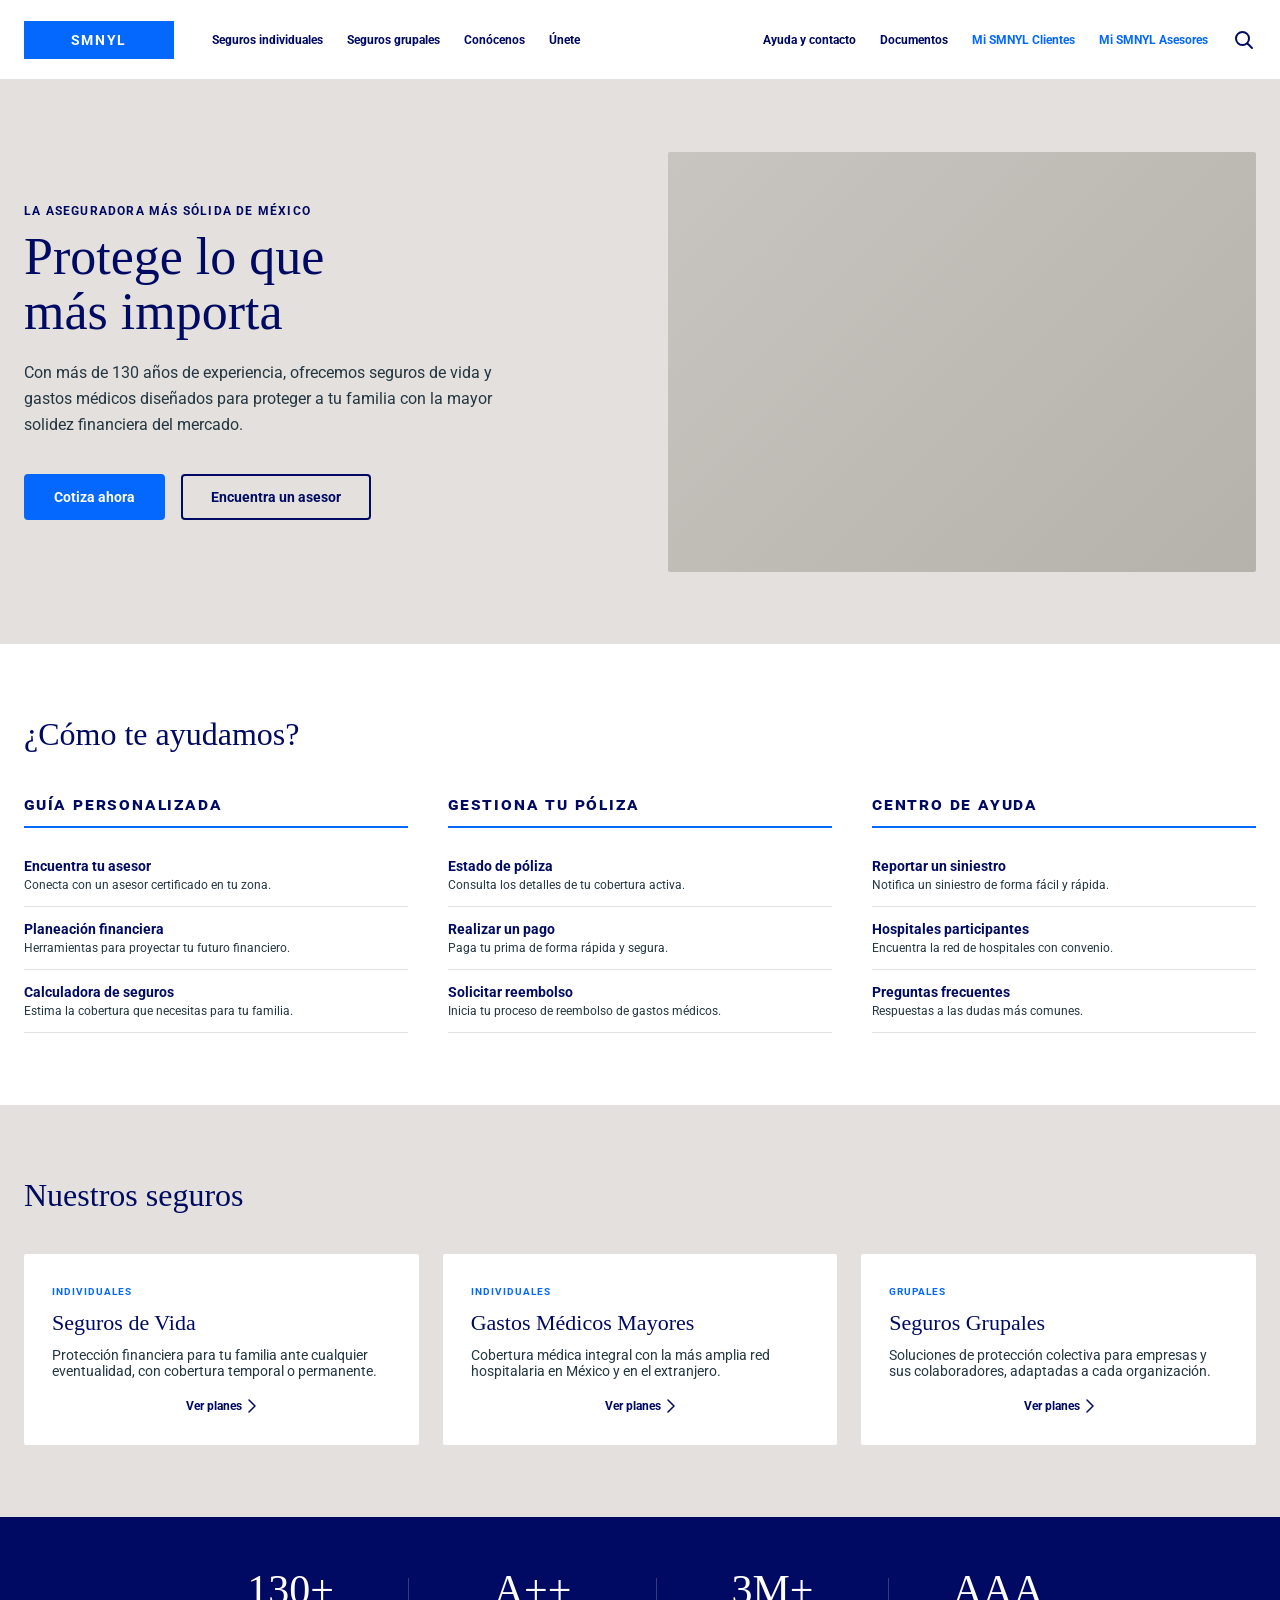
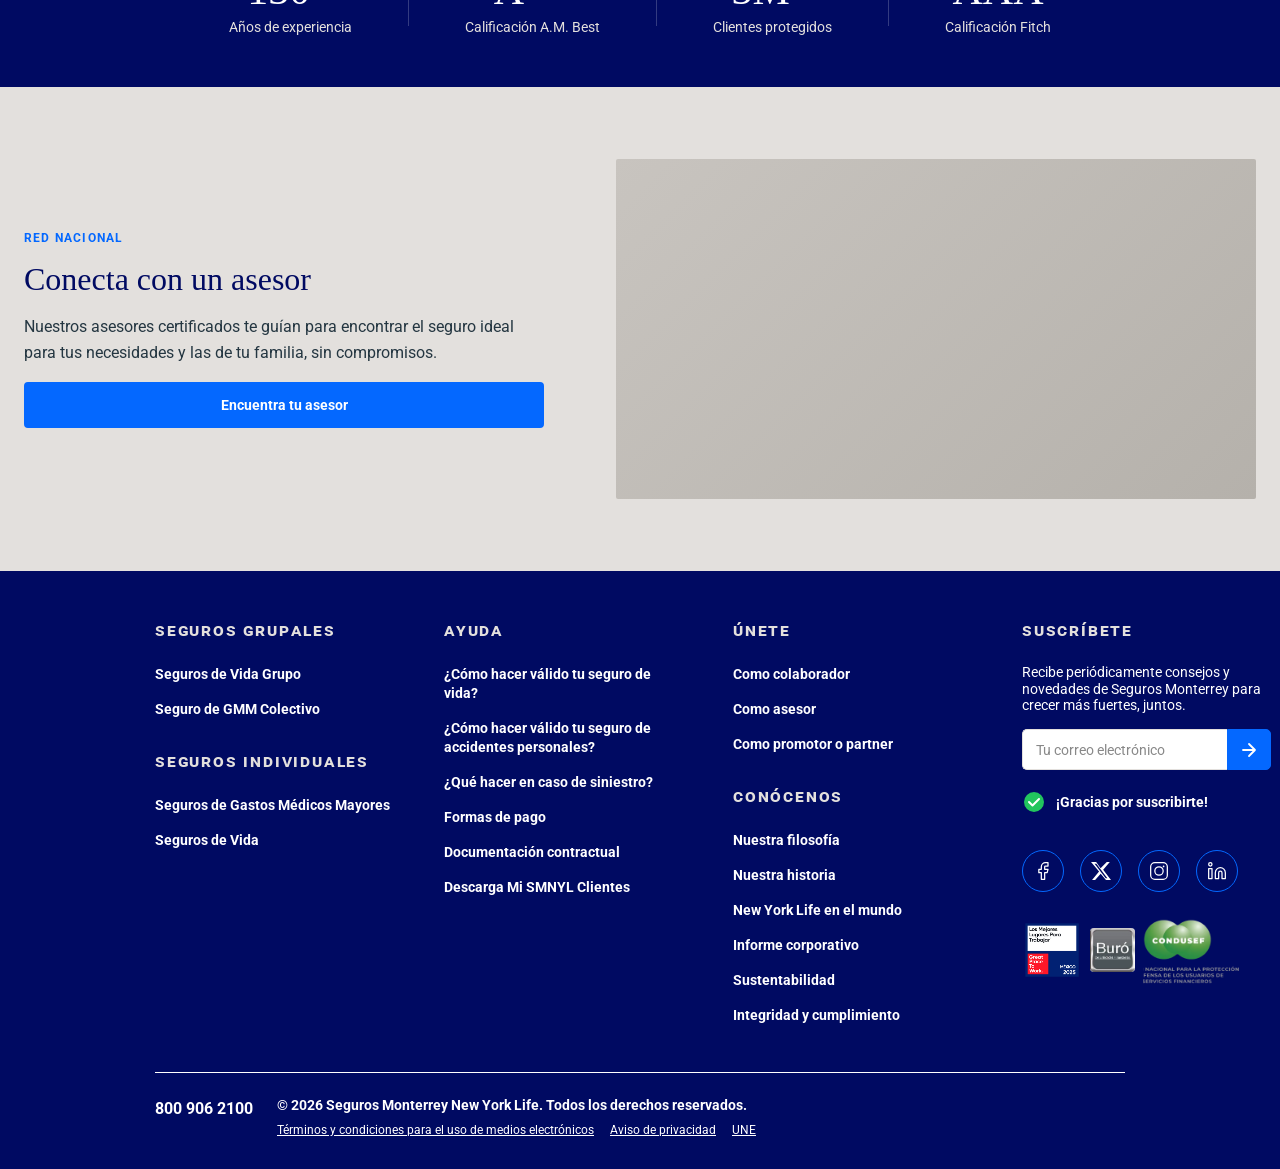
==== index.html @ a3f97afb "fix: move legal links below copyright in footer bottom bar" ====
<!DOCTYPE html>
<html lang="es-MX" style="scroll-padding-top: 80px;">
<head>
  <meta charset="UTF-8">
  <meta name="viewport" content="width=device-width, initial-scale=1.0">
  <title>Seguros Monterrey New York Life</title>
  <link rel="preconnect" href="https://fonts.googleapis.com">
  <link rel="preconnect" href="https://fonts.gstatic.com" crossorigin>
  <link href="https://fonts.googleapis.com/css2?family=Roboto:wght@400;700&display=swap" rel="stylesheet">
  <link rel="stylesheet" href="css/styles.css">
</head>
<body>

  <!-- ===================== HEADER ===================== -->
  <header class="header" id="header" data-enable-sticky="true">
    <div class="header__inner">

      <a href="/" class="header__logo" aria-label="Seguros Monterrey New York Life">
        <div class="logo-box"><span class="logo-text">SMNYL</span></div>
      </a>

      <!-- Nav principal (L1 triggers) -->
      <nav class="header__nav-main" aria-label="Navegación principal">
        <button class="nav-item js-menu-trigger" data-menu="individuales"
                aria-expanded="false" aria-controls="megaMenu" type="button">
          Seguros individuales
        </button>
        <button class="nav-item js-menu-trigger" data-menu="grupales"
                aria-expanded="false" aria-controls="megaMenu" type="button">
          Seguros grupales
        </button>
        <a href="#conocenos" class="nav-item nav-item--link">Conócenos</a>
        <a href="#unete"     class="nav-item nav-item--link">Únete</a>
      </nav>

      <!-- Nav secundaria -->
      <nav class="header__nav-alt" aria-label="Utilidades">
        <a href="#ayuda"       class="nav-item-alt">Ayuda y contacto</a>
        <a href="#documentos"  class="nav-item-alt">Documentos</a>

        <!-- Mi SMNYL Clientes → abre login drawer -->
        <button class="nav-item-alt nav-item-alt--account js-login-trigger"
                type="button" aria-expanded="false" aria-controls="loginPanel"
                aria-label="Mi SMNYL Clientes, iniciar sesión">
          Mi SMNYL Clientes
        </button>

        <!-- Mi SMNYL Asesores → portal externo -->
        <a href="https://www.mnyl.com.mx/asesores"
           class="nav-item-alt nav-item-alt--account"
           target="_blank" rel="noopener noreferrer"
           aria-label="Mi SMNYL Asesores, portal de asesores">
          Mi SMNYL Asesores
        </a>

        <!-- Búsqueda → abre search panel -->
        <button class="search-trigger js-search-trigger"
                type="button" aria-expanded="false" aria-controls="searchPanel"
                aria-label="Buscar">
          <svg class="icon" viewBox="0 0 24 24" fill="none">
            <circle cx="10.5" cy="10.5" r="6.5" stroke="currentColor" stroke-width="2"/>
            <path d="M15.5 15.5L20 20" stroke="currentColor" stroke-width="2" stroke-linecap="round"/>
          </svg>
        </button>
      </nav>

    </div>
  </header>

  <!-- ===================== MEGA MENU ===================== -->
  <div class="mega-menu" id="megaMenu" aria-hidden="true" role="dialog" aria-modal="false">

    <!-- Sidebar L1 — blanco -->
    <div class="sidebar sidebar--l1">
      <h6 class="sidebar__title js-menu-title">Seguros individuales</h6>
      <ul class="sidebar__nav" id="sidebarL1Nav" role="list"></ul>
      <div class="sidebar__cta">
        <div class="sidebar__cta-rule"></div>
        <p class="sidebar__cta-title">Cuenta con un seguro adecuado a tus objetivos</p>
        <p class="sidebar__cta-desc">Nuestros asesores te ayudan a encontrar el plan perfecto para ti y tu familia.</p>
        <a href="#" class="btn btn--text">
          Me interesa
          <svg class="icon icon--arrow-long" viewBox="0 0 26 14" fill="none">
            <path d="M0 7H24M24 7L18 1.5M24 7L18 12.5" stroke="currentColor" stroke-width="1.5"
                  stroke-linecap="round" stroke-linejoin="round"/>
          </svg>
        </a>
      </div>
    </div>

    <!-- Sidebar L2 — arena -->
    <div class="sidebar sidebar--l2" id="sidebarL2" aria-hidden="true">
      <!-- Botones de control mobile -->
      <div class="drawer-mobile-controls">
        <button class="drawer-back js-drawer-back" type="button" aria-label="Regresar">
          <svg class="icon" viewBox="0 0 8 14" fill="none">
            <path d="M7 1L1 7L7 13" stroke="currentColor" stroke-width="1.5"
                  stroke-linecap="round" stroke-linejoin="round"/>
          </svg>
          Regresar
        </button>
        <button class="drawer-close js-close-menu" type="button" aria-label="Cerrar menú">
          <svg class="icon" viewBox="0 0 14 14" fill="none">
            <path d="M1 1L13 13M13 1L1 13" stroke="currentColor" stroke-width="1.5"
                  stroke-linecap="round"/>
          </svg>
        </button>
      </div>
      <div id="sidebarL2Content" class="sidebar__inner"></div>
    </div>

    <!-- Overlay -->
    <div class="mega-menu__overlay js-close-menu" tabindex="-1" aria-hidden="true"></div>
  </div>

  <!-- ===================== SEARCH PANEL ===================== -->
  <div class="search-panel" id="searchPanel" aria-hidden="true"
       role="dialog" aria-modal="true" aria-label="Búsqueda">

    <div class="sidebar sidebar--search">
      <h6 class="sidebar__title">Búsqueda</h6>
      <div class="search-input-group">
        <input type="text" class="search-input" id="searchInput"
               placeholder="¿Cómo te ayudamos hoy?"
               aria-label="Buscar" autocomplete="off">
        <!-- Clear button — aparece cuando hay texto -->
        <button class="search-clear js-search-clear" type="button"
                aria-label="Limpiar búsqueda" hidden>
          <svg class="icon" viewBox="0 0 14 14" fill="none">
            <path d="M1 1L13 13M13 1L1 13" stroke="currentColor" stroke-width="1.5"
                  stroke-linecap="round"/>
          </svg>
        </button>
        <button class="search-btn" type="submit" aria-label="Realizar búsqueda">
          <svg class="icon" viewBox="0 0 16 16" fill="none">
            <circle cx="6.5" cy="6.5" r="5" stroke="white" stroke-width="1.5"/>
            <path d="M10.5 10.5L14 14" stroke="white" stroke-width="1.5" stroke-linecap="round"/>
          </svg>
        </button>
      </div>
    </div>

    <div class="search-panel__overlay js-close-search" tabindex="-1" aria-hidden="true"></div>
  </div>

  <!-- ===================== LOGIN / MI SMNYL PANEL ===================== -->
  <div class="login-panel" id="loginPanel" aria-hidden="true"
       role="dialog" aria-modal="true" aria-labelledby="loginPanelTitle">

    <div class="sidebar sidebar--login">
      <div class="login-panel__header">
        <div>
          <p class="login-panel__eyebrow">Mi SMNYL Clientes</p>
          <h2 class="login-panel__title" id="loginPanelTitle">Inicia sesión</h2>
        </div>
        <button class="login-panel__close js-close-login" type="button"
                aria-label="Cerrar panel de inicio de sesión">
          <svg class="icon" viewBox="0 0 14 14" fill="none">
            <path d="M1 1L13 13M13 1L1 13" stroke="currentColor" stroke-width="1.5"
                  stroke-linecap="round"/>
          </svg>
        </button>
      </div>

      <form class="login-form" id="loginForm" novalidate>
        <div class="login-form__field">
          <label class="login-form__label" for="loginUsername">Usuario</label>
          <input class="login-form__input" id="loginUsername" type="text"
                 name="username" required maxlength="50"
                 autocomplete="username" aria-label="Usuario">
        </div>
        <div class="login-form__field">
          <label class="login-form__label" for="loginPassword">Contraseña</label>
          <input class="login-form__input" id="loginPassword" type="password"
                 name="password" required maxlength="100"
                 autocomplete="current-password" aria-label="Contraseña">
        </div>
        <div class="login-form__remember">
          <label class="custom-checkbox">
            <input type="checkbox" id="loginRemember" name="remember">
            <span class="custom-checkbox__box" aria-hidden="true"></span>
            <span class="custom-checkbox__label">Recordar usuario</span>
          </label>
        </div>
        <button class="btn btn--primary login-form__submit" id="loginSubmitBtn"
                type="submit" disabled aria-label="Iniciar sesión">
          Iniciar sesión
        </button>
        <a href="#" class="login-form__trouble">¿Problemas para iniciar sesión?</a>
      </form>

      <div class="login-panel__divider">
        <span>o</span>
      </div>

      <div class="login-panel__alt">
        <p class="login-panel__alt-text">¿Eres asesor?</p>
        <a href="#" class="btn btn--outline btn--sm">Acceso asesores</a>
      </div>
    </div>

    <div class="login-panel__overlay js-close-login" tabindex="-1" aria-hidden="true"></div>
  </div>

  <!-- ===================== MAIN ===================== -->
  <main class="main" id="main">

    <!-- Hero -->
    <section class="hero">
      <div class="hero__inner">
        <div class="hero__content">
          <p class="hero__eyebrow">La aseguradora más sólida de México</p>
          <h1 class="hero__headline">Protege lo que<br>más importa</h1>
          <div class="hero__description">
            <p>Con más de 130 años de experiencia, ofrecemos seguros de vida y gastos médicos diseñados para proteger a tu familia con la mayor solidez financiera del mercado.</p>
          </div>
          <div class="hero__cta">
            <a href="#productos" class="btn btn--primary">Cotiza ahora</a>
            <a href="#agentes"   class="btn btn--outline">Encuentra un asesor</a>
          </div>
        </div>
        <div class="hero__media" aria-hidden="true">
          <picture>
            <source media="(max-width: 575px)"  srcset="assets/hero-mobile.jpg">
            <source media="(max-width: 1023px)" srcset="assets/hero-tablet.jpg">
            <div class="hero__img-placeholder"></div>
          </picture>
        </div>
      </div>
    </section>

    <!-- ¿Cómo te ayudamos? (link list pattern) -->
    <section class="howhelp" id="como-te-ayudamos">
      <div class="howhelp__inner">
        <h2 class="howhelp__title">¿Cómo te ayudamos?</h2>
        <div class="howhelp__grid">

          <div class="link-list">
            <h3 class="link-list__title">Guía personalizada</h3>
            <ul class="link-list__items">
              <li>
                <a href="#agentes">
                  Encuentra tu asesor
                  <p class="link-list__desc">Conecta con un asesor certificado en tu zona.</p>
                </a>
              </li>
              <li>
                <a href="#">
                  Planeación financiera
                  <p class="link-list__desc">Herramientas para proyectar tu futuro financiero.</p>
                </a>
              </li>
              <li>
                <a href="#">
                  Calculadora de seguros
                  <p class="link-list__desc">Estima la cobertura que necesitas para tu familia.</p>
                </a>
              </li>
            </ul>
          </div>

          <div class="link-list">
            <h3 class="link-list__title">Gestiona tu póliza</h3>
            <ul class="link-list__items">
              <li>
                <a href="#">
                  Estado de póliza
                  <p class="link-list__desc">Consulta los detalles de tu cobertura activa.</p>
                </a>
              </li>
              <li>
                <a href="#">
                  Realizar un pago
                  <p class="link-list__desc">Paga tu prima de forma rápida y segura.</p>
                </a>
              </li>
              <li>
                <a href="#">
                  Solicitar reembolso
                  <p class="link-list__desc">Inicia tu proceso de reembolso de gastos médicos.</p>
                </a>
              </li>
            </ul>
          </div>

          <div class="link-list">
            <h3 class="link-list__title">Centro de ayuda</h3>
            <ul class="link-list__items">
              <li>
                <a href="#">
                  Reportar un siniestro
                  <p class="link-list__desc">Notifica un siniestro de forma fácil y rápida.</p>
                </a>
              </li>
              <li>
                <a href="#">
                  Hospitales participantes
                  <p class="link-list__desc">Encuentra la red de hospitales con convenio.</p>
                </a>
              </li>
              <li>
                <a href="#">
                  Preguntas frecuentes
                  <p class="link-list__desc">Respuestas a las dudas más comunes.</p>
                </a>
              </li>
            </ul>
          </div>

        </div>
      </div>
    </section>

    <!-- Nuestros productos -->
    <section class="products" id="productos">
      <div class="products__inner">
        <h2 class="products__title">Nuestros seguros</h2>
        <div class="products__grid">

          <a href="#" class="product-card">
            <p class="product-card__pretitle">Individuales</p>
            <h3 class="product-card__name">Seguros de Vida</h3>
            <div class="product-card__desc">
              <p>Protección financiera para tu familia ante cualquier eventualidad, con cobertura temporal o permanente.</p>
            </div>
            <span class="product-card__link btn btn--text">
              Ver planes
              <svg class="icon icon--arrow-sm" viewBox="0 0 8 14" fill="none">
                <path d="M1 1L7 7L1 13" stroke="currentColor" stroke-width="1.5"
                      stroke-linecap="round" stroke-linejoin="round"/>
              </svg>
            </span>
          </a>

          <a href="#" class="product-card">
            <p class="product-card__pretitle">Individuales</p>
            <h3 class="product-card__name">Gastos Médicos Mayores</h3>
            <div class="product-card__desc">
              <p>Cobertura médica integral con la más amplia red hospitalaria en México y en el extranjero.</p>
            </div>
            <span class="product-card__link btn btn--text">
              Ver planes
              <svg class="icon icon--arrow-sm" viewBox="0 0 8 14" fill="none">
                <path d="M1 1L7 7L1 13" stroke="currentColor" stroke-width="1.5"
                      stroke-linecap="round" stroke-linejoin="round"/>
              </svg>
            </span>
          </a>

          <a href="#" class="product-card">
            <p class="product-card__pretitle">Grupales</p>
            <h3 class="product-card__name">Seguros Grupales</h3>
            <div class="product-card__desc">
              <p>Soluciones de protección colectiva para empresas y sus colaboradores, adaptadas a cada organización.</p>
            </div>
            <span class="product-card__link btn btn--text">
              Ver planes
              <svg class="icon icon--arrow-sm" viewBox="0 0 8 14" fill="none">
                <path d="M1 1L7 7L1 13" stroke="currentColor" stroke-width="1.5"
                      stroke-linecap="round" stroke-linejoin="round"/>
              </svg>
            </span>
          </a>

        </div>
      </div>
    </section>

    <!-- Trust stats -->
    <section class="trust">
      <div class="trust__inner">
        <div class="trust__stat">
          <span class="trust__value">130+</span>
          <span class="trust__label">Años de experiencia</span>
        </div>
        <div class="trust__divider" aria-hidden="true"></div>
        <div class="trust__stat">
          <span class="trust__value">A++</span>
          <span class="trust__label">Calificación A.M. Best</span>
        </div>
        <div class="trust__divider" aria-hidden="true"></div>
        <div class="trust__stat">
          <span class="trust__value">3M+</span>
          <span class="trust__label">Clientes protegidos</span>
        </div>
        <div class="trust__divider" aria-hidden="true"></div>
        <div class="trust__stat">
          <span class="trust__value">AAA</span>
          <span class="trust__label">Calificación Fitch</span>
        </div>
      </div>
    </section>

    <!-- Agentes -->
    <section class="agents" id="agentes">
      <div class="agents__inner">
        <div class="agents__content">
          <p class="agents__eyebrow">Red nacional</p>
          <h2 class="agents__title">Conecta con un asesor</h2>
          <p class="agents__text">Nuestros asesores certificados te guían para encontrar el seguro ideal para tus necesidades y las de tu familia, sin compromisos.</p>
          <a href="#" class="btn btn--primary">Encuentra tu asesor</a>
        </div>
        <div class="agents__media" aria-hidden="true"></div>
      </div>
    </section>

  </main>

  <!-- ===================== FOOTER ===================== -->
  <footer class="footer" role="contentinfo">
    <div class="footer__inner">

      <div class="footer__columns">

        <!-- Col 1 -->
        <div class="footer__col">
          <h3 class="footer__col-title">Seguros Grupales</h3>
          <ul class="footer__links">
            <li><a href="#">Seguros de Vida Grupo</a></li>
            <li><a href="#">Seguro de GMM Colectivo</a></li>
          </ul>
          <h3 class="footer__col-title footer__col-title--spaced">Seguros Individuales</h3>
          <ul class="footer__links">
            <li><a href="#">Seguros de Gastos Médicos Mayores</a></li>
            <li><a href="#">Seguros de Vida</a></li>
          </ul>
        </div>

        <!-- Col 2 -->
        <div class="footer__col">
          <h3 class="footer__col-title">Ayuda</h3>
          <ul class="footer__links">
            <li><a href="#">¿Cómo hacer válido tu seguro de vida?</a></li>
            <li><a href="#">¿Cómo hacer válido tu seguro de accidentes personales?</a></li>
            <li><a href="#">¿Qué hacer en caso de siniestro?</a></li>
            <li><a href="#">Formas de pago</a></li>
            <li><a href="#">Documentación contractual</a></li>
            <li><a href="#">Descarga Mi SMNYL Clientes</a></li>
          </ul>
        </div>

        <!-- Col 3 -->
        <div class="footer__col">
          <h3 class="footer__col-title">Únete</h3>
          <ul class="footer__links">
            <li><a href="#">Como colaborador</a></li>
            <li><a href="#">Como asesor</a></li>
            <li><a href="#">Como promotor o partner</a></li>
          </ul>
          <h3 class="footer__col-title footer__col-title--spaced">Conócenos</h3>
          <ul class="footer__links">
            <li><a href="#">Nuestra filosofía</a></li>
            <li><a href="#">Nuestra historia</a></li>
            <li><a href="#">New York Life en el mundo</a></li>
            <li><a href="#">Informe corporativo</a></li>
            <li><a href="#">Sustentabilidad</a></li>
            <li><a href="#">Integridad y cumplimiento</a></li>
          </ul>
        </div>

        <!-- Col 4: Suscríbete -->
        <div class="footer__col footer__col--subscribe">
          <h3 class="footer__col-title">Suscríbete</h3>
          <p class="footer__subscribe-desc">Recibe periódicamente consejos y novedades de Seguros Monterrey para crecer más fuertes, juntos.</p>

          <!-- Email subscribe con 3 estados -->
          <div class="cmp-email-subscribe" id="emailSubscribe">

            <!-- Estado: form (default) -->
            <div class="cmp-email-subscribe__content" id="subscribeForm">
              <form novalidate id="subscribeFormEl">
                <div class="subscribe-input-group">
                  <label for="subscribeInput" class="sr-only">Correo electrónico</label>
                  <input type="email" id="subscribeInput" name="email"
                         class="subscribe-input" placeholder="Tu correo electrónico"
                         required aria-describedby="subscribeError">
                  <button class="subscribe-btn" type="submit" aria-label="Suscribirse">
                    <!-- Arrow (default) -->
                    <svg class="subscribe-btn__arrow" viewBox="0 0 22 22" fill="none">
                      <path d="M5 11H17M17 11L11 5M17 11L11 17" stroke="white"
                            stroke-width="1.8" stroke-linecap="round" stroke-linejoin="round"/>
                    </svg>
                    <!-- Spinner (loading) -->
                    <span class="subscribe-btn__spinner" aria-hidden="true"></span>
                  </button>
                </div>
                <!-- Errores -->
                <div class="subscribe-errors" role="alert" aria-live="polite">
                  <p class="subscribe-error subscribe-error--client" id="subscribeError" hidden>
                    Por favor ingresa un correo electrónico válido.
                  </p>
                  <p class="subscribe-error subscribe-error--server" hidden>
                    Ocurrió un error. Intenta de nuevo más tarde.
                  </p>
                </div>
              </form>
            </div>

            <!-- Estado: éxito -->
            <div class="cmp-email-subscribe__success" id="subscribeSuccess" hidden
                 role="status" aria-live="polite">
              <svg class="subscribe-success__icon" viewBox="0 0 24 24" fill="none">
                <circle cx="12" cy="12" r="10" fill="#22C55E"/>
                <path d="M7 12L10.5 15.5L17 9" stroke="white" stroke-width="2"
                      stroke-linecap="round" stroke-linejoin="round"/>
              </svg>
              <p>¡Gracias por suscribirte!</p>
            </div>

          </div><!-- /cmp-email-subscribe -->

          <!-- Redes sociales -->
          <div class="footer__social">
            <a href="https://facebook.com" class="social-icon" target="_blank"
               rel="noopener noreferrer" aria-label="Facebook">
              <svg viewBox="0 0 24 24" fill="none">
                <path d="M18 2h-3a5 5 0 00-5 5v3H7v4h3v8h4v-8h3l1-4h-4V7a1 1 0 011-1h3z"
                      stroke="white" stroke-width="1.5" fill="none"
                      stroke-linecap="round" stroke-linejoin="round"/>
              </svg>
            </a>
            <a href="https://x.com" class="social-icon" target="_blank"
               rel="noopener noreferrer" aria-label="X / Twitter">
              <svg viewBox="0 0 16 16" fill="none">
                <path d="M12.6.75h2.454L9.725 6.995 16 15.25h-4.014L7.769 10.22 3.29 15.25H.832l5.608-6.77L0 .75h4.122l3.558 5.094L12.6.75zm-.86 13.028h1.36L4.323 2.145H2.865l8.875 11.633z"
                      fill="white"/>
              </svg>
            </a>
            <a href="https://instagram.com" class="social-icon" target="_blank"
               rel="noopener noreferrer" aria-label="Instagram">
              <svg viewBox="0 0 24 24" fill="none">
                <rect x="2" y="2" width="20" height="20" rx="5" stroke="white" stroke-width="1.5"/>
                <circle cx="12" cy="12" r="5" stroke="white" stroke-width="1.5"/>
                <circle cx="17.5" cy="6.5" r="1" fill="white"/>
              </svg>
            </a>
            <a href="https://linkedin.com" class="social-icon" target="_blank"
               rel="noopener noreferrer" aria-label="LinkedIn">
              <svg viewBox="0 0 24 24" fill="none">
                <path d="M16 8a6 6 0 016 6v7h-4v-7a2 2 0 00-2-2 2 2 0 00-2 2v7h-4v-7a6 6 0 016-6z"
                      stroke="white" stroke-width="1.5" stroke-linecap="round" stroke-linejoin="round"/>
                <rect x="2" y="9" width="4" height="12" stroke="white" stroke-width="1.5"
                      stroke-linecap="round" stroke-linejoin="round"/>
                <circle cx="4" cy="4" r="2" stroke="white" stroke-width="1.5"/>
              </svg>
            </a>
          </div>

          <!-- Trust badges -->
          <div class="footer__badges">
            <div class="badge-item badge-item--gptw">
              <img src="img/badge-gptw.png"
                   alt="Great Place to Work México 2025 — Los Mejores Lugares Para Trabajar">
            </div>
            <div class="badge-item badge-item--buro">
              <img src="img/badge-buro.png"
                   alt="Buró de Entidades Financieras">
            </div>
            <div class="badge-item badge-item--condusef">
              <img src="img/badge-condusef.png"
                   alt="CONDUSEF — Comisión Nacional para la Protección y Defensa de los Usuarios de Servicios Financieros">
            </div>
          </div>
        </div>

      </div><!-- /footer__columns -->

      <hr class="footer__rule">

      <div class="footer__bottom">
        <a href="tel:8009062100" class="footer__phone">800 906 2100</a>
        <div class="footer__bottom-right">
          <span class="footer__copyright">© 2026 Seguros Monterrey New York Life. Todos los derechos reservados.</span>
          <nav class="footer__legal" aria-label="Avisos legales">
            <a href="#">Términos y condiciones para el uso de medios electrónicos</a>
            <a href="#">Aviso de privacidad</a>
            <a href="#">UNE</a>
          </nav>
        </div>
      </div>

    </div><!-- /footer__inner -->
  </footer>

  <script src="js/nav.js"></script>
</body>
</html>
---- css/styles.css ----
/* =========================================================
   SMNYL TESTBED – Design System 2 v0 · 2026
   Mejoras basadas en análisis de nylife-com.html
   ========================================================= */

/* === DESIGN TOKENS === */
:root {
  --c-primary:     #0468FF;
  --c-navy:        #000A62;
  --c-dark:        #243641;
  --c-sand:        #E3E0DD;
  --c-white:       #FFFFFF;
  --c-black:       #000000;
  --c-border:      #E3E0DD;
  --c-border-alt:  #666666;
  --c-success:     #22C55E;
  --c-error:       #DC2626;

  --f-heading: 'Alverata', Georgia, 'Palatino Linotype', serif;
  --f-body:    'Roboto', -apple-system, BlinkMacSystemFont, sans-serif;

  --header-h:  80px;
  --sidebar-w: 301px;
  --max-w:     1512px;

  --ease-out:  cubic-bezier(0.16, 1, 0.3, 1);
}

/* === RESET === */
*, *::before, *::after { box-sizing: border-box; margin: 0; padding: 0; }

html {
  scroll-behavior: smooth;
}

body {
  font-family: var(--f-body);
  background: var(--c-sand);
  color: var(--c-black);
  min-width: 1280px;
  overflow-x: hidden;
}

a     { text-decoration: none; color: inherit; }
ul    { list-style: none; }
img   { display: block; max-width: 100%; }
button { background: none; border: none; cursor: pointer; font-family: inherit; }

/* Screen-reader only */
.sr-only {
  position: absolute; width: 1px; height: 1px;
  padding: 0; margin: -1px; overflow: hidden;
  clip: rect(0,0,0,0); white-space: nowrap; border: 0;
}

/* Focus visible — todos los elementos interactivos */
*:focus-visible {
  outline: 2px solid var(--c-primary);
  outline-offset: 2px;
  border-radius: 2px;
}

/* =========================================================
   HEADER
   ========================================================= */
.header {
  position: fixed;
  inset: 0 0 auto 0;
  height: var(--header-h);
  background: var(--c-white);
  border-bottom: 0.75px solid var(--c-border);
  z-index: 200;
  transition: box-shadow 0.3s ease;
}

.header.is-scrolled {
  box-shadow: 0 2px 12px rgba(0,10,98,0.08);
}

.header__inner {
  display: flex;
  align-items: center;
  height: 100%;
  max-width: var(--max-w);
  margin: 0 auto;
  padding: 0 24px;
  gap: 24px;
}

/* Logo */
.header__logo  { flex-shrink: 0; }

.logo-box {
  width: 149.9px; height: 38px;
  background: var(--c-primary);
  display: flex; align-items: center; justify-content: center;
}

.logo-text {
  color: var(--c-white);
  font-family: var(--f-body);
  font-weight: 700; font-size: 14px; letter-spacing: 0.12em;
}

/* Nav principal */
.header__nav-main {
  display: flex; align-items: center; gap: 24px;
  margin-left: 14px; flex: 1;
}

/* Nav item base (botón y enlace) */
.nav-item {
  position: relative;
  height: var(--header-h);
  display: flex; align-items: center;
  padding: 0;
  font-family: var(--f-body); font-weight: 700;
  font-size: 12px; line-height: 14px;
  color: var(--c-navy);
  white-space: nowrap;
  border: none; background: none; cursor: pointer;
  text-decoration: none;
  transition: color 0.15s;
}

/* Underline animado — patrón ::before de NYL */
.nav-item::before {
  content: '';
  position: absolute; bottom: 0; left: 0; right: 0;
  height: 3px;
  background: var(--c-navy);
  transform: scaleX(0);
  transform-origin: left;
  transition: transform 0.2s var(--ease-out);
}

.nav-item:hover::before,
.nav-item.is-active::before {
  transform: scaleX(1);
}

/* Nav alternativa */
.header__nav-alt {
  display: flex; align-items: center; gap: 24px; margin-left: auto;
}

.nav-item-alt {
  font-family: var(--f-body); font-weight: 700;
  font-size: 12px; line-height: 14px;
  color: var(--c-navy);
  white-space: nowrap; text-decoration: none;
  background: none; border: none; cursor: pointer;
  padding: 0;
}
.nav-item-alt:hover { text-decoration: underline; }

/* Mi SMNYL (account button) */
.nav-item-alt--account {
  color: var(--c-primary);
  position: relative;
}
.nav-item-alt--account::after {
  content: '';
  position: absolute; bottom: -4px; left: 0; right: 0;
  height: 2px; background: var(--c-primary);
  transform: scaleX(0);
  transition: transform 0.2s var(--ease-out);
}
.nav-item-alt--account:hover::after,
.nav-item-alt--account.is-active::after {
  transform: scaleX(1);
}
.nav-item-alt--account:hover { text-decoration: none; }

/* Search trigger */
.search-trigger {
  display: flex; align-items: center; justify-content: center;
  width: 24px; height: 24px;
  color: var(--c-navy); padding: 0;
  transition: color 0.15s;
}
.search-trigger:hover,
.search-trigger.is-active { color: var(--c-primary); }
.search-trigger .icon { width: 24px; height: 24px; }

/* =========================================================
   SIDEBAR — BASE
   ========================================================= */
.sidebar {
  position: relative; z-index: 2;
  flex-shrink: 0;
  width: var(--sidebar-w);
  height: calc(100vh - var(--header-h));
  display: flex; flex-direction: column;
  padding: 24px; gap: 24px;
  overflow-y: auto;
}

.sidebar__title {
  font-family: var(--f-heading);
  font-weight: 400; font-size: 16px; line-height: 16px;
  color: var(--c-black);
}

/* =========================================================
   MEGA MENU
   ========================================================= */
.mega-menu {
  position: fixed;
  top: var(--header-h); left: 0; right: 0;
  z-index: 199;
  display: flex;
  pointer-events: none; visibility: hidden; opacity: 0;
  transition: opacity 0.2s ease, visibility 0.2s ease;
}

.mega-menu.is-open {
  pointer-events: all; visibility: visible; opacity: 1;
}

/* L1 — blanco */
.sidebar--l1 { background: var(--c-white); }

.sidebar__nav { flex: 1; display: flex; flex-direction: column; }

.sidebar__link {
  display: flex; align-items: center; justify-content: space-between;
  width: 100%; padding: 12px 0;
  font-family: var(--f-body); font-weight: 700;
  font-size: 12px; line-height: 14px;
  color: var(--c-black);
  border: none; background: none; cursor: pointer;
  text-align: left;
  border-bottom: 1px solid var(--c-border);
  transition: color 0.15s;
}
.sidebar__link:hover,
.sidebar__link.is-active { color: var(--c-navy); }

.sidebar__link-arrow {
  width: 8px; height: 14px; flex-shrink: 0; color: var(--c-navy);
  transition: transform 0.15s;
}
.sidebar__link.is-active .sidebar__link-arrow {
  transform: translateX(2px);
}

/* CTA al pie del L1 */
.sidebar__cta { margin-top: auto; display: flex; flex-direction: column; gap: 8px; }

.sidebar__cta-rule { height: 1px; background: var(--c-border); margin-bottom: 8px; }

.sidebar__cta-title {
  font-family: var(--f-body); font-weight: 700;
  font-size: 12px; line-height: 14px; color: var(--c-black);
}

.sidebar__cta-desc {
  font-family: var(--f-body); font-weight: 400;
  font-size: 10px; line-height: 12px; color: var(--c-black);
}

/* L2 — arena */
.sidebar--l2 {
  background: var(--c-sand);
  border-top: 0.5px solid var(--c-border-alt);
  border-left: 0.5px solid var(--c-border-alt);
  border-right: 0.5px solid var(--c-border-alt);
  transform: translateX(-8px);
  opacity: 0;
  transition: transform 0.25s var(--ease-out), opacity 0.2s ease;
}
.sidebar--l2.is-visible { transform: translateX(0); opacity: 1; }

/* Controles mobile del L2 */
.drawer-mobile-controls {
  display: none; /* visible en mobile via media query */
  align-items: center; justify-content: space-between;
  padding-bottom: 12px; border-bottom: 1px solid var(--c-border);
}

.drawer-back, .drawer-close {
  display: flex; align-items: center; gap: 6px;
  font-family: var(--f-body); font-weight: 700;
  font-size: 12px; color: var(--c-navy);
  background: none; border: none; cursor: pointer;
  padding: 0;
}
.drawer-back .icon, .drawer-close .icon { width: 14px; height: 14px; }

.sidebar__inner { display: flex; flex-direction: column; gap: 16px; }

.sidebar__section-title {
  font-family: var(--f-heading);
  font-weight: 400; font-size: 16px; line-height: 16px;
  color: var(--c-black);
  display: flex; align-items: center; justify-content: space-between; gap: 8px;
  padding-bottom: 8px;
  border-bottom: 1px solid #CCCAC7;
}
.sidebar__section-title a { color: var(--c-navy); }
.sidebar__section-title a:hover { text-decoration: underline; }

.sidebar__section-title .sidebar__link-arrow {
  width: 8px; height: 14px;
}

/* Productos en L2 */
.product-list { display: flex; flex-direction: column; gap: 12px; }

.product-item {
  display: block; padding: 8px 0;
  border-bottom: 1px solid rgba(0,0,0,0.08);
  text-decoration: none; color: inherit;
  transition: background 0.1s;
}
.product-item:last-child { border-bottom: none; }
.product-item:hover .product-item__name { color: var(--c-primary); }

.product-item__name {
  font-family: var(--f-heading);
  font-weight: 400; font-size: 16px; line-height: 16px;
  color: var(--c-black); margin-bottom: 4px;
  transition: color 0.15s;
}

.product-item__desc {
  font-family: var(--f-body); font-weight: 400;
  font-size: 12px; line-height: 14px; color: var(--c-dark);
}

/* CTA al pie del L2 */
.sidebar__l2-cta {
  margin-top: auto; padding-top: 12px;
  border-top: 1px solid #CCCAC7;
}

/* Overlay mega menu */
.mega-menu__overlay {
  position: fixed; inset: var(--header-h) 0 0 0;
  background: rgba(0,0,0,0.5); z-index: 1; cursor: default;
}

/* =========================================================
   SEARCH PANEL
   ========================================================= */
.search-panel {
  position: fixed;
  top: var(--header-h); left: 0; right: 0;
  z-index: 199;
  display: flex;
  pointer-events: none; visibility: hidden; opacity: 0;
  transition: opacity 0.2s ease, visibility 0.2s ease;
}
.search-panel.is-open {
  pointer-events: all; visibility: visible; opacity: 1;
}

.sidebar--search {
  background: var(--c-white);
  height: auto; min-height: auto;
}

.search-input-group {
  display: flex; align-items: stretch;
  position: relative; width: 100%;
}

.search-input {
  flex: 1; height: 31px; padding: 0 10px;
  border: 0.484px solid var(--c-border); border-right: none;
  border-radius: 4px 0 0 4px;
  font-family: var(--f-body); font-size: 12px; line-height: 14px;
  color: var(--c-black); outline: none; background: var(--c-white);
  /* espacio para el botón clear */
  padding-right: 28px;
}
.search-input:focus { border-color: var(--c-primary); }
.search-input::placeholder { color: #999; }

/* Botón clear (×) */
.search-clear {
  position: absolute;
  right: 37px; top: 50%; transform: translateY(-50%);
  width: 20px; height: 20px;
  display: flex; align-items: center; justify-content: center;
  color: #999; padding: 0; z-index: 1;
  transition: color 0.15s;
}
.search-clear:hover { color: var(--c-navy); }
.search-clear .icon { width: 10px; height: 10px; }

.search-btn {
  width: 33px; height: 31px;
  background: var(--c-primary);
  border: 0.484px solid var(--c-primary);
  border-radius: 0 4px 4px 0;
  display: flex; align-items: center; justify-content: center;
  cursor: pointer; flex-shrink: 0;
  transition: background 0.15s;
}
.search-btn:hover { background: #0356D4; }
.search-btn .icon { width: 16px; height: 16px; }

.search-panel__overlay {
  position: fixed; inset: var(--header-h) 0 0 0;
  background: rgba(0,0,0,0.5); z-index: 1; cursor: default;
}

/* =========================================================
   LOGIN / MI SMNYL PANEL
   ========================================================= */
.login-panel {
  position: fixed;
  top: var(--header-h); left: 0; right: 0;
  z-index: 199;
  display: flex; justify-content: flex-end;
  pointer-events: none; visibility: hidden; opacity: 0;
  transition: opacity 0.2s ease, visibility 0.2s ease;
}
.login-panel.is-open {
  pointer-events: all; visibility: visible; opacity: 1;
}

.sidebar--login {
  background: var(--c-white);
  width: 340px;
  height: calc(100vh - var(--header-h));
  display: flex; flex-direction: column;
  padding: 24px; gap: 20px;
  overflow-y: auto;
  transform: translateX(12px);
  opacity: 0;
  transition: transform 0.25s var(--ease-out), opacity 0.2s ease;
  box-shadow: -4px 0 24px rgba(0,10,98,0.12);
}
.login-panel.is-open .sidebar--login {
  transform: translateX(0); opacity: 1;
}

.login-panel__header {
  display: flex; align-items: flex-start; justify-content: space-between;
  gap: 12px;
}

.login-panel__eyebrow {
  font-family: var(--f-body); font-weight: 700;
  font-size: 10px; line-height: 12px;
  letter-spacing: 0.12em; text-transform: uppercase;
  color: var(--c-primary); margin-bottom: 4px;
}

.login-panel__title {
  font-family: var(--f-heading);
  font-weight: 400; font-size: 24px; line-height: 1.1;
  color: var(--c-navy);
}

.login-panel__close {
  flex-shrink: 0; width: 32px; height: 32px;
  display: flex; align-items: center; justify-content: center;
  color: var(--c-dark); border: none; background: none; cursor: pointer;
  margin-top: 2px;
  transition: color 0.15s;
}
.login-panel__close:hover { color: var(--c-primary); }
.login-panel__close .icon { width: 14px; height: 14px; }

/* Login form */
.login-form {
  display: flex; flex-direction: column; gap: 16px;
}

.login-form__field {
  display: flex; flex-direction: column; gap: 6px;
}

.login-form__label {
  font-family: var(--f-body); font-weight: 700;
  font-size: 12px; line-height: 14px; color: var(--c-black);
}

.login-form__input {
  height: 40px; padding: 0 12px;
  border: 1px solid var(--c-border);
  border-radius: 4px;
  font-family: var(--f-body); font-size: 14px;
  color: var(--c-black); outline: none;
  transition: border-color 0.15s;
}
.login-form__input:focus { border-color: var(--c-primary); }
.login-form__input:focus-visible { outline: none; }

/* Custom checkbox */
.custom-checkbox {
  display: flex; align-items: center; gap: 8px; cursor: pointer;
}

.custom-checkbox input[type="checkbox"] {
  position: absolute; opacity: 0; width: 0; height: 0;
}

.custom-checkbox__box {
  width: 16px; height: 16px; flex-shrink: 0;
  border: 1.5px solid var(--c-border-alt);
  border-radius: 2px; background: white;
  display: flex; align-items: center; justify-content: center;
  transition: border-color 0.15s, background 0.15s;
}

.custom-checkbox input:checked + .custom-checkbox__box {
  background: var(--c-primary); border-color: var(--c-primary);
}

.custom-checkbox input:checked + .custom-checkbox__box::after {
  content: '';
  width: 9px; height: 6px;
  border-left: 2px solid white; border-bottom: 2px solid white;
  transform: rotate(-45deg) translateY(-1px);
  display: block;
}

.custom-checkbox__label {
  font-family: var(--f-body); font-weight: 400;
  font-size: 12px; line-height: 14px; color: var(--c-black);
}

.login-form__submit {
  width: 100%; height: 44px; margin-top: 4px;
  font-size: 14px;
  transition: background 0.15s, opacity 0.2s;
}

.login-form__submit:disabled {
  opacity: 0.45; cursor: not-allowed;
}

.login-form__trouble {
  font-family: var(--f-body); font-weight: 400;
  font-size: 12px; line-height: 14px;
  color: var(--c-primary); text-align: center;
  text-decoration: underline;
}

.login-panel__divider {
  display: flex; align-items: center; gap: 12px;
  color: #999; font-size: 12px;
}
.login-panel__divider::before,
.login-panel__divider::after {
  content: ''; flex: 1; height: 1px; background: var(--c-border);
}

.login-panel__alt {
  display: flex; flex-direction: column; gap: 12px;
}

.login-panel__alt-text {
  font-family: var(--f-body); font-weight: 400;
  font-size: 14px; line-height: 16px; color: var(--c-dark);
  text-align: center;
}

.login-panel__overlay {
  position: fixed; inset: var(--header-h) 0 0 0;
  background: rgba(0,0,0,0.5); z-index: 1; cursor: default;
}

/* =========================================================
   BOTONES
   ========================================================= */
.btn {
  display: inline-flex; align-items: center; justify-content: center;
  gap: 6px; padding: 14px 28px;
  font-family: var(--f-body); font-weight: 700;
  font-size: 14px; line-height: 1;
  border-radius: 4px; cursor: pointer;
  text-decoration: none;
  border: 2px solid transparent;
  transition: background 0.15s, border-color 0.15s, color 0.15s;
}

/* Primary */
.btn--primary {
  background: var(--c-primary); color: var(--c-white);
  border-color: var(--c-primary);
}
.btn--primary:hover { background: #0356D4; border-color: #0356D4; }

/* Outline */
.btn--outline {
  background: transparent; color: var(--c-navy); border-color: var(--c-navy);
}
.btn--outline:hover { background: var(--c-navy); color: var(--c-white); }

/* Small */
.btn--sm { padding: 10px 20px; font-size: 12px; }

/* Text + arrow (patrón button-text de NYL) */
.btn--text {
  background: none; border: none; color: var(--c-dark);
  padding: 0; font-size: 12px;
  text-decoration: none; cursor: pointer;
}
.btn--text:hover { text-decoration: underline; }
.btn--text .icon--arrow-long,
.btn--text .icon--arrow-sm { transition: transform 0.2s ease; }
.btn--text:hover .icon--arrow-long,
.btn--text:hover .icon--arrow-sm { transform: translateX(3px); }

.icon--arrow-long { width: 26px; height: 14px; }
.icon--arrow-sm   { width: 8px;  height: 14px; }

/* =========================================================
   MAIN CONTENT
   ========================================================= */
.main { margin-top: var(--header-h); }

/* --- Hero --- */
.hero {
  background: var(--c-sand);
  padding: 72px 24px; min-height: 540px;
}

.hero__inner {
  max-width: var(--max-w); margin: 0 auto;
  display: flex; align-items: center; gap: 64px;
}

.hero__content { flex: 1; max-width: 580px; }

.hero__eyebrow {
  font-family: var(--f-body); font-weight: 700;
  font-size: 12px; line-height: 14px;
  letter-spacing: 0.1em; text-transform: uppercase;
  color: var(--c-navy); margin-bottom: 12px;
}

.hero__headline {
  font-family: var(--f-heading);
  font-weight: 400; font-size: 52px; line-height: 1.05;
  color: var(--c-navy); margin-bottom: 20px;
}

.hero__description {
  font-family: var(--f-body); font-weight: 400;
  font-size: 16px; line-height: 1.625;
  color: var(--c-dark); margin-bottom: 36px; max-width: 480px;
}

.hero__cta { display: flex; gap: 16px; flex-wrap: wrap; }

.hero__media { flex: 1; }

.hero__img-placeholder {
  width: 100%; height: 420px;
  background: linear-gradient(135deg, #C8C4BF 0%, #B5B1AB 100%);
  border-radius: 2px;
}

/* --- ¿Cómo te ayudamos? (link-list) --- */
.howhelp {
  background: var(--c-white);
  padding: 72px 24px;
}

.howhelp__inner {
  max-width: var(--max-w); margin: 0 auto;
}

.howhelp__title {
  font-family: var(--f-heading);
  font-weight: 400; font-size: 32px; color: var(--c-navy);
  margin-bottom: 40px;
}

.howhelp__grid {
  display: grid; grid-template-columns: repeat(3, 1fr); gap: 40px;
}

/* Link list (patrón cmp-link-list de NYL) */
.link-list__title {
  font-family: var(--f-body); font-weight: 700;
  font-size: 18px; line-height: 21px;
  letter-spacing: 0.1em; font-variant: all-small-caps;
  color: var(--c-navy); margin-bottom: 16px;
  padding-bottom: 12px;
  border-bottom: 2px solid var(--c-primary);
}

.link-list__items { display: flex; flex-direction: column; gap: 0; }

.link-list__items li {
  border-bottom: 1px solid var(--c-border);
}

.link-list__items a {
  display: block; padding: 14px 0;
  font-family: var(--f-body); font-weight: 700;
  font-size: 14px; line-height: 16px;
  color: var(--c-navy); text-decoration: none;
  transition: color 0.15s;
}
.link-list__items a:hover { color: var(--c-primary); }

.link-list__desc {
  font-family: var(--f-body); font-weight: 400;
  font-size: 12px; line-height: 14px;
  color: var(--c-dark); margin-top: 4px;
}

/* --- Productos (cards) --- */
.products { background: var(--c-sand); padding: 72px 24px; }

.products__inner { max-width: var(--max-w); margin: 0 auto; }

.products__title {
  font-family: var(--f-heading);
  font-weight: 400; font-size: 32px; color: var(--c-navy); margin-bottom: 40px;
}

.products__grid {
  display: grid; grid-template-columns: repeat(3, 1fr); gap: 24px;
}

/* Card (patrón cmp-card de NYL con hover arrow) */
.product-card {
  display: flex; flex-direction: column; gap: 12px;
  padding: 32px 28px;
  background: var(--c-white);
  border-radius: 2px;
  text-decoration: none; color: inherit;
  transition: box-shadow 0.25s ease, transform 0.2s ease;
}
.product-card:hover {
  box-shadow: 0 6px 24px rgba(0,10,98,0.12);
  transform: translateY(-2px);
}

.product-card__pretitle {
  font-family: var(--f-body); font-weight: 700;
  font-size: 10px; line-height: 12px;
  letter-spacing: 0.1em; text-transform: uppercase;
  color: var(--c-primary);
}

.product-card__name {
  font-family: var(--f-heading);
  font-weight: 400; font-size: 22px; line-height: 1.15; color: var(--c-navy);
}

.product-card__desc {
  font-family: var(--f-body); font-weight: 400;
  font-size: 14px; line-height: 16px; color: var(--c-dark); flex: 1;
}

.product-card__link {
  margin-top: 8px;
  color: var(--c-navy);
  font-size: 12px;
}

/* Arrow se mueve en hover de la card */
.product-card:hover .product-card__link .icon--arrow-sm {
  transform: translateX(4px);
}
.product-card__link .icon--arrow-sm { transition: transform 0.2s ease; }

/* --- Trust Stats --- */
.trust { background: var(--c-navy); padding: 52px 24px; }

.trust__inner {
  max-width: var(--max-w); margin: 0 auto;
  display: flex; align-items: center; justify-content: center; gap: 56px;
}

.trust__stat { display: flex; flex-direction: column; align-items: center; gap: 8px; }

.trust__value {
  font-family: var(--f-heading);
  font-weight: 400; font-size: 42px; line-height: 1; color: var(--c-white);
}

.trust__label {
  font-family: var(--f-body); font-weight: 400;
  font-size: 14px; line-height: 16px; color: var(--c-sand); text-align: center;
}

.trust__divider {
  width: 1px; height: 48px; background: rgba(255,255,255,0.2);
}

/* --- Agentes --- */
.agents { background: var(--c-sand); padding: 72px 24px; }

.agents__inner {
  max-width: var(--max-w); margin: 0 auto;
  display: flex; align-items: center; gap: 72px;
}

.agents__content {
  flex: 1; display: flex; flex-direction: column; gap: 16px; max-width: 520px;
}

.agents__eyebrow {
  font-family: var(--f-body); font-weight: 700;
  font-size: 12px; letter-spacing: 0.1em; text-transform: uppercase;
  color: var(--c-primary);
}

.agents__title {
  font-family: var(--f-heading);
  font-weight: 400; font-size: 32px; color: var(--c-navy);
}

.agents__text {
  font-family: var(--f-body); font-weight: 400;
  font-size: 16px; line-height: 1.625; color: var(--c-dark);
}

.agents__media {
  flex: 1; height: 340px;
  background: linear-gradient(135deg, #C8C4BF 0%, #B5B1AB 100%);
  border-radius: 2px;
}

/* =========================================================
   FOOTER
   ========================================================= */
.footer { background: var(--c-navy); padding: 48px 0 0; }

.footer__inner {
  max-width: var(--max-w); margin: 0 auto; padding: 0 155px;
}

.footer__columns { display: flex; gap: 54px; padding-bottom: 48px; }

.footer__col { width: 235px; flex-shrink: 0; }
.footer__col--subscribe { flex: 1; width: auto; }

.footer__col-title {
  font-family: var(--f-body); font-weight: 700;
  font-size: 18px; line-height: 21px;
  letter-spacing: 0.1em; font-variant: all-small-caps;
  color: var(--c-sand); margin-bottom: 24px;
}
.footer__col-title--spaced { margin-top: 32px; }

.footer__subscribe-desc {
  font-family: var(--f-body); font-weight: 400;
  font-size: 14px; line-height: 16.4px;
  color: var(--c-white);
  margin-bottom: 16px;
}

.footer__links { display: flex; flex-direction: column; gap: 16px; }

.footer__links a {
  font-family: var(--f-body); font-weight: 700;
  font-size: 14px; line-height: 16px;
  color: var(--c-white); text-decoration: none;
  transition: opacity 0.15s;
}
.footer__links a:hover { opacity: 0.75; }

/* Email subscribe */
.cmp-email-subscribe { display: flex; flex-direction: column; gap: 8px; }

.subscribe-input-group {
  display: flex; align-items: stretch; position: relative;
}

.subscribe-input {
  flex: 1; height: 41px; padding: 0 13px;
  background: var(--c-white); border: 0.64px solid var(--c-border);
  border-right: none; border-radius: 5px 0 0 5px;
  font-family: var(--f-body); font-size: 14px;
  color: var(--c-black); outline: none;
  transition: border-color 0.15s;
}
.subscribe-input::placeholder { color: #888; }
.subscribe-input:focus { border-color: var(--c-primary); }

.subscribe-btn {
  width: 44px; height: 41px; flex-shrink: 0;
  background: var(--c-primary); border: 0.64px solid var(--c-primary);
  border-radius: 0 5px 5px 0;
  display: flex; align-items: center; justify-content: center; cursor: pointer;
  transition: background 0.15s;
  position: relative; overflow: hidden;
}
.subscribe-btn:hover { background: #0356D4; }

.subscribe-btn__arrow { width: 22px; height: 22px; transition: opacity 0.15s; }
.subscribe-btn__spinner {
  display: none; position: absolute;
  width: 18px; height: 18px;
  border: 2px solid rgba(255,255,255,0.3);
  border-top-color: white;
  border-radius: 50%;
  animation: spin 0.7s linear infinite;
}

/* Estado loading */
.cmp-email-subscribe.is-loading .subscribe-btn__arrow  { opacity: 0; }
.cmp-email-subscribe.is-loading .subscribe-btn__spinner { display: block; }
.cmp-email-subscribe.is-loading .subscribe-input,
.cmp-email-subscribe.is-loading .subscribe-btn { pointer-events: none; opacity: 0.7; }

@keyframes spin { to { transform: rotate(360deg); } }

/* Errores */
.subscribe-error {
  font-family: var(--f-body); font-weight: 400;
  font-size: 11px; line-height: 13px;
  color: #FCA5A5; /* rojo suave sobre fondo navy */
  margin-top: 4px;
}

/* Éxito */
.cmp-email-subscribe__success {
  display: flex; align-items: center; gap: 10px;
  padding: 12px 0;
  font-family: var(--f-body); font-weight: 700;
  font-size: 14px; line-height: 16px; color: var(--c-white);
}
.subscribe-success__icon { width: 24px; height: 24px; flex-shrink: 0; }

/* Redes sociales */
.footer__social {
  display: flex; gap: 16px; align-items: center; margin: 24px 0;
}

.social-icon {
  display: flex; align-items: center; justify-content: center;
  width: 42px; height: 42px;
  border: 0.75px solid var(--c-primary); border-radius: 50%;
  color: var(--c-white); text-decoration: none;
  transition: background 0.15s, border-color 0.15s;
}
.social-icon:hover { background: var(--c-primary); }
.social-icon svg { width: 20px; height: 20px; }

/* Trust badges */
.footer__badges { display: flex; gap: 8px; flex-wrap: wrap; align-items: center; margin-top: 16px; }

.badge-item { display: block; overflow: hidden; line-height: 0; }

.badge-item--gptw { width: 60px; height: 60px; border-radius: 4px; }
.badge-item--gptw img { width: 100%; height: 100%; object-fit: contain; }

.badge-item--buro { width: 45px; height: 44px; border-radius: 4px; }
.badge-item--buro img { width: 100%; height: 100%; object-fit: contain; }

/* CONDUSEF: 125×68 crop of square source image — replicate Figma offset */
.badge-item--condusef { position: relative; width: 125px; height: 68px; }
.badge-item--condusef img {
  position: absolute;
  left: -20.85%; top: -80.84%;
  width: 146.58%; height: 269.46%;
  object-fit: cover;
}

/* Footer bottom */
.footer__rule {
  border: none; border-top: 1.01px solid var(--c-white); margin-bottom: 24px;
}

.footer__bottom {
  display: flex; align-items: flex-start; gap: 24px; padding-bottom: 32px;
}

.footer__phone {
  font-family: var(--f-body); font-weight: 700;
  font-size: 16px; line-height: 19px; color: var(--c-white); text-decoration: none;
  padding-top: 2px;
}
.footer__phone:hover { text-decoration: underline; }

.footer__bottom-right { display: flex; flex-direction: column; gap: 10px; }

.footer__copyright {
  font-family: var(--f-body); font-weight: 700;
  font-size: 14px; line-height: 16px; color: var(--c-white);
}

.footer__legal { display: flex; gap: 16px; flex-wrap: wrap; }

.footer__legal a {
  font-family: var(--f-body); font-weight: 400;
  font-size: 12px; line-height: 14px;
  color: var(--c-white); text-decoration: underline;
}
.footer__legal a:hover { opacity: 0.75; }

/* =========================================================
   RESPONSIVE — Mobile (≤ 1023px)
   ========================================================= */
@media screen and (max-width: 1023px) {
  body { min-width: 320px; }

  .header__nav-main,
  .header__nav-alt { display: none; }

  .header__inner { justify-content: space-between; }

  .mega-menu { flex-direction: column; }
  .sidebar { width: 100%; height: auto; min-height: calc(100vh - var(--header-h)); }
  .sidebar--l2 { transform: translateX(0) translateY(-8px); }
  .sidebar--l2.is-visible { transform: translateX(0) translateY(0); }

  .drawer-mobile-controls { display: flex; }

  .hero__inner { flex-direction: column; gap: 32px; }
  .hero__headline { font-size: 36px; }
  .hero__img-placeholder { height: 280px; }

  .howhelp__grid,
  .products__grid { grid-template-columns: 1fr; }

  .trust__inner { gap: 24px; flex-wrap: wrap; }

  .agents__inner { flex-direction: column; gap: 32px; }
  .agents__media { width: 100%; }

  .footer__columns { flex-direction: column; gap: 32px; }
  .footer__col { width: 100%; }
  .footer__inner { padding: 0 24px; }
}
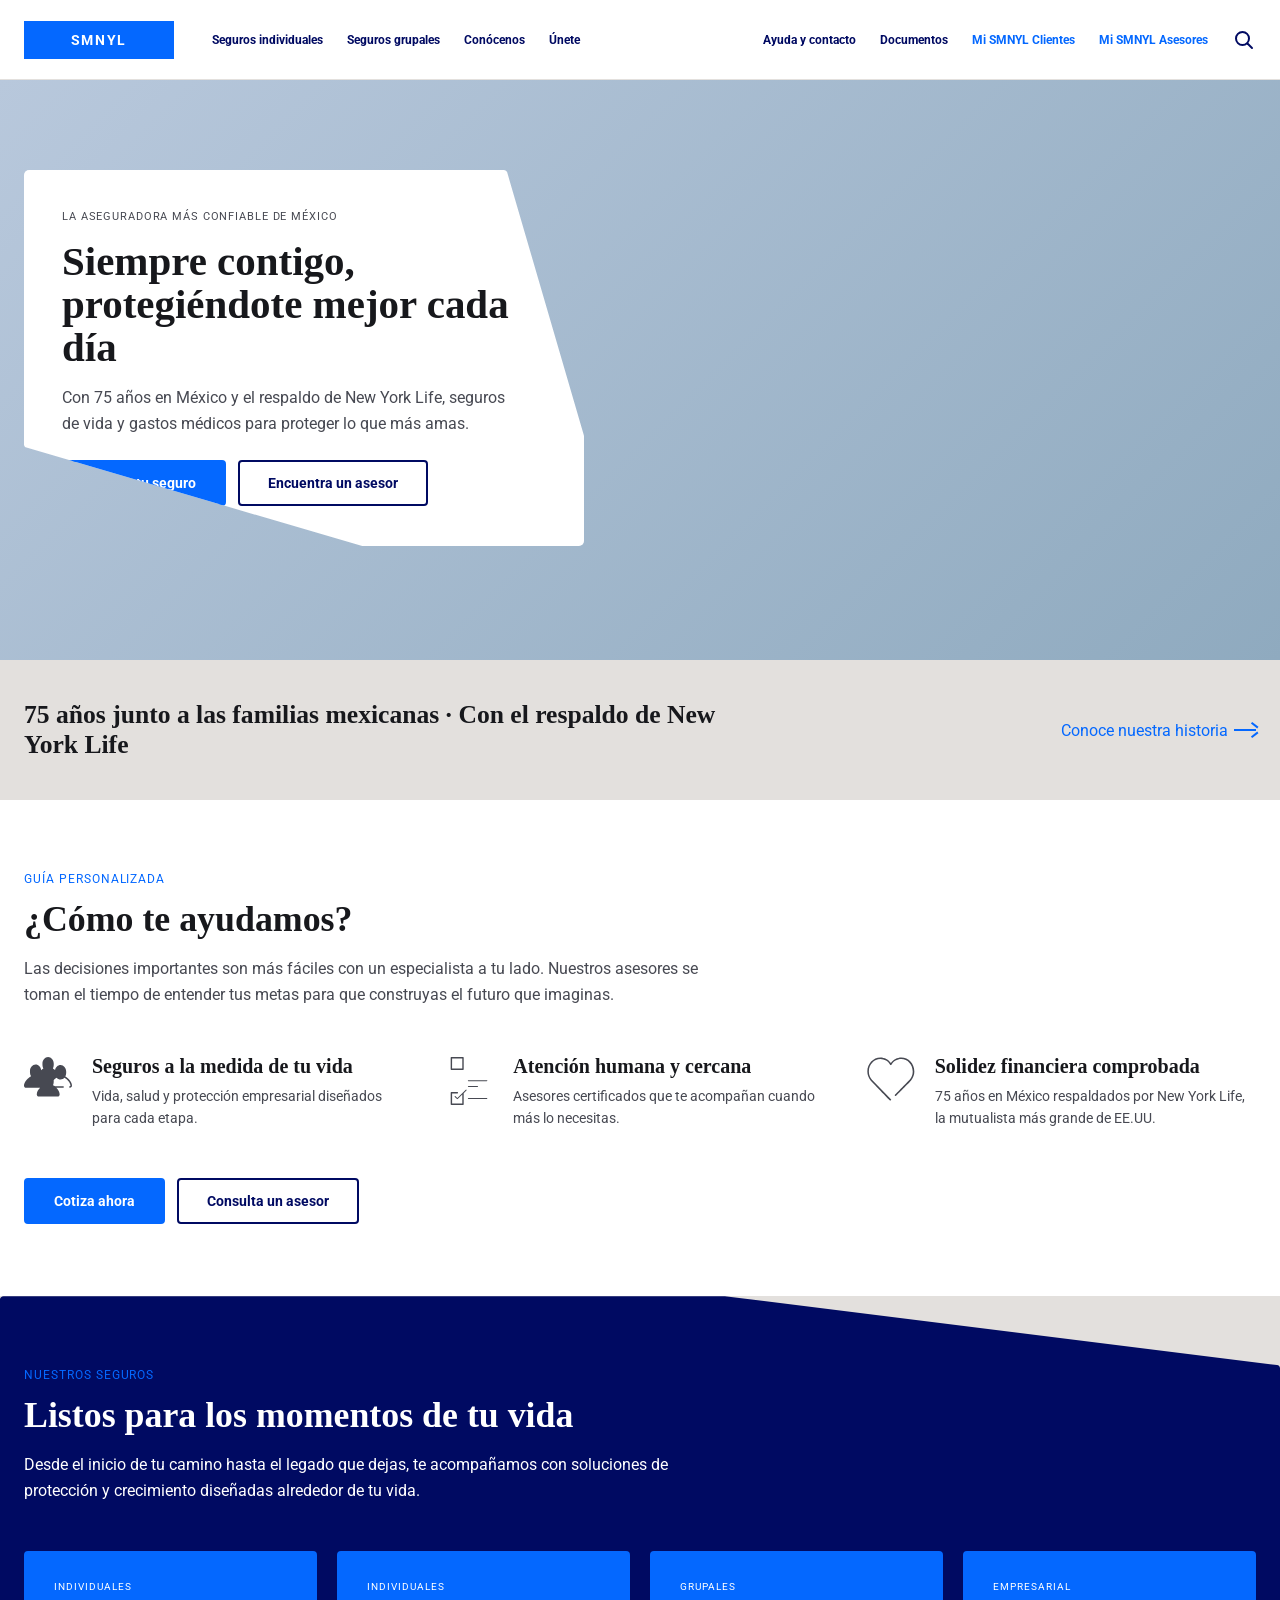
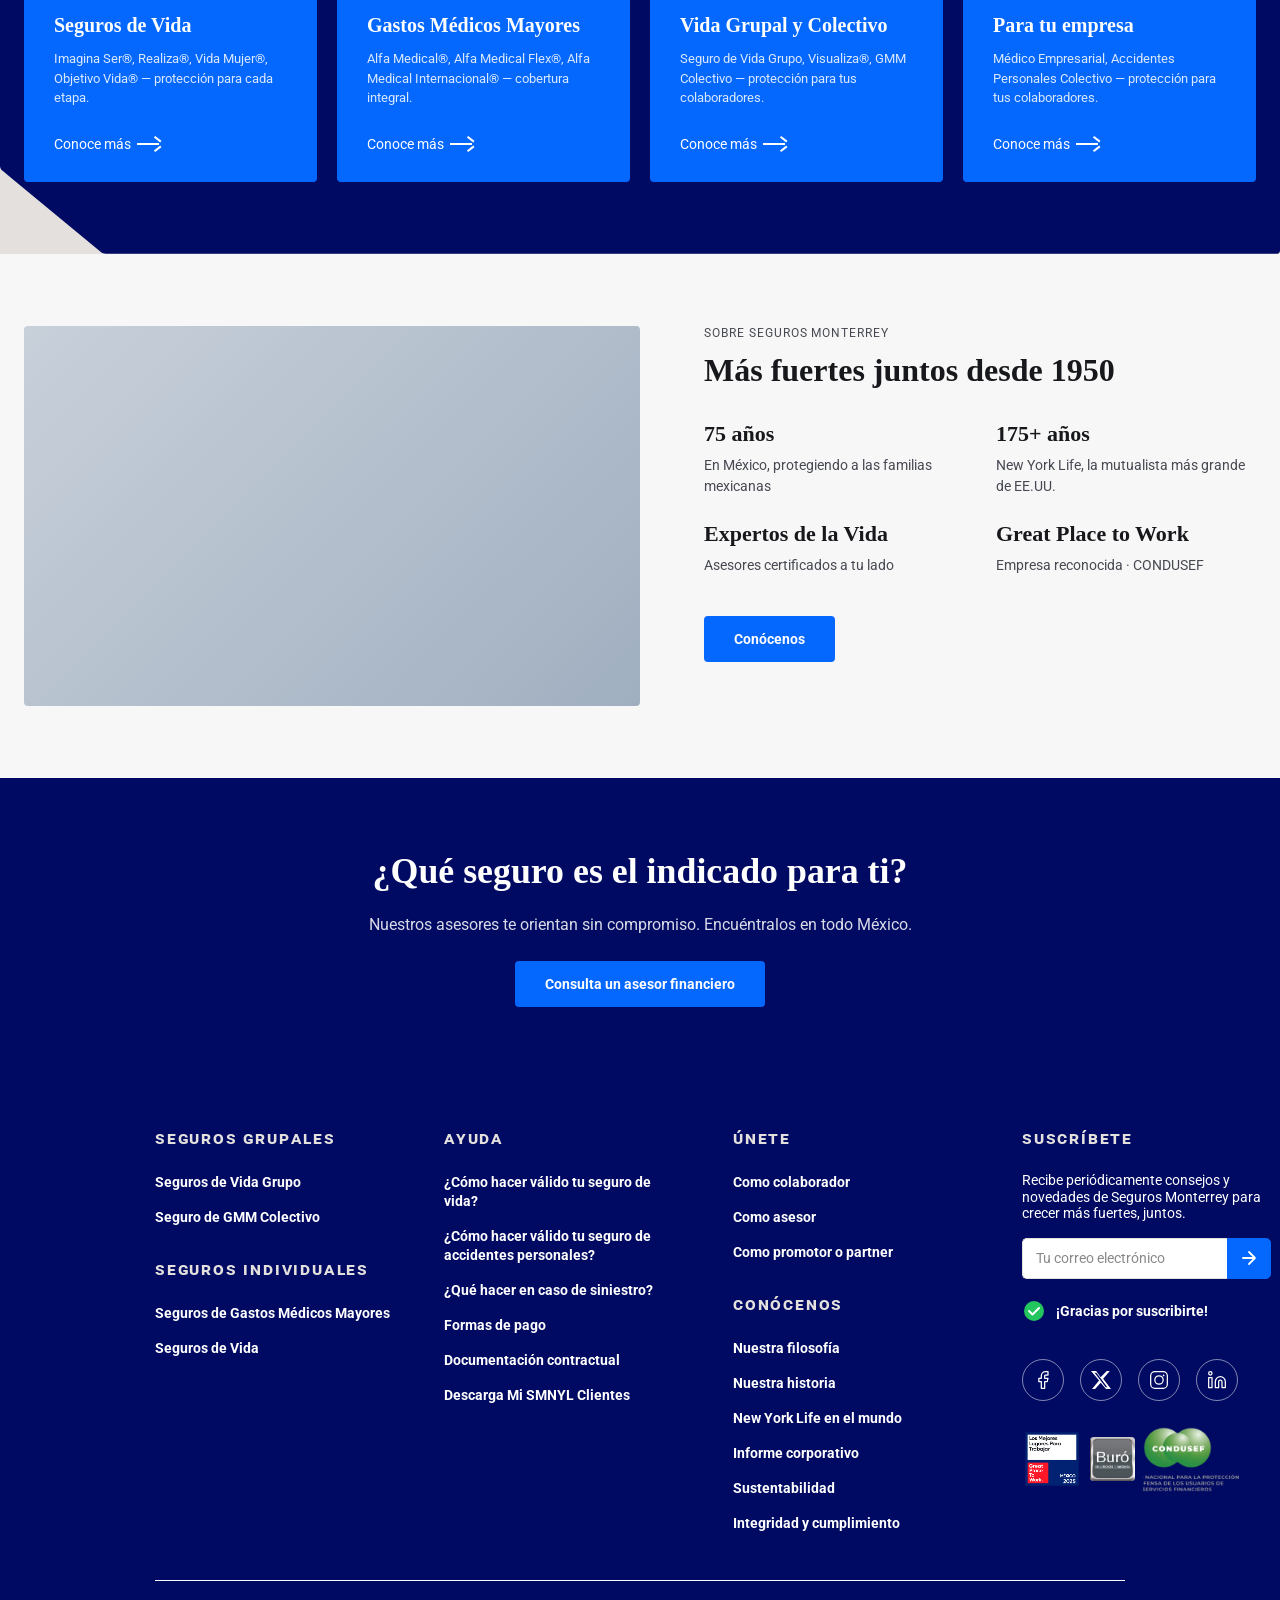
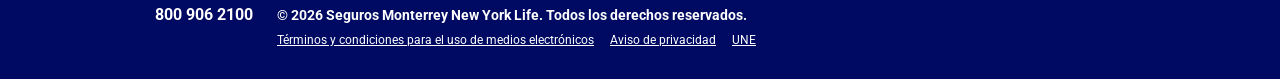
==== commit 5c61799c: "feat: implement Phase 2 content sections from NYL.com reference Six content sections added to main, " ====
--- a/index.html
+++ b/index.html
@@ -202,205 +202,215 @@
     <div class="login-panel__overlay js-close-login" tabindex="-1" aria-hidden="true"></div>
   </div>
 
+  <!-- NYL brand clip-paths (hidden) -->
+  <div style="width:0;height:0;overflow:hidden;position:absolute;" aria-hidden="true">
+    <svg xmlns="http://www.w3.org/2000/svg" version="1.1" viewBox="0 0 1 1">
+      <clipPath id="hero-clip" clipPathUnits="objectBoundingBox">
+        <path d="M.0062,0h.8506c.0028,0,.0053.0026.006.0064l.1368.6982c.0003.0015.0004.003.0004.0046v.2821c0,.0048-.0028.0087-.0062.0087h-.3876c-.0013,0-.0025-.0003-.0037-.0008L.0044.7382C.0018.7371,0,.7337,0,.7299V.0087C0,.0039.0028,0,.0062,0Z"/>
+      </clipPath>
+    </svg>
+    <svg xmlns="http://www.w3.org/2000/svg" version="1.1" viewBox="0 0 1 1">
+      <clipPath id="products-clip-lg" clipPathUnits="objectBoundingBox">
+        <path d="M.0028,0h.5627s.0005,0,.0008.0001l.4313.1235c.0014.0004.0024.0028.0024.0056v.8651c0,.0031-.0012.0056-.0028.0056H.0826c-.0014,0-.0028-.0011-.0038-.003L.0018.8508c-.0011-.0021-.0018-.0051-.0018-.0083V.0056c0-.0031.0012-.0056.0028-.0056Z"/>
+      </clipPath>
+    </svg>
+    <svg xmlns="http://www.w3.org/2000/svg" version="1.1" viewBox="0 0 1 1">
+      <clipPath id="products-clip-sm" clipPathUnits="objectBoundingBox">
+        <path d="M.0106,0h.574C.5864,0,.5882,0,.5899.0002l.4022.0259c.0047.0003.008.0014.008.0026v.9687c0,.0015-.0047.0027-.0106.0027H.1708c-.0044,0-.0087-.0003-.0122-.001l-.1496-.0267c-.0056-.001-.0089-.0026-.0089-.0043V.0027C0,.0012.0047,0,.0106,0Z"/>
+      </clipPath>
+    </svg>
+  </div>
+
   <!-- ===================== MAIN ===================== -->
   <main class="main" id="main">
 
-    <!-- Hero -->
-    <section class="hero">
-      <div class="hero__inner">
-        <div class="hero__content">
-          <p class="hero__eyebrow">La aseguradora más sólida de México</p>
-          <h1 class="hero__headline">Protege lo que<br>más importa</h1>
-          <div class="hero__description">
-            <p>Con más de 130 años de experiencia, ofrecemos seguros de vida y gastos médicos diseñados para proteger a tu familia con la mayor solidez financiera del mercado.</p>
-          </div>
-          <div class="hero__cta">
-            <a href="#productos" class="btn btn--primary">Cotiza ahora</a>
-            <a href="#agentes"   class="btn btn--outline">Encuentra un asesor</a>
-          </div>
-        </div>
-        <div class="hero__media" aria-hidden="true">
-          <picture>
-            <source media="(max-width: 575px)"  srcset="assets/hero-mobile.jpg">
-            <source media="(max-width: 1023px)" srcset="assets/hero-tablet.jpg">
-            <div class="hero__img-placeholder"></div>
-          </picture>
+    <!-- §1 HERO (cmp-hero__billboard) ---------------------- -->
+    <section class="cmp-hero__billboard">
+      <div class="cmp-hero__image" aria-hidden="true">
+        <div class="hero__img-placeholder"></div>
+      </div>
+      <div class="cmp-hero__container">
+        <div class="cmp-hero__content">
+          <h1 class="cmp-hero__title">
+            <span class="cmp-hero__pretitle">La aseguradora más confiable de México</span>
+            Siempre contigo, protegiéndote mejor cada día
+          </h1>
+          <div class="cmp-hero__description">
+            <p>Con 75 años en México y el respaldo de New York Life, seguros de vida y gastos médicos para proteger lo que más amas.</p>
+          </div>
+          <div class="cmp-hero__cta">
+            <a href="#" class="btn btn--primary">Cotiza tu seguro</a>
+            <a href="#" class="btn btn--outline">Encuentra un asesor</a>
+          </div>
         </div>
       </div>
     </section>
 
-    <!-- ¿Cómo te ayudamos? (link list pattern) -->
+    <!-- §2 BRAND PROMISE STRIP ----------------------------- -->
+    <section class="brand-promise">
+      <div class="brand-promise__inner">
+        <p class="brand-promise__text">75 años junto a las familias mexicanas · Con el respaldo de New York Life</p>
+        <a href="#" class="brand-promise__link">
+          Conoce nuestra historia
+          <span class="arrow-icon" aria-hidden="true"><span class="arrow"></span></span>
+        </a>
+      </div>
+    </section>
+
+    <!-- §3 ¿CÓMO TE AYUDAMOS? (feature cards) -------------- -->
     <section class="howhelp" id="como-te-ayudamos">
       <div class="howhelp__inner">
+        <p class="howhelp__eyebrow">Guía Personalizada</p>
         <h2 class="howhelp__title">¿Cómo te ayudamos?</h2>
+        <p class="howhelp__lead">Las decisiones importantes son más fáciles con un especialista a tu lado. Nuestros asesores se toman el tiempo de entender tus metas para que construyas el futuro que imaginas.</p>
+
         <div class="howhelp__grid">
 
-          <div class="link-list">
-            <h3 class="link-list__title">Guía personalizada</h3>
-            <ul class="link-list__items">
-              <li>
-                <a href="#agentes">
-                  Encuentra tu asesor
-                  <p class="link-list__desc">Conecta con un asesor certificado en tu zona.</p>
-                </a>
-              </li>
-              <li>
-                <a href="#">
-                  Planeación financiera
-                  <p class="link-list__desc">Herramientas para proyectar tu futuro financiero.</p>
-                </a>
-              </li>
-              <li>
-                <a href="#">
-                  Calculadora de seguros
-                  <p class="link-list__desc">Estima la cobertura que necesitas para tu familia.</p>
-                </a>
-              </li>
-            </ul>
-          </div>
-
-          <div class="link-list">
-            <h3 class="link-list__title">Gestiona tu póliza</h3>
-            <ul class="link-list__items">
-              <li>
-                <a href="#">
-                  Estado de póliza
-                  <p class="link-list__desc">Consulta los detalles de tu cobertura activa.</p>
-                </a>
-              </li>
-              <li>
-                <a href="#">
-                  Realizar un pago
-                  <p class="link-list__desc">Paga tu prima de forma rápida y segura.</p>
-                </a>
-              </li>
-              <li>
-                <a href="#">
-                  Solicitar reembolso
-                  <p class="link-list__desc">Inicia tu proceso de reembolso de gastos médicos.</p>
-                </a>
-              </li>
-            </ul>
-          </div>
-
-          <div class="link-list">
-            <h3 class="link-list__title">Centro de ayuda</h3>
-            <ul class="link-list__items">
-              <li>
-                <a href="#">
-                  Reportar un siniestro
-                  <p class="link-list__desc">Notifica un siniestro de forma fácil y rápida.</p>
-                </a>
-              </li>
-              <li>
-                <a href="#">
-                  Hospitales participantes
-                  <p class="link-list__desc">Encuentra la red de hospitales con convenio.</p>
-                </a>
-              </li>
-              <li>
-                <a href="#">
-                  Preguntas frecuentes
-                  <p class="link-list__desc">Respuestas a las dudas más comunes.</p>
-                </a>
-              </li>
-            </ul>
-          </div>
-
+          <div class="howhelp__card">
+            <div class="howhelp__card-icon">
+              <svg xmlns="http://www.w3.org/2000/svg" fill="none" height="40" viewBox="0 0 48 40" width="48" aria-hidden="true"><path d="M29.0263 28.1897C29.4856 27.1972 29.7197 26.1154 29.712 25.0217V22.9029C30.5972 22.069 31.5592 21.3205 32.5851 20.6674C33.0539 21.259 33.649 21.7383 34.3269 22.0701C35.0048 22.4019 35.7484 22.5779 36.5031 22.5851C37.2579 22.5923 38.0047 22.4306 38.6888 22.1119C39.373 21.7931 39.9772 21.3254 40.4571 20.7429C43.4194 22.416 46.4091 25.8309 46.4709 28.6354C46.4709 28.7658 46.4201 28.8911 46.3291 28.9846C46.2382 29.0781 46.1144 29.1324 45.984 29.136C45.7785 29.136 45.5814 29.2176 45.4361 29.363C45.2908 29.5083 45.2091 29.7054 45.2091 29.9109C45.2091 30.1164 45.2908 30.3135 45.4361 30.4588C45.5814 30.6041 45.7785 30.6857 45.984 30.6857C46.5224 30.6749 47.0352 30.4535 47.4121 30.0688C47.789 29.6842 48.0001 29.1671 48 28.6286C47.952 25.2 44.688 21.408 41.3211 19.4537C41.8896 18.3831 42.1863 17.1893 42.1851 15.9771V14.5714C42.1851 10.944 39.6549 7.98172 36.5349 7.98172C33.8537 7.98172 31.5977 10.1829 31.0491 13.1177C30.3672 12.5336 29.6404 12.004 28.8754 11.5337C29.4567 10.448 29.7561 9.23376 29.7463 8.00229V6.58972C29.7463 2.95543 27.216 0 24.096 0C20.976 0 18.4457 2.95543 18.4457 6.58972V8.00229C18.4365 9.26448 18.7555 10.5074 19.3714 11.6091C18.6105 12.0998 17.8863 12.6453 17.2046 13.2411C16.8823 9.95657 14.496 7.39886 11.6091 7.39886C8.50286 7.39886 5.96571 10.3543 5.96571 13.9886V15.4011C5.95743 16.7759 6.33518 18.1254 7.056 19.296C3.91543 21.1269 0 25.104 0 28.8C0 29.3456 0.216734 29.8688 0.602523 30.2546C0.988312 30.6404 1.51155 30.8571 2.05714 30.8571H16.1486C14.2354 32.7291 12.8023 35.088 12.7749 37.4606C12.7749 38.0062 12.9916 38.5294 13.3774 38.9152C13.7632 39.301 14.2864 39.5177 14.832 39.5177H33.6C34.1456 39.5177 34.6688 39.301 35.0546 38.9152C35.4404 38.5294 35.6571 38.0062 35.6571 37.4606C35.6571 35.0949 34.2446 32.6606 32.2971 30.7131H39.1543C39.3421 30.6881 39.5143 30.5957 39.6391 30.4532C39.7639 30.3107 39.8327 30.1277 39.8327 29.9383C39.8327 29.7489 39.7639 29.5659 39.6391 29.4234C39.5143 29.2808 39.3421 29.1885 39.1543 29.1634H31.104L29.0263 28.1897Z" fill="#474952"/></svg>
+            </div>
+            <div class="howhelp__card-content">
+              <h3 class="howhelp__card-title">Seguros a la medida de tu vida</h3>
+              <p class="howhelp__card-body">Vida, salud y protección empresarial diseñados para cada etapa.</p>
+            </div>
+          </div>
+
+          <div class="howhelp__card">
+            <div class="howhelp__card-icon">
+              <svg xmlns="http://www.w3.org/2000/svg" fill="none" height="48" viewBox="0 0 38 48" width="38" aria-hidden="true"><path d="M36.768 24.132H18.2899C18.1788 24.1128 18.0781 24.0551 18.0054 23.9689C17.9328 23.8827 17.893 23.7736 17.893 23.6608C17.893 23.5481 17.9328 23.439 18.0054 23.3528C18.0781 23.2666 18.1788 23.2088 18.2899 23.1897H36.768C36.8574 23.1791 36.9481 23.1943 37.0291 23.2336C37.1101 23.2729 37.1782 23.3346 37.2253 23.4114C37.2728 23.4859 37.298 23.5725 37.298 23.6608C37.298 23.7492 37.2728 23.8357 37.2253 23.9103C37.177 23.9859 37.1087 24.0467 37.028 24.0858C36.9473 24.1249 36.8573 24.1409 36.768 24.132Z" fill="#474952"/><path d="M27.5324 29.9374H18.2899C18.1788 29.9183 18.0781 29.8605 18.0054 29.7743C17.9328 29.6881 17.893 29.579 17.893 29.4663C17.893 29.3536 17.9328 29.2445 18.0054 29.1583C18.0781 29.0721 18.1788 29.0143 18.2899 28.9952H27.5324C27.6208 28.9859 27.7099 29.0018 27.7896 29.041C27.8693 29.0803 27.9363 29.1412 27.9828 29.2169C28.0228 29.2913 28.042 29.3751 28.0385 29.4595C28.035 29.5439 28.0089 29.6258 27.9628 29.6967C27.9168 29.7675 27.8525 29.8247 27.7768 29.8621C27.7011 29.8996 27.6167 29.9161 27.5324 29.9097V29.9374Z" fill="#474952"/><path d="M36.768 41.9096H18.2899C18.1757 41.8957 18.0705 41.8404 17.9942 41.7543C17.918 41.6681 17.8758 41.557 17.8758 41.4419C17.8758 41.3269 17.918 41.2158 17.9942 41.1296C18.0705 41.0435 18.1757 40.9882 18.2899 40.9743H36.768C36.8342 40.9662 36.9013 40.9723 36.965 40.9921C37.0287 41.0119 37.0874 41.045 37.1374 41.0892C37.1873 41.1334 37.2272 41.1877 37.2546 41.2485C37.282 41.3093 37.2962 41.3752 37.2962 41.4419C37.2962 41.5086 37.282 41.5745 37.2546 41.6353C37.2272 41.6962 37.1873 41.7505 37.1374 41.7947C37.0874 41.8389 37.0287 41.872 36.965 41.8918C36.9013 41.9116 36.8342 41.9177 36.768 41.9096Z" fill="#474952"/><path d="M13.0036 13.0255H1.37077C1.27843 13.027 1.18673 13.01 1.10106 12.9755C1.01539 12.941 0.937487 12.8897 0.871927 12.8246C0.805627 12.7596 0.753064 12.682 0.717358 12.5963C0.681652 12.5106 0.663532 12.4186 0.664074 12.3258V0.692979C0.664056 0.600816 0.682425 0.509576 0.718107 0.4246C0.753789 0.339625 0.806066 0.262623 0.871877 0.198102C0.937688 0.133581 1.01571 0.0828393 1.10138 0.048847C1.18704 0.0148547 1.27863-0.00170467 1.37077 0.000138592H13.0036C13.1873 0.000138592 13.3635 0.0731341 13.4935 0.203067C13.6234 0.333 13.6964 0.509226 13.6964 0.692979V12.3258C13.6973 12.4173 13.6801 12.5082 13.6457 12.593C13.6113 12.6779 13.5604 12.7551 13.4959 12.8202C13.4315 12.8852 13.3548 12.9369 13.2703 13.0074C13.1858 13.0074 13.0951 13.0255 13.0036 13.0255ZM2.06361 11.6191H12.2969V1.44125H2.11904L2.06361 11.6191Z" fill="#474952"/><path d="M16.4539 32.751C16.4093 32.7041 16.3555 32.6667 16.296 32.6411C16.2364 32.6156 16.1723 32.6024 16.1075 32.6024C16.0427 32.6024 15.9786 32.6156 15.919 32.6411C15.8595 32.6667 15.8057 32.7041 15.7611 32.751L7.33613 41.0651L5.52782 39.2222C5.42084 39.1254 5.27813 39.0757 5.13316 39.0858C4.98818 39.0958 4.85375 39.1647 4.76159 39.2759C4.66944 39.3871 4.62748 39.5308 4.64517 39.6736C4.66287 39.8165 4.73878 39.9457 4.8554 40.0308L7.01707 42.0836C7.10996 42.1681 7.23097 42.215 7.35656 42.2152C7.47815 42.2157 7.59508 42.1684 7.68219 42.0836L12.2896 37.5247V46.6078H2.11175V36.3954H7.35692C7.54067 36.3954 7.71689 36.3224 7.84683 36.1924C7.97676 36.0625 8.04976 35.8863 8.04976 35.7025C8.04976 35.5188 7.97676 35.3425 7.84683 35.2126C7.71689 35.0827 7.54067 35.0097 7.35692 35.0097H1.37077C1.18702 35.0097 1.01079 35.0827 0.880858 35.2126C0.750925 35.3425 0.67793 35.5188 0.67793 35.7025V47.3007C0.676451 47.4947 0.75417 47.6808 0.892524 47.8151C1.03088 47.9494 1.21879 48.0208 1.41277 48.0074H13.0036C13.1873 48.0074 13.3635 47.9344 13.4935 47.8044C13.6234 47.6745 13.6964 47.4983 13.6964 47.3145V36.1321L16.4678 33.4161C16.5598 33.3215 16.6113 33.1942 16.6113 33.0614C16.6113 32.9286 16.5598 32.8013 16.4678 32.7067L16.4539 32.751Z" fill="#474952"/></svg>
+            </div>
+            <div class="howhelp__card-content">
+              <h3 class="howhelp__card-title">Atención humana y cercana</h3>
+              <p class="howhelp__card-body">Asesores certificados que te acompañan cuando más lo necesitas.</p>
+            </div>
+          </div>
+
+          <div class="howhelp__card">
+            <div class="howhelp__card-icon">
+              <svg xmlns="http://www.w3.org/2000/svg" fill="none" height="44" viewBox="0 0 49 44" width="49" aria-hidden="true"><path d="M5.07312 22.6549C2.96542 20.336 1.83649 17.2917 1.92267 14.1593C1.92267 7.2 7.19701 1.53628 13.6678 1.53628C15.6973 1.57846 17.6803 2.15167 19.4193 3.1988C21.1583 4.24593 22.5926 5.73043 23.5793 7.50443C23.6529 7.61991 23.7543 7.71499 23.8744 7.78085C23.9944 7.84672 24.1291 7.88125 24.266 7.88125C24.403 7.88125 24.5377 7.84672 24.6577 7.78085C24.7777 7.71499 24.8792 7.61991 24.9528 7.50443C25.9397 5.72149 27.3813 4.2319 29.1311 3.18728C30.8808 2.14266 32.8761 1.58033 34.9138 1.55752C41.3917 1.55752 46.659 7.22124 46.659 14.1805C46.7441 17.3115 45.6182 20.3546 43.5156 22.6761C43.0979 23.1788 28.5421 38.0248 28.5421 38.0248C28.3392 38.2348 28.2627 38.5307 28.3439 38.8073C28.425 39.0839 28.6513 39.2941 28.9338 39.3461C29.2164 39.3981 29.5057 39.2834 29.6749 39.0499C29.6749 39.0499 44.2731 24.354 44.8395 23.6885C47.1335 21.0759 48.3793 17.7066 48.3368 14.2301C48.3368 6.37168 42.3616 0.0707965 35.0271 0.0707965C32.9314 0.0882697 30.8711 0.612487 29.0219 1.59872C27.1727 2.58494 25.5896 4.0039 24.4076 5.73451C23.2225 3.97365 21.6238 2.53015 19.7515 1.53043C17.8792 0.530697 15.7903 0.00521899 13.6678 0C6.31205 0 0.336833 6.37168 0.336833 14.2088C0.297685 17.6848 1.54307 21.0529 3.83418 23.6673C4.38639 24.3327 23.2961 43.7522 23.2961 43.7522C23.9545 44.4602 25.2501 43.5115 24.4501 42.6619L5.07312 22.6549Z" fill="#474952"/></svg>
+            </div>
+            <div class="howhelp__card-content">
+              <h3 class="howhelp__card-title">Solidez financiera comprobada</h3>
+              <p class="howhelp__card-body">75 años en México respaldados por New York Life, la mutualista más grande de EE.UU.</p>
+            </div>
+          </div>
+
+        </div>
+
+        <div class="howhelp__cta">
+          <a href="#" class="btn btn--primary">Cotiza ahora</a>
+          <a href="#" class="btn btn--outline">Consulta un asesor</a>
         </div>
       </div>
     </section>
 
-    <!-- Nuestros productos -->
+    <!-- §4 NUESTROS SEGUROS (navy + 4-col cards) ----------- -->
     <section class="products" id="productos">
       <div class="products__inner">
-        <h2 class="products__title">Nuestros seguros</h2>
+        <div class="products__header">
+          <p class="products__eyebrow">Nuestros Seguros</p>
+          <h2 class="products__title">Listos para los momentos de tu vida</h2>
+          <p class="products__lead">Desde el inicio de tu camino hasta el legado que dejas, te acompañamos con soluciones de protección y crecimiento diseñadas alrededor de tu vida.</p>
+        </div>
         <div class="products__grid">
 
           <a href="#" class="product-card">
-            <p class="product-card__pretitle">Individuales</p>
-            <h3 class="product-card__name">Seguros de Vida</h3>
-            <div class="product-card__desc">
-              <p>Protección financiera para tu familia ante cualquier eventualidad, con cobertura temporal o permanente.</p>
-            </div>
-            <span class="product-card__link btn btn--text">
-              Ver planes
-              <svg class="icon icon--arrow-sm" viewBox="0 0 8 14" fill="none">
-                <path d="M1 1L7 7L1 13" stroke="currentColor" stroke-width="1.5"
-                      stroke-linecap="round" stroke-linejoin="round"/>
-              </svg>
-            </span>
+            <div class="product-card__content">
+              <div class="product-card__pretitle">Individuales</div>
+              <p class="product-card__name">Seguros de Vida</p>
+              <div class="product-card__desc">
+                <p>Imagina Ser®, Realiza®, Vida Mujer®, Objetivo Vida® — protección para cada etapa.</p>
+              </div>
+              <span class="product-card__link">
+                Conoce más
+                <span class="arrow-icon" aria-hidden="true"><span class="arrow"></span></span>
+              </span>
+            </div>
           </a>
 
           <a href="#" class="product-card">
-            <p class="product-card__pretitle">Individuales</p>
-            <h3 class="product-card__name">Gastos Médicos Mayores</h3>
-            <div class="product-card__desc">
-              <p>Cobertura médica integral con la más amplia red hospitalaria en México y en el extranjero.</p>
-            </div>
-            <span class="product-card__link btn btn--text">
-              Ver planes
-              <svg class="icon icon--arrow-sm" viewBox="0 0 8 14" fill="none">
-                <path d="M1 1L7 7L1 13" stroke="currentColor" stroke-width="1.5"
-                      stroke-linecap="round" stroke-linejoin="round"/>
-              </svg>
-            </span>
+            <div class="product-card__content">
+              <div class="product-card__pretitle">Individuales</div>
+              <p class="product-card__name">Gastos Médicos Mayores</p>
+              <div class="product-card__desc">
+                <p>Alfa Medical®, Alfa Medical Flex®, Alfa Medical Internacional® — cobertura integral.</p>
+              </div>
+              <span class="product-card__link">
+                Conoce más
+                <span class="arrow-icon" aria-hidden="true"><span class="arrow"></span></span>
+              </span>
+            </div>
           </a>
 
           <a href="#" class="product-card">
-            <p class="product-card__pretitle">Grupales</p>
-            <h3 class="product-card__name">Seguros Grupales</h3>
-            <div class="product-card__desc">
-              <p>Soluciones de protección colectiva para empresas y sus colaboradores, adaptadas a cada organización.</p>
-            </div>
-            <span class="product-card__link btn btn--text">
-              Ver planes
-              <svg class="icon icon--arrow-sm" viewBox="0 0 8 14" fill="none">
-                <path d="M1 1L7 7L1 13" stroke="currentColor" stroke-width="1.5"
-                      stroke-linecap="round" stroke-linejoin="round"/>
-              </svg>
-            </span>
+            <div class="product-card__content">
+              <div class="product-card__pretitle">Grupales</div>
+              <p class="product-card__name">Vida Grupal y Colectivo</p>
+              <div class="product-card__desc">
+                <p>Seguro de Vida Grupo, Visualiza®, GMM Colectivo — protección para tus colaboradores.</p>
+              </div>
+              <span class="product-card__link">
+                Conoce más
+                <span class="arrow-icon" aria-hidden="true"><span class="arrow"></span></span>
+              </span>
+            </div>
           </a>
 
+          <a href="#" class="product-card">
+            <div class="product-card__content">
+              <div class="product-card__pretitle">Empresarial</div>
+              <p class="product-card__name">Para tu empresa</p>
+              <div class="product-card__desc">
+                <p>Médico Empresarial, Accidentes Personales Colectivo — protección para tus colaboradores.</p>
+              </div>
+              <span class="product-card__link">
+                Conoce más
+                <span class="arrow-icon" aria-hidden="true"><span class="arrow"></span></span>
+              </span>
+            </div>
+          </a>
+
         </div>
       </div>
     </section>
 
-    <!-- Trust stats -->
-    <section class="trust">
-      <div class="trust__inner">
-        <div class="trust__stat">
-          <span class="trust__value">130+</span>
-          <span class="trust__label">Años de experiencia</span>
-        </div>
-        <div class="trust__divider" aria-hidden="true"></div>
-        <div class="trust__stat">
-          <span class="trust__value">A++</span>
-          <span class="trust__label">Calificación A.M. Best</span>
-        </div>
-        <div class="trust__divider" aria-hidden="true"></div>
-        <div class="trust__stat">
-          <span class="trust__value">3M+</span>
-          <span class="trust__label">Clientes protegidos</span>
-        </div>
-        <div class="trust__divider" aria-hidden="true"></div>
-        <div class="trust__stat">
-          <span class="trust__value">AAA</span>
-          <span class="trust__label">Calificación Fitch</span>
+    <!-- §5 POR QUÉ SMNYL (image + 2×2 differentiators) ---- -->
+    <section class="why-smnyl">
+      <div class="why-smnyl__inner">
+        <div class="why-smnyl__media" aria-hidden="true"></div>
+        <div class="why-smnyl__content">
+          <p class="why-smnyl__eyebrow">Sobre Seguros Monterrey</p>
+          <h2 class="why-smnyl__title">Más fuertes juntos desde 1950</h2>
+          <div class="why-smnyl__grid">
+            <div class="differentiator">
+              <h4 class="differentiator__value">75 años</h4>
+              <p class="differentiator__label">En México, protegiendo a las familias mexicanas</p>
+            </div>
+            <div class="differentiator">
+              <h4 class="differentiator__value">175+ años</h4>
+              <p class="differentiator__label">New York Life, la mutualista más grande de EE.UU.</p>
+            </div>
+            <div class="differentiator">
+              <h4 class="differentiator__value">Expertos de la Vida</h4>
+              <p class="differentiator__label">Asesores certificados a tu lado</p>
+            </div>
+            <div class="differentiator">
+              <h4 class="differentiator__value">Great Place to Work</h4>
+              <p class="differentiator__label">Empresa reconocida · CONDUSEF</p>
+            </div>
+          </div>
+          <a href="#" class="btn btn--primary">Conócenos</a>
         </div>
       </div>
     </section>
 
-    <!-- Agentes -->
-    <section class="agents" id="agentes">
-      <div class="agents__inner">
-        <div class="agents__content">
-          <p class="agents__eyebrow">Red nacional</p>
-          <h2 class="agents__title">Conecta con un asesor</h2>
-          <p class="agents__text">Nuestros asesores certificados te guían para encontrar el seguro ideal para tus necesidades y las de tu familia, sin compromisos.</p>
-          <a href="#" class="btn btn--primary">Encuentra tu asesor</a>
-        </div>
-        <div class="agents__media" aria-hidden="true"></div>
+    <!-- §6 CIERRE / ASESOR (closing CTA) ------------------- -->
+    <section class="closing-cta">
+      <div class="closing-cta__inner">
+        <h2 class="closing-cta__title">¿Qué seguro es el indicado para ti?</h2>
+        <p class="closing-cta__body">Nuestros asesores te orientan sin compromiso. Encuéntralos en todo México.</p>
+        <a href="#" class="btn btn--primary">Consulta un asesor financiero</a>
       </div>
     </section>
 
--- a/css/styles.css
+++ b/css/styles.css
@@ -617,211 +617,294 @@
 .main { margin-top: var(--header-h); }
 
 /* --- Hero --- */
-.hero {
-  background: var(--c-sand);
-  padding: 72px 24px; min-height: 540px;
-}
-
-.hero__inner {
+/* =========================================================
+   CSS ARROW (NYL-style → indicator)
+   ========================================================= */
+.arrow-icon {
+  display: inline-flex; align-items: center;
+  width: 22px; height: 14px; margin-left: 6px; vertical-align: middle;
+}
+.arrow-icon .arrow {
+  position: relative; width: 100%; height: 2px; background: currentColor;
+}
+.arrow-icon .arrow::before,
+.arrow-icon .arrow::after {
+  content: ''; position: absolute; right: 0;
+  width: 8px; height: 2px; background: currentColor;
+  transform-origin: 100% 50%;
+}
+.arrow-icon .arrow::before { transform: rotate(38deg) translateY(-3px); }
+.arrow-icon .arrow::after  { transform: rotate(-38deg) translateY(3px); }
+
+/* =========================================================
+   §1 HERO (cmp-hero__billboard)
+   ========================================================= */
+.cmp-hero__billboard { position: relative; line-height: 0; }
+
+.cmp-hero__image { display: block; }
+
+.hero__img-placeholder {
+  width: 100%; height: 580px;
+  background: linear-gradient(135deg, #b8c8dc 0%, #8faabf 100%);
+}
+
+.cmp-hero__container {
+  position: absolute; inset: 0;
   max-width: var(--max-w); margin: 0 auto;
-  display: flex; align-items: center; gap: 64px;
-}
-
-.hero__content { flex: 1; max-width: 580px; }
-
-.hero__eyebrow {
-  font-family: var(--f-body); font-weight: 700;
-  font-size: 12px; line-height: 14px;
-  letter-spacing: 0.1em; text-transform: uppercase;
-  color: var(--c-navy); margin-bottom: 12px;
-}
-
-.hero__headline {
+  display: flex; align-items: center;
+  padding: 72px 24px 6rem;
+}
+
+.cmp-hero__content {
+  max-width: 560px;
+  background: var(--c-white);
+  padding: 40px 43px 40px 38px;
+  border-radius: 5px;
+  clip-path: url(#hero-clip);
+  line-height: 1.5;
+}
+
+.cmp-hero__pretitle {
+  display: block;
+  font-family: var(--f-body); font-weight: 400;
+  font-size: 11px; line-height: 14px;
+  letter-spacing: 0.08em; text-transform: uppercase;
+  color: #474952; margin-bottom: 16px;
+}
+
+.cmp-hero__title {
   font-family: var(--f-heading);
-  font-weight: 400; font-size: 52px; line-height: 1.05;
-  color: var(--c-navy); margin-bottom: 20px;
-}
-
-.hero__description {
+  font-size: clamp(28px, 3.2vw, 46px); font-weight: 700; line-height: 1.05;
+  color: #17181c; margin-bottom: 16px; margin-right: 19px;
+}
+
+.cmp-hero__description p {
+  font-family: var(--f-body); font-size: 16px; line-height: 1.6;
+  color: #474952; margin-bottom: 24px; margin-right: 19px;
+}
+
+.cmp-hero__cta { display: flex; gap: 12px; flex-wrap: wrap; align-self: flex-end; }
+
+/* =========================================================
+   §2 BRAND PROMISE STRIP
+   ========================================================= */
+.brand-promise { background: var(--c-sand); }
+
+.brand-promise__inner {
+  max-width: var(--max-w); margin: 0 auto; padding: 40px 24px;
+  display: flex; align-items: center; justify-content: space-between; gap: 24px; flex-wrap: wrap;
+}
+
+.brand-promise__text {
+  font-family: var(--f-heading); font-size: clamp(18px, 2vw, 26px); font-weight: 700;
+  color: #17181c; max-width: 700px;
+}
+
+.brand-promise__link {
+  font-family: var(--f-body); font-size: 16px; font-weight: 400;
+  color: var(--c-primary); text-decoration: none;
+  display: flex; align-items: center; white-space: nowrap;
+  transition: color 0.15s;
+}
+.brand-promise__link:hover { color: #001e94; }
+.brand-promise__link:hover .arrow-icon .arrow,
+.brand-promise__link:hover .arrow-icon .arrow::before,
+.brand-promise__link:hover .arrow-icon .arrow::after { background: #001e94; }
+
+/* =========================================================
+   §3 ¿CÓMO TE AYUDAMOS? (feature cards)
+   ========================================================= */
+.howhelp { background: var(--c-white); padding: 72px 24px; }
+
+.howhelp__inner { max-width: var(--max-w); margin: 0 auto; }
+
+.howhelp__eyebrow {
+  font-family: var(--f-body); font-size: 12px; font-weight: 400;
+  letter-spacing: 0.08em; text-transform: uppercase;
+  color: var(--c-primary); margin-bottom: 12px;
+}
+
+.howhelp__title {
+  font-family: var(--f-heading); font-weight: 700;
+  font-size: clamp(26px, 2.8vw, 40px); color: #17181c; margin-bottom: 16px;
+}
+
+.howhelp__lead {
+  font-family: var(--f-body); font-size: 16px; line-height: 1.6;
+  color: #474952; max-width: 700px; margin-bottom: 48px;
+}
+
+.howhelp__grid {
+  display: grid; grid-template-columns: repeat(3, 1fr); gap: 32px;
+  margin-bottom: 48px;
+}
+
+.howhelp__card {
+  display: flex; gap: 20px; align-items: flex-start;
+}
+
+.howhelp__card-icon {
+  flex-shrink: 0; width: 48px;
+  display: flex; align-items: flex-start; justify-content: center;
+  padding-top: 2px;
+}
+
+.howhelp__card-title {
+  font-family: var(--f-heading); font-size: 20px; font-weight: 700;
+  color: #17181c; margin-bottom: 8px;
+}
+
+.howhelp__card-body {
+  font-family: var(--f-body); font-size: 14px; line-height: 1.57;
+  color: #474952;
+}
+
+.howhelp__cta { display: flex; gap: 12px; flex-wrap: wrap; }
+
+/* =========================================================
+   §4 NUESTROS SEGUROS (navy, 4-col cards)
+   ========================================================= */
+.products {
+  background: var(--c-navy);
+  padding: 72px 24px;
+  clip-path: url(#products-clip-lg);
+}
+
+@media (max-width: 1023px) {
+  .products { clip-path: url(#products-clip-sm); }
+}
+
+.products__inner { max-width: var(--max-w); margin: 0 auto; }
+
+.products__eyebrow {
+  font-family: var(--f-body); font-size: 12px; font-weight: 400;
+  letter-spacing: 0.08em; text-transform: uppercase;
+  color: var(--c-primary); margin-bottom: 12px;
+}
+
+.products__title {
+  font-family: var(--f-heading); font-weight: 700;
+  font-size: clamp(26px, 2.8vw, 40px); color: var(--c-white); margin-bottom: 16px;
+}
+
+.products__lead {
+  font-family: var(--f-body); font-size: 16px; line-height: 1.6;
+  color: var(--c-white); max-width: 700px; margin-bottom: 48px;
+}
+
+.products__grid {
+  display: grid; grid-template-columns: repeat(4, 1fr); gap: 20px;
+}
+
+.product-card {
+  display: flex; flex-direction: column;
+  background: var(--c-primary);
+  border: 2px solid var(--c-primary);
+  border-radius: 4px;
+  text-decoration: none; color: var(--c-white);
+  transition: background 0.2s, border-color 0.2s;
+}
+.product-card:hover { background: #001e94; border-color: #001e94; }
+.product-card:hover .product-card__link .arrow-icon .arrow,
+.product-card:hover .product-card__link .arrow-icon .arrow::before,
+.product-card:hover .product-card__link .arrow-icon .arrow::after {
+  background: var(--c-white);
+}
+
+.product-card__content {
+  display: flex; flex-direction: column; gap: 12px;
+  padding: 28px; height: 100%;
+}
+
+.product-card__pretitle {
   font-family: var(--f-body); font-weight: 400;
-  font-size: 16px; line-height: 1.625;
-  color: var(--c-dark); margin-bottom: 36px; max-width: 480px;
-}
-
-.hero__cta { display: flex; gap: 16px; flex-wrap: wrap; }
-
-.hero__media { flex: 1; }
-
-.hero__img-placeholder {
-  width: 100%; height: 420px;
-  background: linear-gradient(135deg, #C8C4BF 0%, #B5B1AB 100%);
-  border-radius: 2px;
-}
-
-/* --- ¿Cómo te ayudamos? (link-list) --- */
-.howhelp {
-  background: var(--c-white);
-  padding: 72px 24px;
-}
-
-.howhelp__inner {
-  max-width: var(--max-w); margin: 0 auto;
-}
-
-.howhelp__title {
-  font-family: var(--f-heading);
-  font-weight: 400; font-size: 32px; color: var(--c-navy);
-  margin-bottom: 40px;
-}
-
-.howhelp__grid {
-  display: grid; grid-template-columns: repeat(3, 1fr); gap: 40px;
-}
-
-/* Link list (patrón cmp-link-list de NYL) */
-.link-list__title {
-  font-family: var(--f-body); font-weight: 700;
-  font-size: 18px; line-height: 21px;
-  letter-spacing: 0.1em; font-variant: all-small-caps;
-  color: var(--c-navy); margin-bottom: 16px;
-  padding-bottom: 12px;
-  border-bottom: 2px solid var(--c-primary);
-}
-
-.link-list__items { display: flex; flex-direction: column; gap: 0; }
-
-.link-list__items li {
-  border-bottom: 1px solid var(--c-border);
-}
-
-.link-list__items a {
-  display: block; padding: 14px 0;
-  font-family: var(--f-body); font-weight: 700;
-  font-size: 14px; line-height: 16px;
-  color: var(--c-navy); text-decoration: none;
-  transition: color 0.15s;
-}
-.link-list__items a:hover { color: var(--c-primary); }
-
-.link-list__desc {
-  font-family: var(--f-body); font-weight: 400;
-  font-size: 12px; line-height: 14px;
-  color: var(--c-dark); margin-top: 4px;
-}
-
-/* --- Productos (cards) --- */
-.products { background: var(--c-sand); padding: 72px 24px; }
-
-.products__inner { max-width: var(--max-w); margin: 0 auto; }
-
-.products__title {
-  font-family: var(--f-heading);
-  font-weight: 400; font-size: 32px; color: var(--c-navy); margin-bottom: 40px;
-}
-
-.products__grid {
-  display: grid; grid-template-columns: repeat(3, 1fr); gap: 24px;
-}
-
-/* Card (patrón cmp-card de NYL con hover arrow) */
-.product-card {
-  display: flex; flex-direction: column; gap: 12px;
-  padding: 32px 28px;
-  background: var(--c-white);
-  border-radius: 2px;
-  text-decoration: none; color: inherit;
-  transition: box-shadow 0.25s ease, transform 0.2s ease;
-}
-.product-card:hover {
-  box-shadow: 0 6px 24px rgba(0,10,98,0.12);
-  transform: translateY(-2px);
-}
-
-.product-card__pretitle {
-  font-family: var(--f-body); font-weight: 700;
   font-size: 10px; line-height: 12px;
   letter-spacing: 0.1em; text-transform: uppercase;
-  color: var(--c-primary);
+  color: var(--c-white);
+  margin-bottom: 8px;
 }
 
 .product-card__name {
-  font-family: var(--f-heading);
-  font-weight: 400; font-size: 22px; line-height: 1.15; color: var(--c-navy);
+  font-family: var(--f-heading); font-weight: 700;
+  font-size: 20px; line-height: 1.2; color: var(--c-white);
 }
 
 .product-card__desc {
   font-family: var(--f-body); font-weight: 400;
-  font-size: 14px; line-height: 16px; color: var(--c-dark); flex: 1;
+  font-size: 13px; line-height: 1.5; color: rgba(255,255,255,0.85); flex: 1;
 }
 
 .product-card__link {
-  margin-top: 8px;
-  color: var(--c-navy);
-  font-size: 12px;
-}
-
-/* Arrow se mueve en hover de la card */
-.product-card:hover .product-card__link .icon--arrow-sm {
-  transform: translateX(4px);
-}
-.product-card__link .icon--arrow-sm { transition: transform 0.2s ease; }
-
-/* --- Trust Stats --- */
-.trust { background: var(--c-navy); padding: 52px 24px; }
-
-.trust__inner {
+  font-family: var(--f-body); font-size: 14px; font-weight: 400;
+  color: var(--c-white);
+  display: flex; align-items: center; margin-top: 16px;
+}
+
+/* =========================================================
+   §5 POR QUÉ SMNYL (image + 2×2 differentiators)
+   ========================================================= */
+.why-smnyl { background: #f8f7f7; padding: 72px 24px; }
+
+.why-smnyl__inner {
   max-width: var(--max-w); margin: 0 auto;
-  display: flex; align-items: center; justify-content: center; gap: 56px;
-}
-
-.trust__stat { display: flex; flex-direction: column; align-items: center; gap: 8px; }
-
-.trust__value {
-  font-family: var(--f-heading);
-  font-weight: 400; font-size: 42px; line-height: 1; color: var(--c-white);
-}
-
-.trust__label {
-  font-family: var(--f-body); font-weight: 400;
-  font-size: 14px; line-height: 16px; color: var(--c-sand); text-align: center;
-}
-
-.trust__divider {
-  width: 1px; height: 48px; background: rgba(255,255,255,0.2);
-}
-
-/* --- Agentes --- */
-.agents { background: var(--c-sand); padding: 72px 24px; }
-
-.agents__inner {
-  max-width: var(--max-w); margin: 0 auto;
-  display: flex; align-items: center; gap: 72px;
-}
-
-.agents__content {
-  flex: 1; display: flex; flex-direction: column; gap: 16px; max-width: 520px;
-}
-
-.agents__eyebrow {
-  font-family: var(--f-body); font-weight: 700;
-  font-size: 12px; letter-spacing: 0.1em; text-transform: uppercase;
-  color: var(--c-primary);
-}
-
-.agents__title {
-  font-family: var(--f-heading);
-  font-weight: 400; font-size: 32px; color: var(--c-navy);
-}
-
-.agents__text {
-  font-family: var(--f-body); font-weight: 400;
-  font-size: 16px; line-height: 1.625; color: var(--c-dark);
-}
-
-.agents__media {
-  flex: 1; height: 340px;
-  background: linear-gradient(135deg, #C8C4BF 0%, #B5B1AB 100%);
-  border-radius: 2px;
+  display: flex; gap: 64px; align-items: flex-start;
+}
+
+.why-smnyl__media {
+  flex: 0 0 50%; height: 380px;
+  background: linear-gradient(135deg, #c8d0da 0%, #a0afc0 100%);
+  border-radius: 4px;
+}
+
+.why-smnyl__content { flex: 1; }
+
+.why-smnyl__eyebrow {
+  font-family: var(--f-body); font-size: 12px; font-weight: 400;
+  letter-spacing: 0.08em; text-transform: uppercase;
+  color: #474952; margin-bottom: 12px;
+}
+
+.why-smnyl__title {
+  font-family: var(--f-heading); font-weight: 700;
+  font-size: clamp(24px, 2.5vw, 36px); color: #17181c;
+  margin-bottom: 32px;
+}
+
+.why-smnyl__grid {
+  display: grid; grid-template-columns: 1fr 1fr; gap: 24px 32px;
+  margin-bottom: 40px;
+}
+
+.differentiator__value {
+  font-family: var(--f-heading); font-weight: 700;
+  font-size: 22px; color: #17181c; margin-bottom: 8px;
+}
+
+.differentiator__label {
+  font-family: var(--f-body); font-size: 14px; line-height: 1.5;
+  color: #474952;
+}
+
+/* =========================================================
+   §6 CLOSING CTA
+   ========================================================= */
+.closing-cta { background: var(--c-navy); padding: 72px 24px; }
+
+.closing-cta__inner {
+  max-width: 760px; margin: 0 auto;
+  display: flex; flex-direction: column; align-items: center;
+  text-align: center; gap: 16px;
+}
+
+.closing-cta__title {
+  font-family: var(--f-heading); font-weight: 700;
+  font-size: clamp(26px, 2.8vw, 38px); color: var(--c-white);
+  margin-bottom: 4px;
+}
+
+.closing-cta__body {
+  font-family: var(--f-body); font-size: 16px; line-height: 1.6;
+  color: rgba(255,255,255,0.85); margin-bottom: 8px;
 }
 
 /* =========================================================
@@ -934,11 +1017,11 @@
 .social-icon {
   display: flex; align-items: center; justify-content: center;
   width: 42px; height: 42px;
-  border: 0.75px solid var(--c-primary); border-radius: 50%;
+  border: 1px solid rgba(255,255,255,0.5); border-radius: 50%;
   color: var(--c-white); text-decoration: none;
   transition: background 0.15s, border-color 0.15s;
 }
-.social-icon:hover { background: var(--c-primary); }
+.social-icon:hover { background: rgba(255,255,255,0.12); border-color: rgba(255,255,255,0.8); }
 .social-icon svg { width: 20px; height: 20px; }
 
 /* Trust badges */
@@ -967,13 +1050,12 @@
 }
 
 .footer__bottom {
-  display: flex; align-items: flex-start; gap: 24px; padding-bottom: 32px;
+  display: flex; align-items: baseline; gap: 24px; padding-bottom: 32px;
 }
 
 .footer__phone {
   font-family: var(--f-body); font-weight: 700;
   font-size: 16px; line-height: 19px; color: var(--c-white); text-decoration: none;
-  padding-top: 2px;
 }
 .footer__phone:hover { text-decoration: underline; }
 
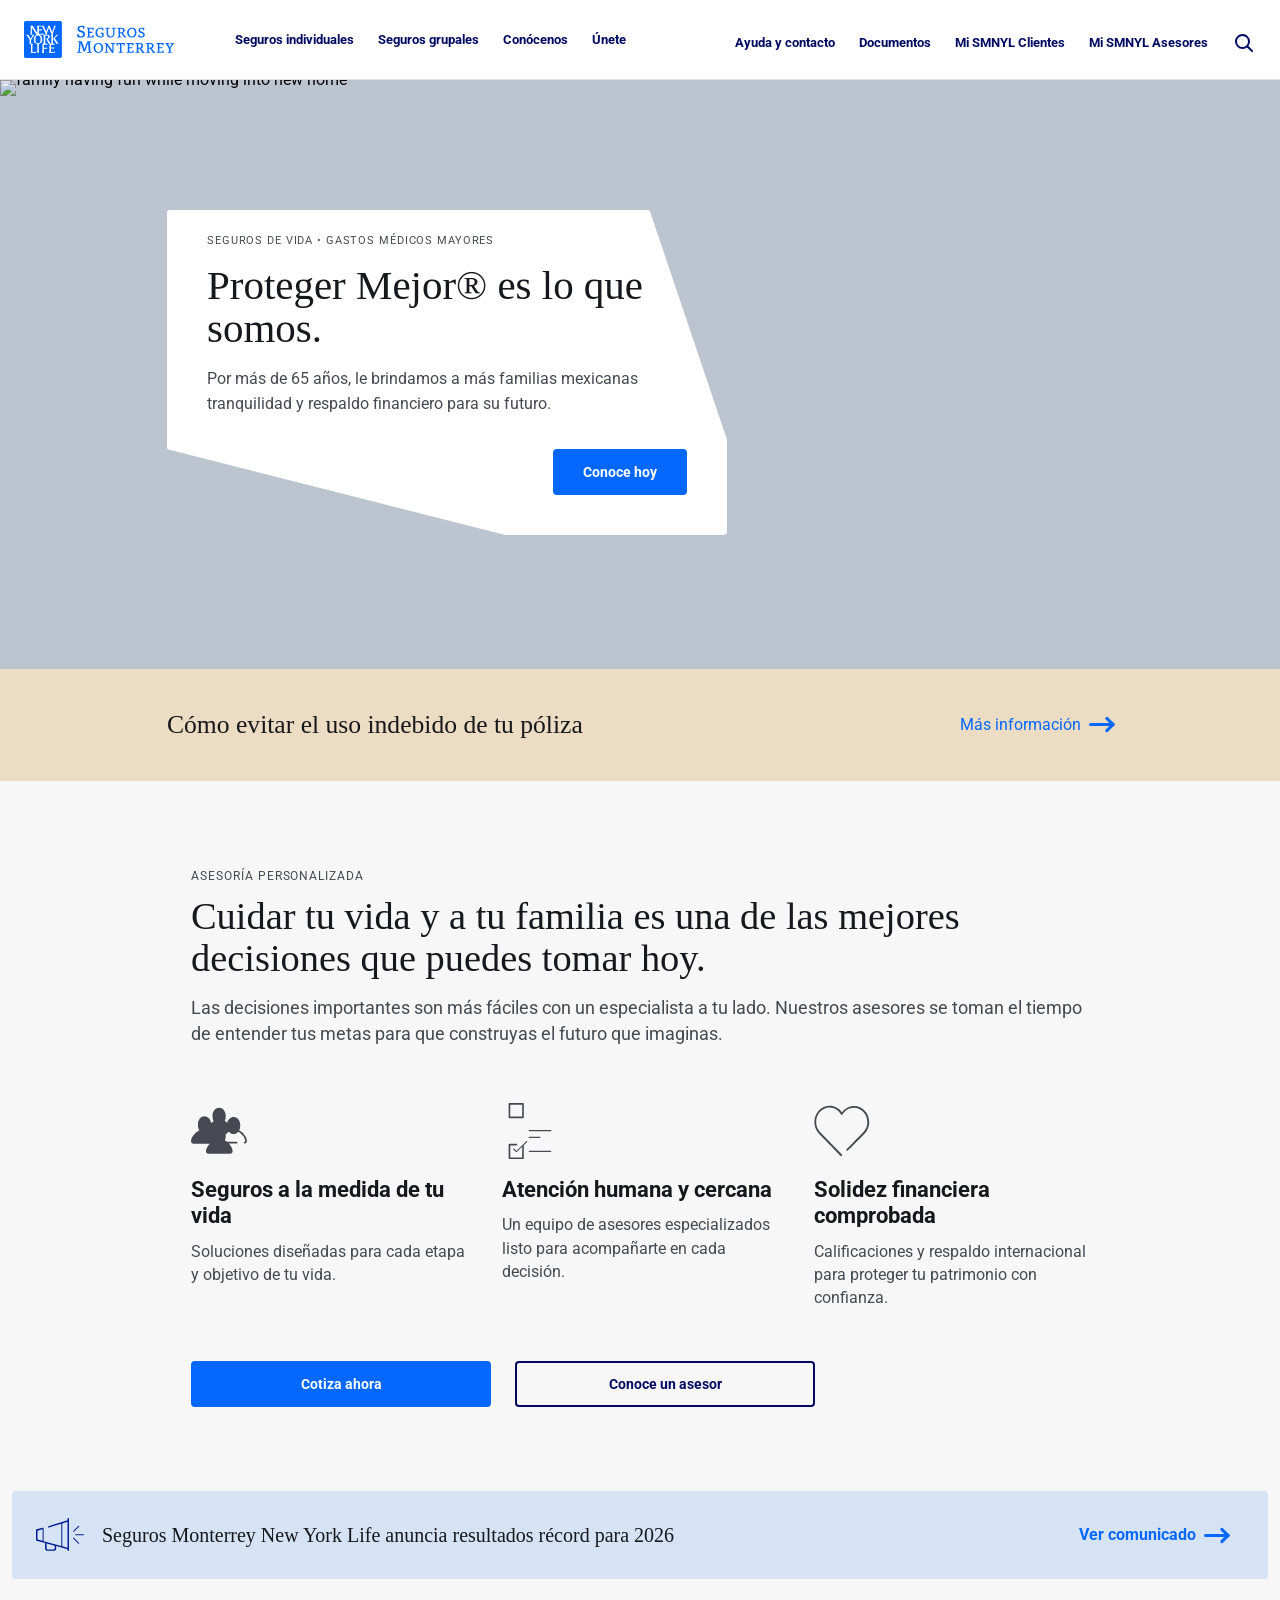
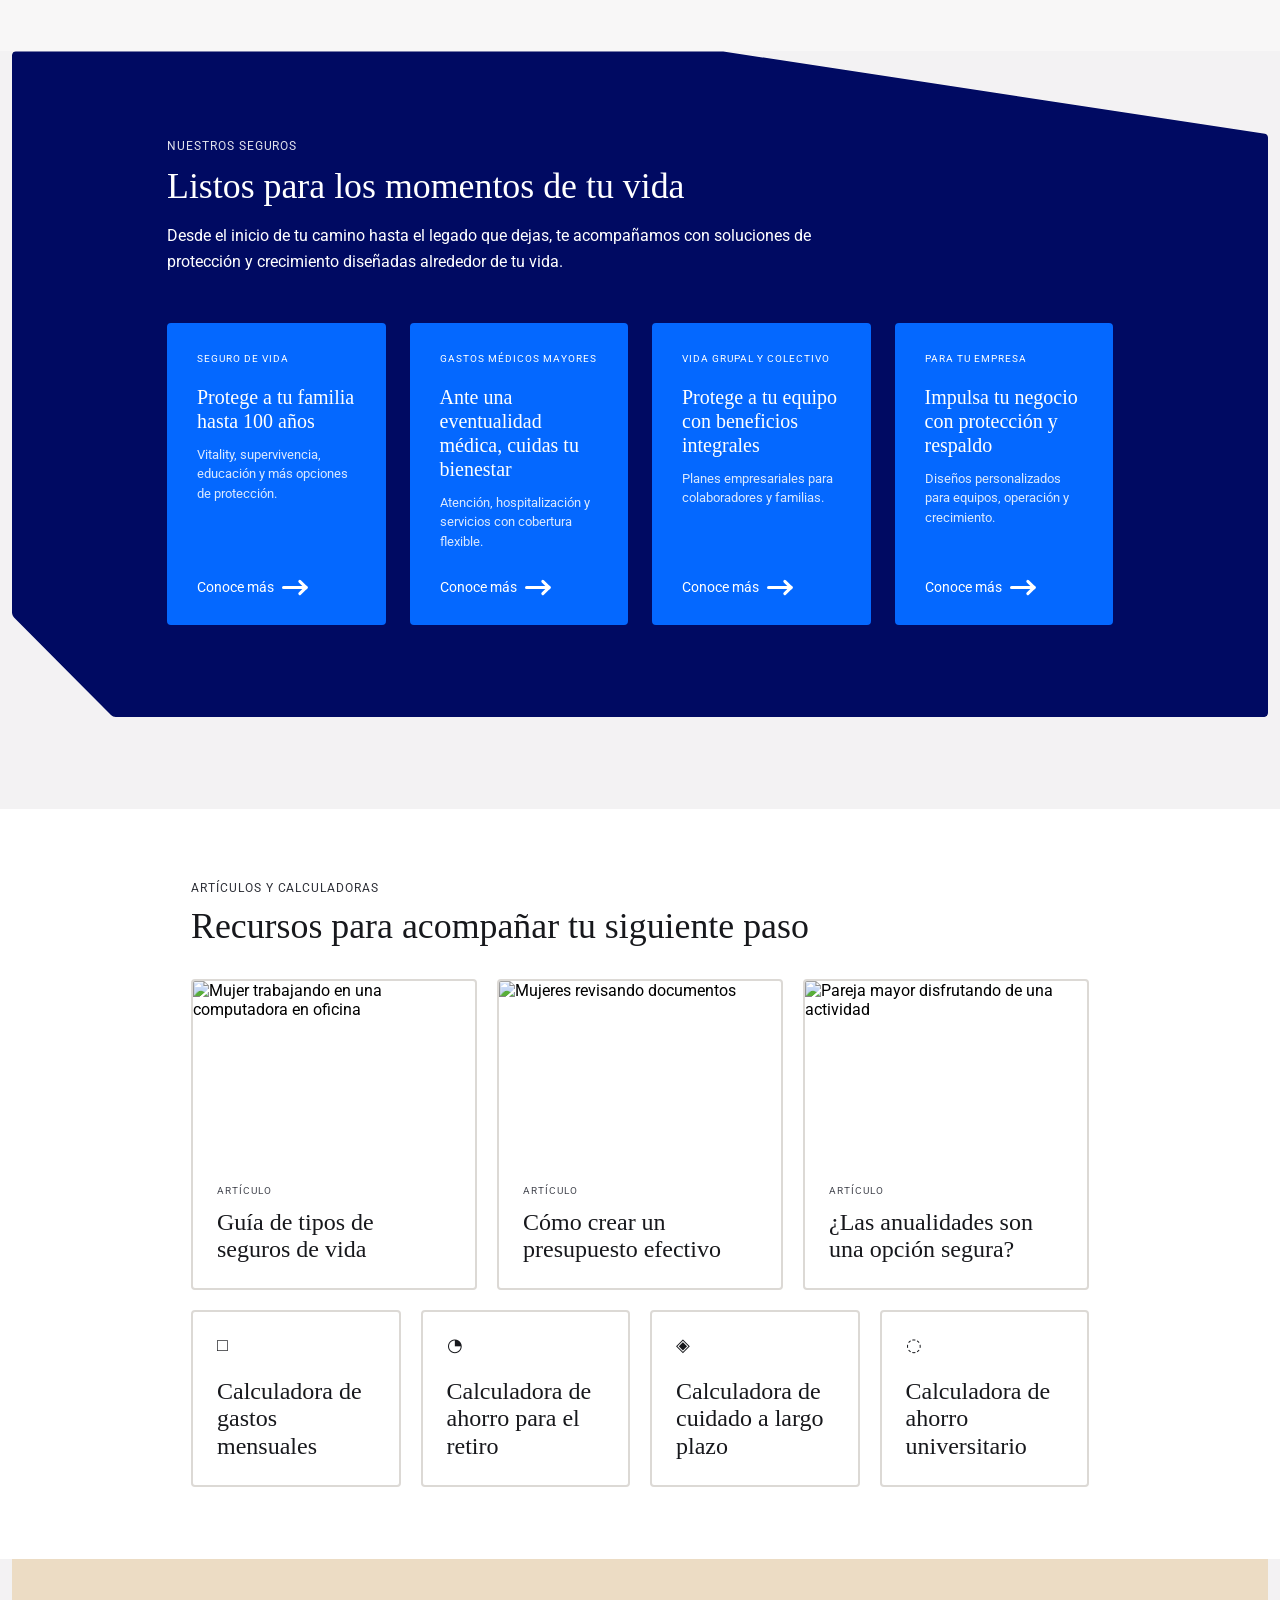
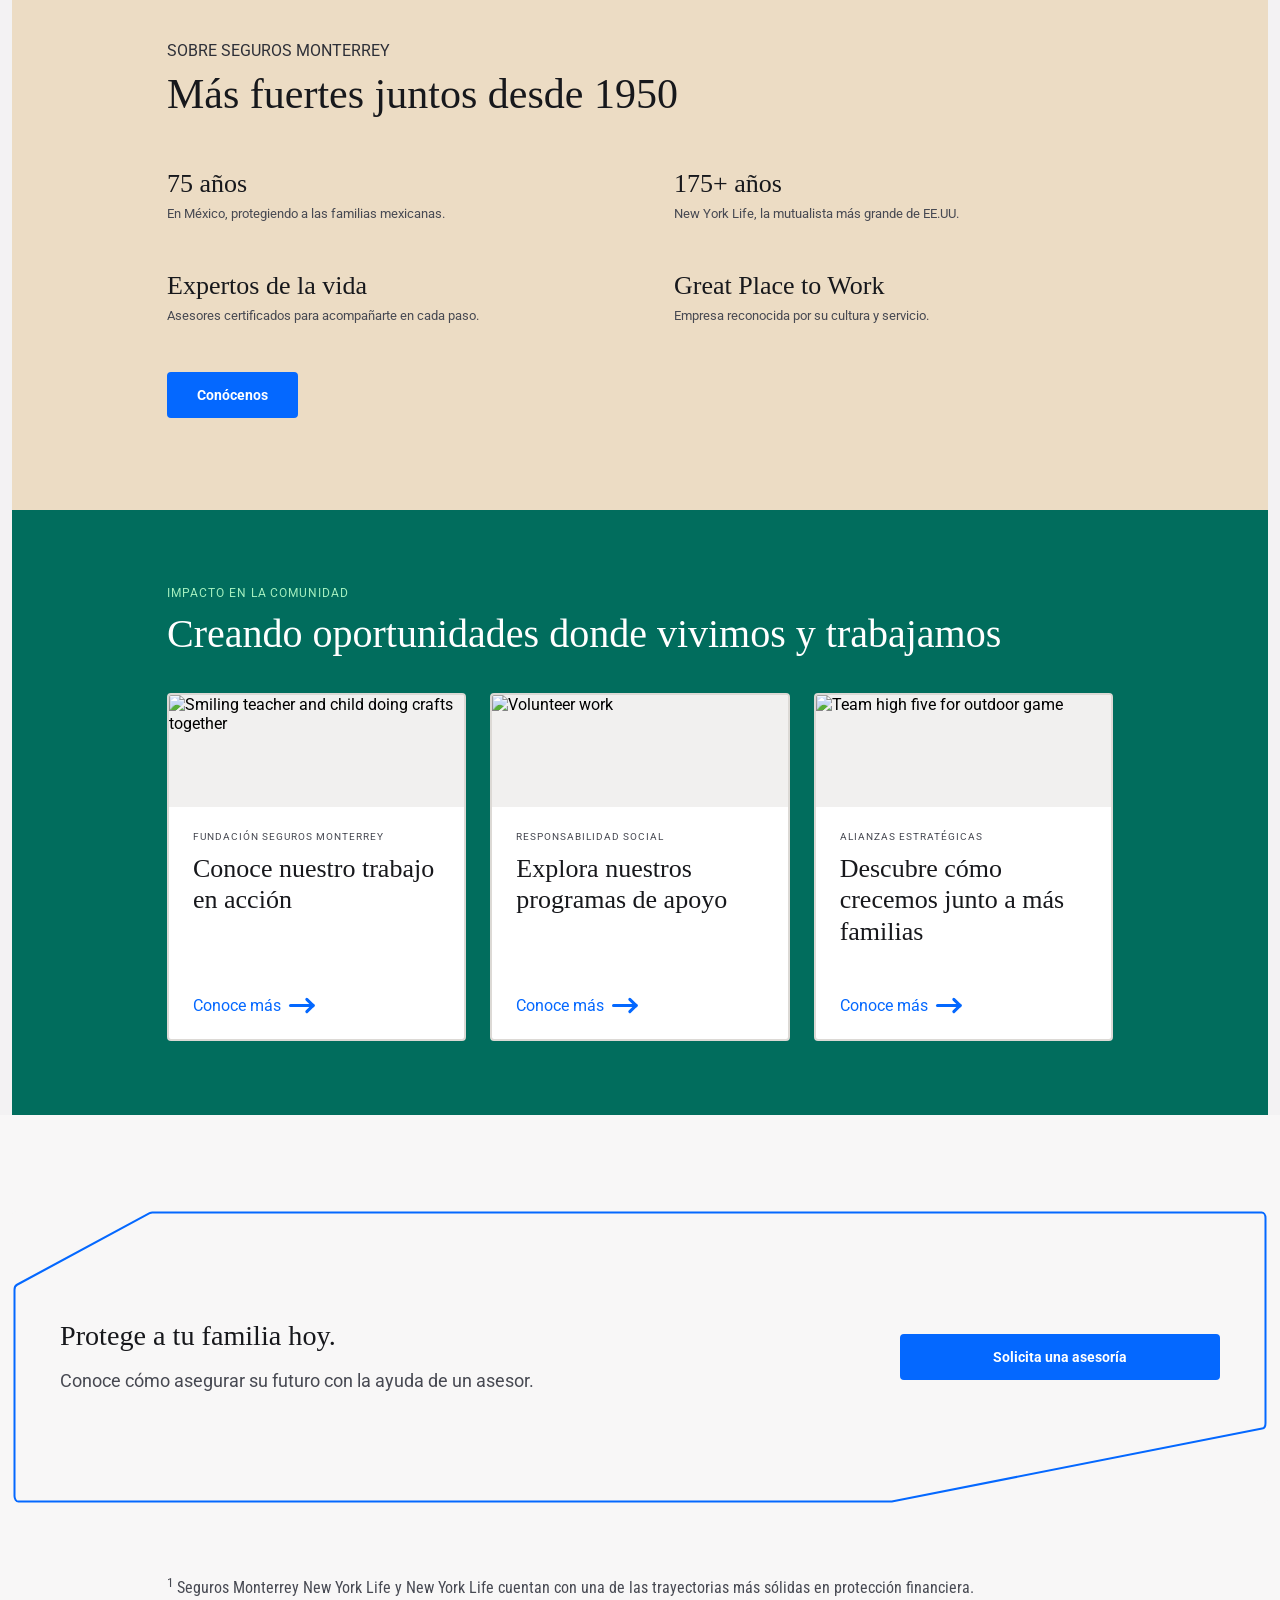
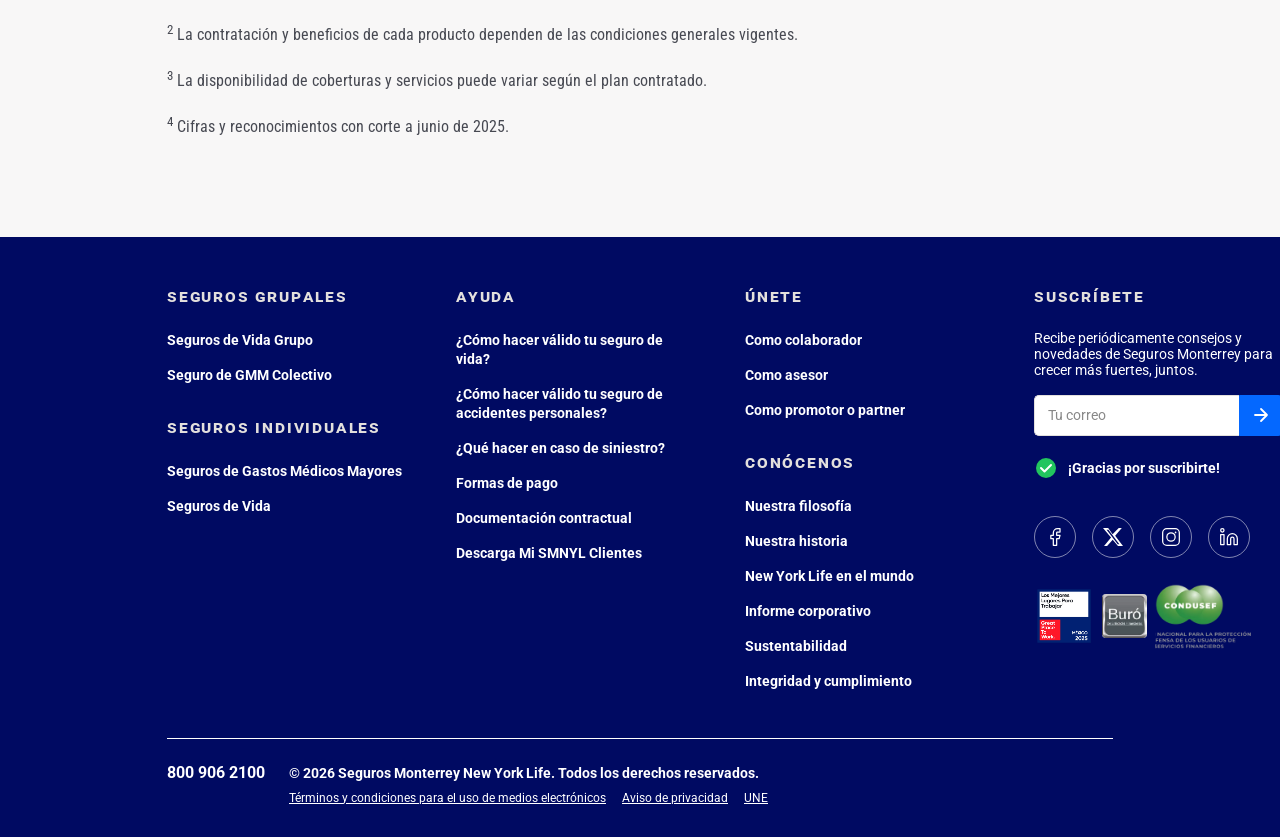
==== commit d102b62b: "feat: Phase 2 polish + nav typography and mega menu fixes - Add SMNYL logo SVG/PNG assets and announ" ====
--- a/index.html
+++ b/index.html
@@ -6,7 +6,8 @@
   <title>Seguros Monterrey New York Life</title>
   <link rel="preconnect" href="https://fonts.googleapis.com">
   <link rel="preconnect" href="https://fonts.gstatic.com" crossorigin>
-  <link href="https://fonts.googleapis.com/css2?family=Roboto:wght@400;700&display=swap" rel="stylesheet">
+  <link href="https://fonts.googleapis.com/css2?family=Roboto:wght@400;500;700&display=swap" rel="stylesheet">
+  <link href="https://fonts.googleapis.com/css2?family=Roboto+Condensed:wght@400&display=swap" rel="stylesheet">
   <link rel="stylesheet" href="css/styles.css">
 </head>
 <body>
@@ -16,7 +17,11 @@
     <div class="header__inner">
 
       <a href="/" class="header__logo" aria-label="Seguros Monterrey New York Life">
-        <div class="logo-box"><span class="logo-text">SMNYL</span></div>
+        <img class="header__logo-img"
+             src="img/smnyl-logo.svg"
+             width="150"
+             height="38"
+             alt="Seguros Monterrey New York Life">
       </a>
 
       <!-- Nav principal (L1 triggers) -->
@@ -29,8 +34,14 @@
                 aria-expanded="false" aria-controls="megaMenu" type="button">
           Seguros grupales
         </button>
-        <a href="#conocenos" class="nav-item nav-item--link">Conócenos</a>
-        <a href="#unete"     class="nav-item nav-item--link">Únete</a>
+        <button class="nav-item js-menu-trigger" data-menu="conocenos"
+                aria-expanded="false" aria-controls="megaMenu" type="button">
+          Conócenos
+        </button>
+        <button class="nav-item js-menu-trigger" data-menu="unete"
+                aria-expanded="false" aria-controls="megaMenu" type="button">
+          Únete
+        </button>
       </nav>
 
       <!-- Nav secundaria -->
@@ -77,10 +88,10 @@
       <div class="sidebar__cta">
         <div class="sidebar__cta-rule"></div>
         <p class="sidebar__cta-title">Cuenta con un seguro adecuado a tus objetivos</p>
-        <p class="sidebar__cta-desc">Nuestros asesores te ayudan a encontrar el plan perfecto para ti y tu familia.</p>
-        <a href="#" class="btn btn--text">
+        <p class="sidebar__cta-desc">¿Quieres saber cuál es el seguro ideal para ti? Un asesor puede ayudarte a construir una solución personalizada para ti.</p>
+        <a href="#" class="sidebar__cta-link">
           Me interesa
-          <svg class="icon icon--arrow-long" viewBox="0 0 26 14" fill="none">
+          <svg class="icon icon--arrow-long" viewBox="0 0 26 14" fill="none" aria-hidden="true">
             <path d="M0 7H24M24 7L18 1.5M24 7L18 12.5" stroke="currentColor" stroke-width="1.5"
                   stroke-linecap="round" stroke-linejoin="round"/>
           </svg>
@@ -126,10 +137,7 @@
         <!-- Clear button — aparece cuando hay texto -->
         <button class="search-clear js-search-clear" type="button"
                 aria-label="Limpiar búsqueda" hidden>
-          <svg class="icon" viewBox="0 0 14 14" fill="none">
-            <path d="M1 1L13 13M13 1L1 13" stroke="currentColor" stroke-width="1.5"
-                  stroke-linecap="round"/>
-          </svg>
+          Limpiar
         </button>
         <button class="search-btn" type="submit" aria-label="Realizar búsqueda">
           <svg class="icon" viewBox="0 0 16 16" fill="none">
@@ -138,6 +146,8 @@
           </svg>
         </button>
       </div>
+      <ul class="search-dropdown" id="searchDropdown"
+          role="listbox" aria-label="Sugerencias de búsqueda" hidden></ul>
     </div>
 
     <div class="search-panel__overlay js-close-search" tabindex="-1" aria-hidden="true"></div>
@@ -227,20 +237,19 @@
     <!-- §1 HERO (cmp-hero__billboard) ---------------------- -->
     <section class="cmp-hero__billboard">
       <div class="cmp-hero__image" aria-hidden="true">
-        <div class="hero__img-placeholder"></div>
+        <img class="cmp-hero__img" src="https://assets.newyorklife.com/is/image/nylAssetsProd/3x2_family-having-fun-while-moving-into-new-home_AdobeStock_407281005_EXTENDED-w2000-h857-fpng-alpha" alt="family having fun while moving into new home">
       </div>
       <div class="cmp-hero__container">
         <div class="cmp-hero__content">
           <h1 class="cmp-hero__title">
-            <span class="cmp-hero__pretitle">La aseguradora más confiable de México</span>
-            Siempre contigo, protegiéndote mejor cada día
+            <span class="cmp-hero__pretitle">SEGUROS DE VIDA • GASTOS MÉDICOS MAYORES</span>
+            Proteger Mejor® es lo que somos.
           </h1>
           <div class="cmp-hero__description">
-            <p>Con 75 años en México y el respaldo de New York Life, seguros de vida y gastos médicos para proteger lo que más amas.</p>
+            <p>Por más de 65 años, le brindamos a más familias mexicanas tranquilidad y respaldo financiero para su futuro.</p>
           </div>
           <div class="cmp-hero__cta">
-            <a href="#" class="btn btn--primary">Cotiza tu seguro</a>
-            <a href="#" class="btn btn--outline">Encuentra un asesor</a>
+            <a href="#" class="btn btn--primary">Conoce hoy</a>
           </div>
         </div>
       </div>
@@ -249,10 +258,10 @@
     <!-- §2 BRAND PROMISE STRIP ----------------------------- -->
     <section class="brand-promise">
       <div class="brand-promise__inner">
-        <p class="brand-promise__text">75 años junto a las familias mexicanas · Con el respaldo de New York Life</p>
+        <p class="brand-promise__text">Cómo evitar el uso indebido de tu póliza</p>
         <a href="#" class="brand-promise__link">
-          Conoce nuestra historia
-          <span class="arrow-icon" aria-hidden="true"><span class="arrow"></span></span>
+          Más información
+          <span class="button--arrow" aria-hidden="true"><span class="button--arrow-icon"></span></span>
         </a>
       </div>
     </section>
@@ -260,8 +269,8 @@
     <!-- §3 ¿CÓMO TE AYUDAMOS? (feature cards) -------------- -->
     <section class="howhelp" id="como-te-ayudamos">
       <div class="howhelp__inner">
-        <p class="howhelp__eyebrow">Guía Personalizada</p>
-        <h2 class="howhelp__title">¿Cómo te ayudamos?</h2>
+        <p class="howhelp__eyebrow">ASESORÍA PERSONALIZADA</p>
+        <h2 class="howhelp__title">Cuidar tu vida y a tu familia es una de las mejores decisiones que puedes tomar hoy.</h2>
         <p class="howhelp__lead">Las decisiones importantes son más fáciles con un especialista a tu lado. Nuestros asesores se toman el tiempo de entender tus metas para que construyas el futuro que imaginas.</p>
 
         <div class="howhelp__grid">
@@ -272,7 +281,7 @@
             </div>
             <div class="howhelp__card-content">
               <h3 class="howhelp__card-title">Seguros a la medida de tu vida</h3>
-              <p class="howhelp__card-body">Vida, salud y protección empresarial diseñados para cada etapa.</p>
+              <p class="howhelp__card-body">Soluciones diseñadas para cada etapa y objetivo de tu vida.</p>
             </div>
           </div>
 
@@ -282,7 +291,7 @@
             </div>
             <div class="howhelp__card-content">
               <h3 class="howhelp__card-title">Atención humana y cercana</h3>
-              <p class="howhelp__card-body">Asesores certificados que te acompañan cuando más lo necesitas.</p>
+              <p class="howhelp__card-body">Un equipo de asesores especializados listo para acompañarte en cada decisión.</p>
             </div>
           </div>
 
@@ -292,7 +301,7 @@
             </div>
             <div class="howhelp__card-content">
               <h3 class="howhelp__card-title">Solidez financiera comprobada</h3>
-              <p class="howhelp__card-body">75 años en México respaldados por New York Life, la mutualista más grande de EE.UU.</p>
+              <p class="howhelp__card-body">Calificaciones y respaldo internacional para proteger tu patrimonio con confianza.</p>
             </div>
           </div>
 
@@ -300,8 +309,20 @@
 
         <div class="howhelp__cta">
           <a href="#" class="btn btn--primary">Cotiza ahora</a>
-          <a href="#" class="btn btn--outline">Consulta un asesor</a>
-        </div>
+          <a href="#" class="btn btn--outline">Conoce un asesor</a>
+        </div>
+      </div>
+    </section>
+
+    <!-- §3.5 ANNOUNCEMENT STRIP ---------------------------- -->
+    <section class="announcement-strip" aria-label="Comunicado">
+      <div class="announcement-strip__inner">
+        <img class="announcement-strip__icon" src="img/icon-announcement-blue.svg" alt="icon-announcement" loading="lazy">
+        <h4 class="announcement-strip__title">Seguros Monterrey New York Life anuncia resultados récord para 2026</h4>
+        <a href="#" class="announcement-strip__link">
+          Ver comunicado
+          <span class="button--arrow" aria-hidden="true"><span class="button--arrow-icon"></span></span>
+        </a>
       </div>
     </section>
 
@@ -309,7 +330,7 @@
     <section class="products" id="productos">
       <div class="products__inner">
         <div class="products__header">
-          <p class="products__eyebrow">Nuestros Seguros</p>
+          <p class="products__eyebrow">NUESTROS SEGUROS</p>
           <h2 class="products__title">Listos para los momentos de tu vida</h2>
           <p class="products__lead">Desde el inicio de tu camino hasta el legado que dejas, te acompañamos con soluciones de protección y crecimiento diseñadas alrededor de tu vida.</p>
         </div>
@@ -317,56 +338,56 @@
 
           <a href="#" class="product-card">
             <div class="product-card__content">
-              <div class="product-card__pretitle">Individuales</div>
-              <p class="product-card__name">Seguros de Vida</p>
+              <div class="product-card__pretitle">Seguro de vida</div>
+              <p class="product-card__name">Protege a tu familia hasta 100 años</p>
               <div class="product-card__desc">
-                <p>Imagina Ser®, Realiza®, Vida Mujer®, Objetivo Vida® — protección para cada etapa.</p>
+                <p>Vitality, supervivencia, educación y más opciones de protección.</p>
               </div>
               <span class="product-card__link">
                 Conoce más
-                <span class="arrow-icon" aria-hidden="true"><span class="arrow"></span></span>
+                <span class="button--arrow" aria-hidden="true"><span class="button--arrow-icon"></span></span>
               </span>
             </div>
           </a>
 
           <a href="#" class="product-card">
             <div class="product-card__content">
-              <div class="product-card__pretitle">Individuales</div>
-              <p class="product-card__name">Gastos Médicos Mayores</p>
+              <div class="product-card__pretitle">Gastos médicos mayores</div>
+              <p class="product-card__name">Ante una eventualidad médica, cuidas tu bienestar</p>
               <div class="product-card__desc">
-                <p>Alfa Medical®, Alfa Medical Flex®, Alfa Medical Internacional® — cobertura integral.</p>
+                <p>Atención, hospitalización y servicios con cobertura flexible.</p>
               </div>
               <span class="product-card__link">
                 Conoce más
-                <span class="arrow-icon" aria-hidden="true"><span class="arrow"></span></span>
+                <span class="button--arrow" aria-hidden="true"><span class="button--arrow-icon"></span></span>
               </span>
             </div>
           </a>
 
           <a href="#" class="product-card">
             <div class="product-card__content">
-              <div class="product-card__pretitle">Grupales</div>
-              <p class="product-card__name">Vida Grupal y Colectivo</p>
+              <div class="product-card__pretitle">Vida grupal y colectivo</div>
+              <p class="product-card__name">Protege a tu equipo con beneficios integrales</p>
               <div class="product-card__desc">
-                <p>Seguro de Vida Grupo, Visualiza®, GMM Colectivo — protección para tus colaboradores.</p>
+                <p>Planes empresariales para colaboradores y familias.</p>
               </div>
               <span class="product-card__link">
                 Conoce más
-                <span class="arrow-icon" aria-hidden="true"><span class="arrow"></span></span>
+                <span class="button--arrow" aria-hidden="true"><span class="button--arrow-icon"></span></span>
               </span>
             </div>
           </a>
 
           <a href="#" class="product-card">
             <div class="product-card__content">
-              <div class="product-card__pretitle">Empresarial</div>
-              <p class="product-card__name">Para tu empresa</p>
+              <div class="product-card__pretitle">Para tu empresa</div>
+              <p class="product-card__name">Impulsa tu negocio con protección y respaldo</p>
               <div class="product-card__desc">
-                <p>Médico Empresarial, Accidentes Personales Colectivo — protección para tus colaboradores.</p>
+                <p>Diseños personalizados para equipos, operación y crecimiento.</p>
               </div>
               <span class="product-card__link">
                 Conoce más
-                <span class="arrow-icon" aria-hidden="true"><span class="arrow"></span></span>
+                <span class="button--arrow" aria-hidden="true"><span class="button--arrow-icon"></span></span>
               </span>
             </div>
           </a>
@@ -375,42 +396,158 @@
       </div>
     </section>
 
-    <!-- §5 POR QUÉ SMNYL (image + 2×2 differentiators) ---- -->
-    <section class="why-smnyl">
-      <div class="why-smnyl__inner">
-        <div class="why-smnyl__media" aria-hidden="true"></div>
-        <div class="why-smnyl__content">
-          <p class="why-smnyl__eyebrow">Sobre Seguros Monterrey</p>
-          <h2 class="why-smnyl__title">Más fuertes juntos desde 1950</h2>
-          <div class="why-smnyl__grid">
-            <div class="differentiator">
-              <h4 class="differentiator__value">75 años</h4>
-              <p class="differentiator__label">En México, protegiendo a las familias mexicanas</p>
-            </div>
-            <div class="differentiator">
-              <h4 class="differentiator__value">175+ años</h4>
-              <p class="differentiator__label">New York Life, la mutualista más grande de EE.UU.</p>
-            </div>
-            <div class="differentiator">
-              <h4 class="differentiator__value">Expertos de la Vida</h4>
-              <p class="differentiator__label">Asesores certificados a tu lado</p>
-            </div>
-            <div class="differentiator">
-              <h4 class="differentiator__value">Great Place to Work</h4>
-              <p class="differentiator__label">Empresa reconocida · CONDUSEF</p>
-            </div>
-          </div>
-          <a href="#" class="btn btn--primary">Conócenos</a>
-        </div>
-      </div>
-    </section>
-
-    <!-- §6 CIERRE / ASESOR (closing CTA) ------------------- -->
+    <!-- §5 RECURSOS ---------------------------------------- -->
+    <section class="resources" id="resources">
+      <div class="resources__inner">
+        <p class="resources__eyebrow">ARTÍCULOS Y CALCULADORAS</p>
+        <h2 class="resources__title">Recursos para acompañar tu siguiente paso</h2>
+        <div class="resources__grid">
+          <a class="resources-card resources-card--article" href="#">
+            <img src="https://assets.newyorklife.com/is/image/nylAssetsProd/women-working-on-computer-w575-h323" alt="Mujer trabajando en una computadora en oficina">
+            <div class="resources-card__body">
+              <span class="resources-card__pretitle">Artículo</span>
+              <h3 class="resources-card__title">Guía de tipos de seguros de vida</h3>
+            </div>
+          </a>
+          <a class="resources-card resources-card--article" href="#">
+            <img src="https://assets.newyorklife.com/is/image/nylAssetsProd/6-reasons-why-why-to-buy-life-insurance-iStock-1156486392-3x2-ratio-w575-h323" alt="Mujeres revisando documentos">
+            <div class="resources-card__body">
+              <span class="resources-card__pretitle">Artículo</span>
+              <h3 class="resources-card__title">Cómo crear un presupuesto efectivo</h3>
+            </div>
+          </a>
+          <a class="resources-card resources-card--article" href="#">
+            <img src="https://assets.newyorklife.com/is/image/newyorklife/older-couple-enjoying-pottery-shutterstock_633965222-w575-h323" alt="Pareja mayor disfrutando de una actividad">
+            <div class="resources-card__body">
+              <span class="resources-card__pretitle">Artículo</span>
+              <h3 class="resources-card__title">¿Las anualidades son una opción segura?</h3>
+            </div>
+          </a>
+          <a class="resources-card resources-card--tool" href="#">
+            <div class="resources-card__icon" aria-hidden="true">□</div>
+            <div class="resources-card__body">
+              <h3 class="resources-card__title">Calculadora de gastos mensuales</h3>
+            </div>
+          </a>
+          <a class="resources-card resources-card--tool" href="#">
+            <div class="resources-card__icon" aria-hidden="true">◔</div>
+            <div class="resources-card__body">
+              <h3 class="resources-card__title">Calculadora de ahorro para el retiro</h3>
+            </div>
+          </a>
+          <a class="resources-card resources-card--tool" href="#">
+            <div class="resources-card__icon" aria-hidden="true">◈</div>
+            <div class="resources-card__body">
+              <h3 class="resources-card__title">Calculadora de cuidado a largo plazo</h3>
+            </div>
+          </a>
+          <a class="resources-card resources-card--tool" href="#">
+            <div class="resources-card__icon" aria-hidden="true">◌</div>
+            <div class="resources-card__body">
+              <h3 class="resources-card__title">Calculadora de ahorro universitario</h3>
+            </div>
+          </a>
+        </div>
+      </div>
+    </section>
+
+    <!-- §6 SOBRE SMNYL ------------------------------------- -->
+    <section class="about-nyl">
+      <div class="about-nyl__inner">
+        <div class="about-nyl__hero" aria-hidden="true">
+          <img src="https://assets.newyorklife.com/is/image/nylAssetsProd/3x2_senior-couple-handshake-and-meeting-with-financial-advisor_AdobeStock_1281397116-w1400-h380" alt="">
+        </div>
+        <p class="about-nyl__eyebrow">SOBRE SEGUROS MONTERREY</p>
+        <h2 class="about-nyl__title">Más fuertes juntos desde 1950</h2>
+        <div class="about-nyl__grid">
+          <div class="about-nyl__item">
+            <h3 class="about-nyl__item-title">75 años</h3>
+            <p class="about-nyl__item-body">En México, protegiendo a las familias mexicanas.</p>
+          </div>
+          <div class="about-nyl__item">
+            <h3 class="about-nyl__item-title">175+ años</h3>
+            <p class="about-nyl__item-body">New York Life, la mutualista más grande de EE.UU.</p>
+          </div>
+          <div class="about-nyl__item">
+            <h3 class="about-nyl__item-title">Expertos de la vida</h3>
+            <p class="about-nyl__item-body">Asesores certificados para acompañarte en cada paso.</p>
+          </div>
+          <div class="about-nyl__item">
+            <h3 class="about-nyl__item-title">Great Place to Work</h3>
+            <p class="about-nyl__item-body">Empresa reconocida por su cultura y servicio.</p>
+          </div>
+        </div>
+        <a href="#" class="btn btn--primary">Conócenos</a>
+      </div>
+    </section>
+
+    <!-- §7 IMPACTO EN LA COMUNIDAD ------------------------- -->
+    <section class="community-impact">
+      <div class="community-impact__inner">
+        <p class="community-impact__eyebrow">IMPACTO EN LA COMUNIDAD</p>
+        <h2 class="community-impact__title">Creando oportunidades donde vivimos y trabajamos</h2>
+        <div class="community-impact__grid">
+          <a class="community-card" href="#">
+            <img src="https://assets.newyorklife.com/is/image/nylAssetsProd/Foundation-Smiling-Teaching-Doing-Crafts-With-Young-Girl-4_3-w575-h323" alt="Smiling teacher and child doing crafts together" loading="lazy">
+            <div class="community-card__body">
+              <span class="community-card__pretitle">Fundación Seguros Monterrey</span>
+              <h3 class="community-card__title">Conoce nuestro trabajo en acción</h3>
+              <span class="community-card__link">
+                Conoce más
+                <span class="button--arrow" aria-hidden="true"><span class="button--arrow-icon"></span></span>
+              </span>
+            </div>
+          </a>
+          <a class="community-card" href="#">
+            <img src="https://assets.newyorklife.com/is/image/nylAssetsProd/Our-People-Agent-Volunteers-w575-h323" alt="Volunteer work" loading="lazy">
+            <div class="community-card__body">
+              <span class="community-card__pretitle">Responsabilidad social</span>
+              <h3 class="community-card__title">Explora nuestros programas de apoyo</h3>
+              <span class="community-card__link">
+                Conoce más
+                <span class="button--arrow" aria-hidden="true"><span class="button--arrow-icon"></span></span>
+              </span>
+            </div>
+          </a>
+          <a class="community-card" href="#">
+            <img src="https://assets.newyorklife.com/is/image/nylAssetsProd/Partnership-Hero-3x2-image-template-with-safe-area-2000x1333-w575-h323" alt="Team high five for outdoor game" loading="lazy">
+            <div class="community-card__body">
+              <span class="community-card__pretitle">Alianzas estratégicas</span>
+              <h3 class="community-card__title">Descubre cómo crecemos junto a más familias</h3>
+              <span class="community-card__link">
+                Conoce más
+                <span class="button--arrow" aria-hidden="true"><span class="button--arrow-icon"></span></span>
+              </span>
+            </div>
+          </a>
+        </div>
+      </div>
+    </section>
+
+    <!-- §8 CLOSING CTA ------------------------------------- -->
     <section class="closing-cta">
       <div class="closing-cta__inner">
-        <h2 class="closing-cta__title">¿Qué seguro es el indicado para ti?</h2>
-        <p class="closing-cta__body">Nuestros asesores te orientan sin compromiso. Encuéntralos en todo México.</p>
-        <a href="#" class="btn btn--primary">Consulta un asesor financiero</a>
+        <svg class="closing-cta__outline closing-cta__outline--desktop" xmlns="http://www.w3.org/2000/svg" version="1.1" viewBox="-0.002 -0.005 1.004 1.01" preserveAspectRatio="none" aria-hidden="true">
+          <path vector-effect="non-scaling-stroke" d="M.002.2501L.108.0025c.0007-.0017.0015-.0025.0022-.0025h.8867c.0017,0,.0031.0084.0031.0189v.71c0,.0094-.0011.0174-.0027.0187l-.296.2521s-.0006.0004-.0009.0004H.0031c-.0017,0-.0031-.0084-.0031-.0189V.2677c0-.0078.0008-.0148.002-.0176Z"></path>
+        </svg>
+        <svg class="closing-cta__outline closing-cta__outline--mobile" xmlns="http://www.w3.org/2000/svg" version="1.1" viewBox="-0.002 -0.005 1.004 1.01" preserveAspectRatio="none" aria-hidden="true">
+          <path vector-effect="non-scaling-stroke" d="M.2039,0h.7921C.9982,0,1,.0017,1,.0038v.8419c0,.0017-.0012.0032-.0029.0037l-.5518.1503c-.0007.0002-.0014.0003-.0022.0003H.004c-.0022,0-.004-.0017-.004-.0038V.1532c0-.0024.0011-.0046.0031-.0061L.199.0016C.2004.0006.2022,0,.2039,0Z"></path>
+        </svg>
+        <div class="closing-cta__copy">
+          <h2 class="closing-cta__title">Protege a tu familia hoy.</h2>
+          <p class="closing-cta__body">Conoce cómo asegurar su futuro con la ayuda de un asesor.</p>
+        </div>
+        <a href="#" class="btn btn--primary">Solicita una asesoría</a>
+      </div>
+    </section>
+
+    <!-- §9 DISCLAIMERS ------------------------------------- -->
+    <section class="disclaimer">
+      <div class="disclaimer__inner">
+        <p><sup>1</sup> Seguros Monterrey New York Life y New York Life cuentan con una de las trayectorias más sólidas en protección financiera.</p>
+        <p><sup>2</sup> La contratación y beneficios de cada producto dependen de las condiciones generales vigentes.</p>
+        <p><sup>3</sup> La disponibilidad de coberturas y servicios puede variar según el plan contratado.</p>
+        <p><sup>4</sup> Cifras y reconocimientos con corte a junio de 2025.</p>
       </div>
     </section>
 
@@ -482,7 +619,7 @@
                 <div class="subscribe-input-group">
                   <label for="subscribeInput" class="sr-only">Correo electrónico</label>
                   <input type="email" id="subscribeInput" name="email"
-                         class="subscribe-input" placeholder="Tu correo electrónico"
+                         class="subscribe-input" placeholder="Tu correo"
                          required aria-describedby="subscribeError">
                   <button class="subscribe-btn" type="submit" aria-label="Suscribirse">
                     <!-- Arrow (default) -->
--- a/css/styles.css
+++ b/css/styles.css
@@ -17,11 +17,14 @@
   --c-error:       #DC2626;
 
   --f-heading: 'Alverata', Georgia, 'Palatino Linotype', serif;
-  --f-body:    'Roboto', -apple-system, BlinkMacSystemFont, sans-serif;
+  --f-body:    'Roboto', 'Helvetica Neue', Arial, sans-serif;
+  --f-nav:     'Roboto', 'Helvetica Neue', Arial, sans-serif;
 
   --header-h:  80px;
-  --sidebar-w: 301px;
+  --sidebar-w: min(33.333vw, 490px);
   --max-w:     1512px;
+  --shell-w:   min(var(--max-w), calc(100% - 24px));
+  --menu-pad:  155px;
 
   --ease-out:  cubic-bezier(0.16, 1, 0.3, 1);
 }
@@ -35,7 +38,7 @@
 
 body {
   font-family: var(--f-body);
-  background: var(--c-sand);
+  background: #f3f2f3;
   color: var(--c-black);
   min-width: 1280px;
   overflow-x: hidden;
@@ -79,109 +82,136 @@
 
 .header__inner {
   display: flex;
-  align-items: center;
+  align-items: stretch;
   height: 100%;
-  max-width: var(--max-w);
-  margin: 0 auto;
+  width: 100%;
+  max-width: none;
+  margin: 0;
   padding: 0 24px;
   gap: 24px;
 }
 
 /* Logo */
-.header__logo  { flex-shrink: 0; }
-
-.logo-box {
-  width: 149.9px; height: 38px;
-  background: var(--c-primary);
-  display: flex; align-items: center; justify-content: center;
-}
-
-.logo-text {
-  color: var(--c-white);
-  font-family: var(--f-body);
-  font-weight: 700; font-size: 14px; letter-spacing: 0.12em;
+.header__logo {
+  flex-shrink: 0;
+  display: flex;
+  align-items: center;
+}
+.header__logo-img {
+  width: 149.9px;
+  height: auto;
+  display: block;
 }
 
 /* Nav principal */
 .header__nav-main {
-  display: flex; align-items: center; gap: 24px;
-  margin-left: 14px; flex: 1;
+  display: flex;
+  align-items: stretch;
+  gap: 24px;
+  margin-left: 37px;
+  flex: 1;
+  min-width: 0;
 }
 
 /* Nav item base (botón y enlace) */
 .nav-item {
   position: relative;
-  height: var(--header-h);
-  display: flex; align-items: center;
+  height: 46px;
+  display: flex;
+  align-items: center;
+  margin-top: 17px;
   padding: 0;
-  font-family: var(--f-body); font-weight: 700;
-  font-size: 12px; line-height: 14px;
-  color: var(--c-navy);
+  font-family: var(--f-nav); font-weight: 700;
+  font-size: 13px; line-height: 15.3px;
+  color: #000a62;
   white-space: nowrap;
   border: none; background: none; cursor: pointer;
   text-decoration: none;
-  transition: color 0.15s;
-}
-
-/* Underline animado — patrón ::before de NYL */
+  transition: color 0.15s ease;
+}
+
+/* Underline desktop — patrón de navegación NYL */
 .nav-item::before {
   content: '';
-  position: absolute; bottom: 0; left: 0; right: 0;
-  height: 3px;
-  background: var(--c-navy);
-  transform: scaleX(0);
-  transform-origin: left;
-  transition: transform 0.2s var(--ease-out);
-}
-
-.nav-item:hover::before,
-.nav-item.is-active::before {
-  transform: scaleX(1);
+  position: absolute;
+  right: 0;
+  bottom: 0;
+  left: 0;
+  border-bottom: 3px solid transparent;
+  transition: border-color 0.2s ease;
+}
+
+.nav-item:hover {
+  color: #17181c;
+}
+
+.nav-item:hover::before {
+  border-color: #17181c;
+}
+
+.nav-item.is-active,
+.nav-item:active {
+  color: #000a62;
+}
+
+.nav-item.is-active::before,
+.nav-item:active::before {
+  border-color: #000a62;
 }
 
 /* Nav alternativa */
 .header__nav-alt {
-  display: flex; align-items: center; gap: 24px; margin-left: auto;
+  display: flex;
+  align-items: center;
+  gap: 24px;
+  margin-left: auto;
+  margin-top: 30px;
+  height: 26px;
 }
 
 .nav-item-alt {
-  font-family: var(--f-body); font-weight: 700;
-  font-size: 12px; line-height: 14px;
-  color: var(--c-navy);
+  display: flex;
+  align-items: center;
+  height: 26px;
+  font-family: var(--f-nav); font-weight: 700;
+  font-size: 13px; line-height: 15.3px;
+  color: #000a62;
   white-space: nowrap; text-decoration: none;
   background: none; border: none; cursor: pointer;
   padding: 0;
-}
-.nav-item-alt:hover { text-decoration: underline; }
-
-/* Mi SMNYL (account button) */
+  transition: color 0.15s ease;
+}
+.nav-item-alt:hover {
+  color: #17181c;
+  text-decoration: none;
+}
+
+/* Cuenta comparte estados con utility */
 .nav-item-alt--account {
-  color: var(--c-primary);
+  color: #000a62;
   position: relative;
 }
 .nav-item-alt--account::after {
-  content: '';
-  position: absolute; bottom: -4px; left: 0; right: 0;
-  height: 2px; background: var(--c-primary);
-  transform: scaleX(0);
-  transition: transform 0.2s var(--ease-out);
-}
-.nav-item-alt--account:hover::after,
-.nav-item-alt--account.is-active::after {
-  transform: scaleX(1);
-}
-.nav-item-alt--account:hover { text-decoration: none; }
+  content: none;
+}
 
 /* Search trigger */
 .search-trigger {
   display: flex; align-items: center; justify-content: center;
   width: 24px; height: 24px;
-  color: var(--c-navy); padding: 0;
-  transition: color 0.15s;
+  color: #000a62; padding: 0;
+  transition: color 0.15s ease;
 }
 .search-trigger:hover,
-.search-trigger.is-active { color: var(--c-primary); }
+.search-trigger.is-active { color: #17181c; }
 .search-trigger .icon { width: 24px; height: 24px; }
+
+.nav-item:focus-visible,
+.nav-item-alt:focus-visible,
+.search-trigger:focus-visible {
+  box-shadow: 0 0 0 2px #000a62;
+  outline: 0;
+}
 
 /* =========================================================
    SIDEBAR — BASE
@@ -207,7 +237,7 @@
    ========================================================= */
 .mega-menu {
   position: fixed;
-  top: var(--header-h); left: 0; right: 0;
+  top: var(--header-h); right: 0; bottom: 0; left: 0;
   z-index: 199;
   display: flex;
   pointer-events: none; visibility: hidden; opacity: 0;
@@ -219,58 +249,147 @@
 }
 
 /* L1 — blanco */
-.sidebar--l1 { background: var(--c-white); }
-
-.sidebar__nav { flex: 1; display: flex; flex-direction: column; }
+.sidebar--l1 {
+  background: var(--c-white);
+  padding: 0;
+  gap: 0;
+}
+
+.sidebar--l1 .sidebar__title { display: none; }
+
+.sidebar__nav {
+  flex: 1;
+  display: flex;
+  flex-direction: column;
+  overflow-y: auto;
+  padding-top: 20px;
+}
 
 .sidebar__link {
-  display: flex; align-items: center; justify-content: space-between;
-  width: 100%; padding: 12px 0;
-  font-family: var(--f-body); font-weight: 700;
-  font-size: 12px; line-height: 14px;
-  color: var(--c-black);
-  border: none; background: none; cursor: pointer;
+  display: block;
+  width: 100%;
+  padding: 16px 40px 20px 36px;
+  font-family: var(--f-heading); font-weight: 400;
+  font-size: 22px; line-height: 28px;
+  color: #17181c;
+  background-color: transparent;
+  border: 0;
+  border-left: 4px solid #fff;
+  cursor: pointer;
   text-align: left;
-  border-bottom: 1px solid var(--c-border);
-  transition: color 0.15s;
-}
-.sidebar__link:hover,
-.sidebar__link.is-active { color: var(--c-navy); }
+  transition: color 0.15s ease, background-color 0.15s ease, border-left-color 0.15s ease;
+}
+.sidebar__link:hover {
+  color: #2e3038;
+  background-color: #f8f7f7;
+  border-left-color: #2e3038;
+}
+.sidebar__link.is-active {
+  color: #001e94;
+  background-color: #f8f7f7;
+  border-left-color: #001e94;
+}
+.sidebar__link:active {
+  color: #001e94;
+  background-color: #f8f7f7;
+  border-left-color: #001e94;
+}
+
+.sidebar__link-label {
+  display: inline-block;
+  padding-top: 4px;
+}
 
 .sidebar__link-arrow {
-  width: 8px; height: 14px; flex-shrink: 0; color: var(--c-navy);
+  width: 8px; height: 14px; flex-shrink: 0; color: currentColor;
   transition: transform 0.15s;
+}
+.sidebar__link:focus-visible,
+.product-item:focus-visible {
+  box-shadow: none;
+  border-radius: 0;
+  outline: 0;
+}
+.sidebar__link:focus-visible .sidebar__link-label {
+  box-shadow: 0 0 0 2px #17181c;
+  border-radius: 4px;
 }
 .sidebar__link.is-active .sidebar__link-arrow {
   transform: translateX(2px);
 }
 
 /* CTA al pie del L1 */
-.sidebar__cta { margin-top: auto; display: flex; flex-direction: column; gap: 8px; }
-
-.sidebar__cta-rule { height: 1px; background: var(--c-border); margin-bottom: 8px; }
+.sidebar__cta {
+  margin-top: auto;
+  display: flex;
+  flex-direction: column;
+  gap: 0;
+  padding: 0 40px 40px;
+}
+
+.sidebar__cta-rule {
+  height: 1px;
+  background: rgba(88,101,109,0.2);
+}
 
 .sidebar__cta-title {
-  font-family: var(--f-body); font-weight: 700;
-  font-size: 12px; line-height: 14px; color: var(--c-black);
+  font-family: var(--f-body); font-weight: 400;
+  font-size: 22px; line-height: 28px; color: #17181c;
+  margin-top: 24px;
 }
 
 .sidebar__cta-desc {
-  font-family: var(--f-body); font-weight: 400;
-  font-size: 10px; line-height: 12px; color: var(--c-black);
-}
+  font-family: var(--f-nav); font-weight: 400;
+  font-size: 18px; line-height: 24px; color: #474952;
+  margin-top: 24px;
+}
+
+.sidebar__cta-link {
+  display: inline-flex;
+  align-items: center;
+  color: #17181c;
+  font-family: var(--f-nav);
+  font-size: 18px;
+  font-weight: 700;
+  line-height: 24px;
+  margin-top: 24px;
+}
+.sidebar__cta-link:hover { color: #2e3038; }
+.sidebar__cta-link .icon {
+  width: 26px;
+  height: 14px;
+  transition: transform 0.2s ease;
+}
+.sidebar__cta-link:hover .icon { transform: translateX(3px); }
 
 /* L2 — arena */
 .sidebar--l2 {
   background: var(--c-sand);
+  width: 0;
+  padding: 0;
+  gap: 0;
+  border: 0;
+  overflow: hidden;
+  transform: translateX(-8px);
+  opacity: 0;
+  pointer-events: none;
+  visibility: hidden;
+  transition: width 0.25s var(--ease-out), transform 0.25s var(--ease-out), opacity 0.2s ease;
+}
+.sidebar--l2.is-visible {
+  width: var(--sidebar-w);
+  padding: 24px;
+  gap: 24px;
   border-top: 0.5px solid var(--c-border-alt);
   border-left: 0.5px solid var(--c-border-alt);
   border-right: 0.5px solid var(--c-border-alt);
-  transform: translateX(-8px);
-  opacity: 0;
-  transition: transform 0.25s var(--ease-out), opacity 0.2s ease;
-}
-.sidebar--l2.is-visible { transform: translateX(0); opacity: 1; }
+  transform: translateX(0);
+  opacity: 1;
+  pointer-events: auto;
+  visibility: visible;
+  overflow-x: hidden;
+  overflow-y: auto;
+}
 
 /* Controles mobile del L2 */
 .drawer-mobile-controls {
@@ -281,8 +400,8 @@
 
 .drawer-back, .drawer-close {
   display: flex; align-items: center; gap: 6px;
-  font-family: var(--f-body); font-weight: 700;
-  font-size: 12px; color: var(--c-navy);
+  font-family: var(--f-nav); font-weight: 700;
+  font-size: 14px; color: #17181c;
   background: none; border: none; cursor: pointer;
   padding: 0;
 }
@@ -298,8 +417,8 @@
   padding-bottom: 8px;
   border-bottom: 1px solid #CCCAC7;
 }
-.sidebar__section-title a { color: var(--c-navy); }
-.sidebar__section-title a:hover { text-decoration: underline; }
+.sidebar__section-title a { color: #17181c; }
+.sidebar__section-title a:hover { color: #2e3038; text-decoration: underline; }
 
 .sidebar__section-title .sidebar__link-arrow {
   width: 8px; height: 14px;
@@ -309,13 +428,27 @@
 .product-list { display: flex; flex-direction: column; gap: 12px; }
 
 .product-item {
-  display: block; padding: 8px 0;
+  display: block; padding: 10px 12px;
   border-bottom: 1px solid rgba(0,0,0,0.08);
   text-decoration: none; color: inherit;
-  transition: background 0.1s;
+  border-left: 4px solid transparent;
+  transition: background-color 0.15s ease, border-left-color 0.15s ease;
 }
 .product-item:last-child { border-bottom: none; }
-.product-item:hover .product-item__name { color: var(--c-primary); }
+.product-item:hover {
+  background-color: #f8f7f7;
+  border-left-color: #2e3038;
+}
+.product-item:hover .product-item__name { color: #17181c; }
+.product-item:active,
+.product-item.is-active {
+  background-color: #f8f7f7;
+  border-left-color: #001e94;
+}
+.product-item:active .product-item__name,
+.product-item.is-active .product-item__name {
+  color: #001e94;
+}
 
 .product-item__name {
   font-family: var(--f-heading);
@@ -323,10 +456,11 @@
   color: var(--c-black); margin-bottom: 4px;
   transition: color 0.15s;
 }
+.product-item__name:last-child { margin-bottom: 0; }
 
 .product-item__desc {
-  font-family: var(--f-body); font-weight: 400;
-  font-size: 12px; line-height: 14px; color: var(--c-dark);
+  font-family: var(--f-nav); font-weight: 400;
+  font-size: 12px; line-height: 16px; color: #474952;
 }
 
 /* CTA al pie del L2 */
@@ -346,7 +480,7 @@
    ========================================================= */
 .search-panel {
   position: fixed;
-  top: var(--header-h); left: 0; right: 0;
+  top: var(--header-h); right: 0; bottom: 0; left: 0;
   z-index: 199;
   display: flex;
   pointer-events: none; visibility: hidden; opacity: 0;
@@ -358,53 +492,121 @@
 
 .sidebar--search {
   background: var(--c-white);
-  height: auto; min-height: auto;
+  border-right: 1px solid #e3e0dd;
+  height: calc(100vh - var(--header-h));
+  min-height: calc(100vh - var(--header-h));
+  padding: 24px;
+  gap: 24px;
+  overflow-y: auto;
+}
+
+.sidebar--search .sidebar__title {
+  font-family: var(--f-heading);
+  font-weight: 400;
+  font-size: 16px;
+  line-height: 16px;
 }
 
 .search-input-group {
   display: flex; align-items: stretch;
   position: relative; width: 100%;
+  min-height: 31px;
 }
 
 .search-input {
   flex: 1; height: 31px; padding: 0 10px;
-  border: 0.484px solid var(--c-border); border-right: none;
+  border: 1px solid #b6b2af; border-right: none;
   border-radius: 4px 0 0 4px;
-  font-family: var(--f-body); font-size: 12px; line-height: 14px;
+  font-family: var(--f-body); font-weight: 400; font-size: 12px; line-height: 14.1px;
   color: var(--c-black); outline: none; background: var(--c-white);
-  /* espacio para el botón clear */
-  padding-right: 28px;
-}
-.search-input:focus { border-color: var(--c-primary); }
-.search-input::placeholder { color: #999; }
+  padding-right: 62px;
+}
+.search-input:focus,
+.search-input:focus-visible {
+  border-color: #17181c;
+  box-shadow: 0 0 0 1px #17181c;
+}
+.search-input::placeholder { color: #62636a; }
+
+.search-dropdown {
+  width: 100%;
+  margin-top: 16px;
+  display: flex;
+  flex-direction: column;
+}
+
+.search-dropdown__item {
+  display: block;
+  width: 100%;
+  padding: 8px 12px;
+  border-left: 2px solid transparent;
+  border-bottom: 1px solid rgba(0, 0, 0, 0.08);
+  font-family: var(--f-body);
+  font-weight: 400;
+  font-size: 12px;
+  line-height: 14.1px;
+  color: #17181c;
+  transition: color 0.15s ease, background-color 0.15s ease, border-left-color 0.15s ease;
+}
+
+.search-dropdown li:last-child .search-dropdown__item {
+  border-bottom: none;
+}
+
+.search-dropdown__item:hover {
+  color: #2e3038;
+  background-color: #f8f7f7;
+  border-left-color: #2e3038;
+}
+
+.search-dropdown__item:active {
+  color: #001e94;
+  background-color: #f8f7f7;
+  border-left-color: #001e94;
+}
 
 /* Botón clear (×) */
 .search-clear {
   position: absolute;
-  right: 37px; top: 50%; transform: translateY(-50%);
-  width: 20px; height: 20px;
+  right: 38px; top: 50%; transform: translateY(-50%);
+  min-width: 38px; height: 18px;
   display: flex; align-items: center; justify-content: center;
-  color: #999; padding: 0; z-index: 1;
+  color: #0468ff;
+  padding: 0 2px;
+  z-index: 1;
+  font-family: var(--f-body);
+  font-size: 12px;
+  line-height: 14.1px;
+  font-weight: 500;
   transition: color 0.15s;
 }
-.search-clear:hover { color: var(--c-navy); }
-.search-clear .icon { width: 10px; height: 10px; }
+.search-clear:hover { color: #001e94; }
+.search-clear:active { color: #000a62; }
+.search-clear[hidden] { display: none; }
+.search-dropdown[hidden] { display: none; }
 
 .search-btn {
   width: 33px; height: 31px;
   background: var(--c-primary);
-  border: 0.484px solid var(--c-primary);
+  border: 1px solid var(--c-primary);
   border-radius: 0 4px 4px 0;
   display: flex; align-items: center; justify-content: center;
   cursor: pointer; flex-shrink: 0;
-  transition: background 0.15s;
-}
-.search-btn:hover { background: #0356D4; }
+  transition: background 0.15s, border-color 0.15s;
+}
+.search-btn:hover {
+  background: #001e94;
+  border-color: #001e94;
+}
+.search-btn:active {
+  background: #000a62;
+  border-color: #000a62;
+}
 .search-btn .icon { width: 16px; height: 16px; }
 
 .search-panel__overlay {
   position: fixed; inset: var(--header-h) 0 0 0;
-  background: rgba(0,0,0,0.5); z-index: 1; cursor: default;
+  background: rgba(23,24,28,0.7); z-index: 1; cursor: default;
 }
 
 /* =========================================================
@@ -620,28 +822,76 @@
 /* =========================================================
    CSS ARROW (NYL-style → indicator)
    ========================================================= */
-.arrow-icon {
+.button--arrow {
   display: inline-flex; align-items: center;
-  width: 22px; height: 14px; margin-left: 6px; vertical-align: middle;
-}
-.arrow-icon .arrow {
-  position: relative; width: 100%; height: 2px; background: currentColor;
-}
-.arrow-icon .arrow::before,
-.arrow-icon .arrow::after {
-  content: ''; position: absolute; right: 0;
-  width: 8px; height: 2px; background: currentColor;
-  transform-origin: 100% 50%;
-}
-.arrow-icon .arrow::before { transform: rotate(38deg) translateY(-3px); }
-.arrow-icon .arrow::after  { transform: rotate(-38deg) translateY(3px); }
+  margin-left: 8px; max-width: 40px;
+  vertical-align: middle;
+  transition: padding-right 0.3s ease;
+}
+
+.button--arrow-icon {
+  animation: arrow 0.7s linear infinite;
+  background-color: var(--c-primary);
+  border-radius: 5px;
+  display: inline-block;
+  height: 3px;
+  position: relative;
+  transition: width 0.3s ease, background-color 0.15s ease;
+  width: 24px;
+}
+
+.button--arrow-icon::after,
+.button--arrow-icon::before {
+  background-color: var(--c-primary);
+  border-radius: 5px;
+  content: '';
+  height: 3px;
+  position: absolute;
+  right: -3px;
+  width: 12px;
+}
+
+.button--arrow-icon::after {
+  top: -3px;
+  transform: rotate(45deg);
+}
+
+.button--arrow-icon::before {
+  top: 3px;
+  transform: rotate(-45deg);
+}
+
+@keyframes arrow {
+  0%, 100% { transform: translateX(0); }
+  50% { transform: translateX(2px); }
+}
 
 /* =========================================================
    §1 HERO (cmp-hero__billboard)
    ========================================================= */
-.cmp-hero__billboard { position: relative; line-height: 0; }
-
-.cmp-hero__image { display: block; }
+.cmp-hero__billboard { position: relative; line-height: 0; background: #cad4de; }
+
+.cmp-hero__image {
+  display: block;
+  position: relative;
+}
+
+.cmp-hero__image::before {
+  content: '';
+  position: absolute;
+  inset: 0;
+  background-color: #17181c;
+  opacity: 0.08;
+  pointer-events: none;
+}
+
+.cmp-hero__img {
+  width: 100%;
+  height: min(46vw, 620px);
+  min-height: 460px;
+  object-fit: cover;
+  object-position: center;
+}
 
 .hero__img-placeholder {
   width: 100%; height: 580px;
@@ -650,18 +900,20 @@
 
 .cmp-hero__container {
   position: absolute; inset: 0;
-  max-width: var(--max-w); margin: 0 auto;
+  width: var(--shell-w); margin: 0 auto;
   display: flex; align-items: center;
-  padding: 72px 24px 6rem;
+  padding: 48px var(--menu-pad) 52px;
+  z-index: 1;
 }
 
 .cmp-hero__content {
   max-width: 560px;
   background: var(--c-white);
-  padding: 40px 43px 40px 38px;
-  border-radius: 5px;
+  padding: 24px 40px 40px;
   clip-path: url(#hero-clip);
   line-height: 1.5;
+  display: flex;
+  flex-direction: column;
 }
 
 .cmp-hero__pretitle {
@@ -674,7 +926,7 @@
 
 .cmp-hero__title {
   font-family: var(--f-heading);
-  font-size: clamp(28px, 3.2vw, 46px); font-weight: 700; line-height: 1.05;
+  font-size: clamp(28px, 3.2vw, 46px); font-weight: 400; line-height: 1.05;
   color: #17181c; margin-bottom: 16px; margin-right: 19px;
 }
 
@@ -683,20 +935,31 @@
   color: #474952; margin-bottom: 24px; margin-right: 19px;
 }
 
-.cmp-hero__cta { display: flex; gap: 12px; flex-wrap: wrap; align-self: flex-end; }
+.cmp-hero__cta {
+  display: flex;
+  gap: 12px;
+  flex-wrap: wrap;
+  justify-content: flex-end;
+  margin-top: 8px;
+}
+
+.cmp-hero__cta .btn {
+  margin-left: auto;
+}
 
 /* =========================================================
    §2 BRAND PROMISE STRIP
    ========================================================= */
-.brand-promise { background: var(--c-sand); }
+.brand-promise { background: #ecdcc4; }
 
 .brand-promise__inner {
-  max-width: var(--max-w); margin: 0 auto; padding: 40px 24px;
-  display: flex; align-items: center; justify-content: space-between; gap: 24px; flex-wrap: wrap;
+  width: var(--shell-w); margin: 0 auto; padding: 0 var(--menu-pad);
+  min-height: 112px;
+  display: flex; align-items: center; justify-content: space-between; gap: 24px; flex-wrap: nowrap;
 }
 
 .brand-promise__text {
-  font-family: var(--f-heading); font-size: clamp(18px, 2vw, 26px); font-weight: 700;
+  font-family: var(--f-heading); font-size: clamp(18px, 2vw, 26px); font-weight: 400;
   color: #17181c; max-width: 700px;
 }
 
@@ -707,83 +970,128 @@
   transition: color 0.15s;
 }
 .brand-promise__link:hover { color: #001e94; }
-.brand-promise__link:hover .arrow-icon .arrow,
-.brand-promise__link:hover .arrow-icon .arrow::before,
-.brand-promise__link:hover .arrow-icon .arrow::after { background: #001e94; }
+.brand-promise__link:hover .button--arrow { padding-right: 18px; }
+.brand-promise__link:hover .button--arrow-icon,
+.brand-promise__link:hover .button--arrow-icon::before,
+.brand-promise__link:hover .button--arrow-icon::after { background: #001e94; }
+.brand-promise__link:hover .button--arrow-icon { width: 40px; }
 
 /* =========================================================
    §3 ¿CÓMO TE AYUDAMOS? (feature cards)
    ========================================================= */
-.howhelp { background: var(--c-white); padding: 72px 24px; }
-
-.howhelp__inner { max-width: var(--max-w); margin: 0 auto; }
+.howhelp { background: #f8f7f7; padding: 88px 24px 56px; }
+
+.howhelp__inner { width: var(--shell-w); margin: 0 auto; padding: 0 var(--menu-pad); }
 
 .howhelp__eyebrow {
   font-family: var(--f-body); font-size: 12px; font-weight: 400;
   letter-spacing: 0.08em; text-transform: uppercase;
-  color: var(--c-primary); margin-bottom: 12px;
+  color: #474952; margin-bottom: 12px;
 }
 
 .howhelp__title {
-  font-family: var(--f-heading); font-weight: 700;
-  font-size: clamp(26px, 2.8vw, 40px); color: #17181c; margin-bottom: 16px;
+  font-family: var(--f-heading); font-weight: 400;
+  font-size: clamp(36px, 3vw, 54px); line-height: 1.1;
+  color: #17181c; margin-bottom: 16px;
+  max-width: 1160px;
 }
 
 .howhelp__lead {
-  font-family: var(--f-body); font-size: 16px; line-height: 1.6;
-  color: #474952; max-width: 700px; margin-bottom: 48px;
+  font-family: var(--f-body); font-size: 18px; line-height: 1.44;
+  color: #474952; max-width: 980px; margin-bottom: 56px;
 }
 
 .howhelp__grid {
-  display: grid; grid-template-columns: repeat(3, 1fr); gap: 32px;
-  margin-bottom: 48px;
+  display: grid; grid-template-columns: repeat(3, 1fr); gap: 40px 36px;
+  margin-bottom: 52px;
 }
 
 .howhelp__card {
-  display: flex; gap: 20px; align-items: flex-start;
+  display: flex;
+  flex-direction: column;
+  gap: 18px;
+  align-items: flex-start;
+  min-height: 0;
 }
 
 .howhelp__card-icon {
-  flex-shrink: 0; width: 48px;
-  display: flex; align-items: flex-start; justify-content: center;
-  padding-top: 2px;
+  flex-shrink: 0;
+  width: 56px;
+  height: 56px;
+  display: flex;
+  align-items: center;
+  justify-content: flex-start;
+  padding-top: 0;
+}
+
+.howhelp__card-icon svg {
+  width: 100%;
+  height: 100%;
+}
+
+.howhelp__card-content {
+  display: flex;
+  flex-direction: column;
 }
 
 .howhelp__card-title {
-  font-family: var(--f-heading); font-size: 20px; font-weight: 700;
-  color: #17181c; margin-bottom: 8px;
+  font-family: var(--f-body);
+  font-size: 22px;
+  font-weight: 700;
+  line-height: 1.2;
+  color: #17181c;
+  margin-bottom: 10px;
 }
 
 .howhelp__card-body {
-  font-family: var(--f-body); font-size: 14px; line-height: 1.57;
+  font-family: var(--f-body);
+  font-size: 16px;
+  line-height: 1.45;
   color: #474952;
-}
-
-.howhelp__cta { display: flex; gap: 12px; flex-wrap: wrap; }
+  max-width: 360px;
+}
+
+.howhelp__cta {
+  display: flex;
+  gap: 24px;
+  flex-wrap: wrap;
+}
+
+.howhelp__cta .btn {
+  min-width: 300px;
+}
 
 /* =========================================================
    §4 NUESTROS SEGUROS (navy, 4-col cards)
    ========================================================= */
 .products {
+  background: transparent;
+  padding: 0 0 92px;
+}
+
+@media (max-width: 1023px) {
+  .products {
+    padding: 0 0 64px;
+  }
+}
+
+.products__inner {
+  width: var(--shell-w);
+  margin: 0 auto;
   background: var(--c-navy);
-  padding: 72px 24px;
+  border-radius: 4px;
+  padding: 88px var(--menu-pad) 92px;
   clip-path: url(#products-clip-lg);
 }
-
-@media (max-width: 1023px) {
-  .products { clip-path: url(#products-clip-sm); }
-}
-
-.products__inner { max-width: var(--max-w); margin: 0 auto; }
 
 .products__eyebrow {
   font-family: var(--f-body); font-size: 12px; font-weight: 400;
   letter-spacing: 0.08em; text-transform: uppercase;
-  color: var(--c-primary); margin-bottom: 12px;
+  color: rgba(255,255,255,0.88); margin-bottom: 12px;
 }
 
 .products__title {
-  font-family: var(--f-heading); font-weight: 700;
+  font-family: var(--f-heading); font-weight: 400;
   font-size: clamp(26px, 2.8vw, 40px); color: var(--c-white); margin-bottom: 16px;
 }
 
@@ -793,7 +1101,7 @@
 }
 
 .products__grid {
-  display: grid; grid-template-columns: repeat(4, 1fr); gap: 20px;
+  display: grid; grid-template-columns: repeat(4, 1fr); gap: 42px 24px;
 }
 
 .product-card {
@@ -803,13 +1111,11 @@
   border-radius: 4px;
   text-decoration: none; color: var(--c-white);
   transition: background 0.2s, border-color 0.2s;
+  min-height: 290px;
 }
 .product-card:hover { background: #001e94; border-color: #001e94; }
-.product-card:hover .product-card__link .arrow-icon .arrow,
-.product-card:hover .product-card__link .arrow-icon .arrow::before,
-.product-card:hover .product-card__link .arrow-icon .arrow::after {
-  background: var(--c-white);
-}
+.product-card:hover .product-card__link .button--arrow { padding-right: 18px; }
+.product-card:hover .product-card__link .button--arrow-icon { width: 40px; }
 
 .product-card__content {
   display: flex; flex-direction: column; gap: 12px;
@@ -825,7 +1131,7 @@
 }
 
 .product-card__name {
-  font-family: var(--f-heading); font-weight: 700;
+  font-family: var(--f-heading); font-weight: 400;
   font-size: 20px; line-height: 1.2; color: var(--c-white);
 }
 
@@ -840,72 +1146,417 @@
   display: flex; align-items: center; margin-top: 16px;
 }
 
-/* =========================================================
-   §5 POR QUÉ SMNYL (image + 2×2 differentiators)
-   ========================================================= */
-.why-smnyl { background: #f8f7f7; padding: 72px 24px; }
-
-.why-smnyl__inner {
-  max-width: var(--max-w); margin: 0 auto;
-  display: flex; gap: 64px; align-items: flex-start;
-}
-
-.why-smnyl__media {
-  flex: 0 0 50%; height: 380px;
-  background: linear-gradient(135deg, #c8d0da 0%, #a0afc0 100%);
+.product-card__link .button--arrow-icon,
+.product-card__link .button--arrow-icon::before,
+.product-card__link .button--arrow-icon::after { background-color: var(--c-white); }
+
+/* =========================================================
+   §3.5 ANNOUNCEMENT STRIP
+   ========================================================= */
+.announcement-strip {
+  background: #f8f7f7;
+  padding: 28px 0 72px;
+}
+
+.announcement-strip__inner {
+  width: var(--shell-w);
+  margin: 0 auto;
+  display: grid;
+  grid-template-columns: auto 1fr auto;
+  align-items: center;
+  gap: 18px;
+  background: #d6e3f4;
   border-radius: 4px;
-}
-
-.why-smnyl__content { flex: 1; }
-
-.why-smnyl__eyebrow {
-  font-family: var(--f-body); font-size: 12px; font-weight: 400;
-  letter-spacing: 0.08em; text-transform: uppercase;
-  color: #474952; margin-bottom: 12px;
-}
-
-.why-smnyl__title {
-  font-family: var(--f-heading); font-weight: 700;
-  font-size: clamp(24px, 2.5vw, 36px); color: #17181c;
+  padding: 20px 40px 20px 24px;
+}
+
+.announcement-strip__icon {
+  width: 48px;
+  height: 48px;
+  object-fit: contain;
+  flex-shrink: 0;
+}
+
+.announcement-strip__title {
+  font-family: var(--f-heading);
+  font-weight: 400;
+  font-size: clamp(20px, 1.45vw, 24px);
+  line-height: 1.24;
+  color: #17181c;
+  margin: 0;
+  flex: 1;
+}
+
+.announcement-strip__link {
+  margin-left: 0;
+  display: inline-flex;
+  align-items: center;
+  white-space: nowrap;
+  font-family: var(--f-body);
+  font-size: 16px;
+  font-weight: 700;
+  line-height: 1;
+  color: var(--c-primary);
+}
+
+.announcement-strip__link:hover { color: #001e94; }
+.announcement-strip__link:hover .button--arrow { padding-right: 18px; }
+.announcement-strip__link:hover .button--arrow-icon,
+.announcement-strip__link:hover .button--arrow-icon::before,
+.announcement-strip__link:hover .button--arrow-icon::after { background: #001e94; }
+.announcement-strip__link:hover .button--arrow-icon { width: 40px; }
+
+/* =========================================================
+   §5 RECURSOS
+   ========================================================= */
+.resources { background: #fff; padding: 72px 24px; }
+
+.resources__inner { width: var(--shell-w); margin: 0 auto; padding: 0 var(--menu-pad); }
+
+.resources__eyebrow {
+  font-family: var(--f-body);
+  font-size: 12px;
+  font-weight: 400;
+  letter-spacing: 0.08em;
+  text-transform: uppercase;
+  color: #2e3038;
+  margin-bottom: 12px;
+}
+
+.resources__title {
+  font-family: var(--f-heading);
+  font-size: clamp(28px, 2.8vw, 40px);
+  font-weight: 400;
+  line-height: 1.1;
+  color: #17181c;
   margin-bottom: 32px;
 }
 
-.why-smnyl__grid {
-  display: grid; grid-template-columns: 1fr 1fr; gap: 24px 32px;
-  margin-bottom: 40px;
-}
-
-.differentiator__value {
-  font-family: var(--f-heading); font-weight: 700;
-  font-size: 22px; color: #17181c; margin-bottom: 8px;
-}
-
-.differentiator__label {
-  font-family: var(--f-body); font-size: 14px; line-height: 1.5;
+.resources__grid {
+  display: grid;
+  grid-template-columns: repeat(12, minmax(0, 1fr));
+  gap: 20px;
+}
+
+.resources-card {
+  display: flex;
+  flex-direction: column;
+  border: 2px solid #dcd9d5;
+  border-radius: 4px;
+  background: #fff;
+  overflow: hidden;
+  text-decoration: none;
+  transition: background 0.2s ease, border-color 0.2s ease;
+}
+
+.resources-card:hover {
+  background: #f1f0ef;
+}
+
+.resources-card--article { grid-column: span 4; }
+.resources-card--tool { grid-column: span 3; justify-content: flex-start; }
+
+.resources-card--article img {
+  width: 100%;
+  height: 180px;
+  object-fit: cover;
+}
+
+.resources-card__body {
+  padding: 24px;
+  display: flex;
+  flex-direction: column;
+  gap: 12px;
+  min-height: 120px;
+}
+
+.resources-card__pretitle {
+  font-family: var(--f-body);
+  font-size: 10px;
+  line-height: 12px;
+  letter-spacing: 0.1em;
+  text-transform: uppercase;
   color: #474952;
 }
 
-/* =========================================================
-   §6 CLOSING CTA
-   ========================================================= */
-.closing-cta { background: var(--c-navy); padding: 72px 24px; }
+.resources-card__title {
+  font-family: var(--f-heading);
+  font-size: 24px;
+  line-height: 1.15;
+  font-weight: 400;
+  color: #17181c;
+}
+
+.resources-card__icon {
+  font-size: 18px;
+  line-height: 1;
+  color: #17181c;
+  margin: 24px 24px 0;
+}
+
+/* =========================================================
+   §6 SOBRE SMNYL
+   ========================================================= */
+.about-nyl {
+  background: transparent;
+  padding: 0;
+}
+
+.about-nyl__inner {
+  width: var(--shell-w);
+  margin: 0 auto;
+  background: #ecdcc4;
+  padding: 82px var(--menu-pad) 92px;
+  display: block;
+}
+
+.about-nyl__hero {
+  display: none;
+}
+
+.about-nyl__hero img {
+  display: none;
+}
+
+.about-nyl__eyebrow {
+  color: #2e3038;
+  margin-bottom: 12px;
+}
+
+.about-nyl__title {
+  font-family: var(--f-heading);
+  font-size: clamp(42px, 3.1vw, 62px);
+  line-height: 1.06;
+  font-weight: 400;
+  color: #17181c;
+  margin-bottom: 52px;
+}
+
+.about-nyl__grid {
+  display: grid;
+  grid-template-columns: 1fr 1fr;
+  gap: 46px 68px;
+}
+
+.about-nyl__item-title {
+  font-family: var(--f-heading);
+  font-size: 26px;
+  line-height: 1.2;
+  font-weight: 400;
+  color: #17181c;
+  margin-bottom: 6px;
+}
+
+.about-nyl__item-body {
+  font-family: var(--f-body);
+  font-size: 13px;
+  line-height: 1.45;
+  color: #474952;
+}
+
+.about-nyl .btn {
+  margin-top: 46px;
+}
+
+/* =========================================================
+   §7 IMPACTO EN LA COMUNIDAD
+   ========================================================= */
+.community-impact {
+  background: transparent;
+  padding: 0;
+}
+
+.community-impact__inner {
+  width: var(--shell-w);
+  margin: 0 auto;
+  background: #016d5d;
+  padding: 76px var(--menu-pad) 74px;
+}
+
+.community-impact__eyebrow {
+  font-family: var(--f-body);
+  font-size: 12px;
+  letter-spacing: 0.08em;
+  text-transform: uppercase;
+  color: #a5efbf;
+  margin-bottom: 12px;
+}
+
+.community-impact__title {
+  font-family: var(--f-heading);
+  font-size: clamp(40px, 2.9vw, 58px);
+  line-height: 1.08;
+  font-weight: 400;
+  color: #fff;
+  max-width: 1060px;
+  margin-bottom: 38px;
+}
+
+.community-impact__grid {
+  display: grid;
+  grid-template-columns: repeat(3, 1fr);
+  gap: 24px;
+}
+
+.community-card {
+  background: #fff;
+  border: 2px solid #dcd9d5;
+  border-radius: 4px;
+  text-decoration: none;
+  transition: background 0.2s ease, border-color 0.2s ease;
+  overflow: hidden;
+}
+
+.community-card:hover {
+  background: #d4f7e0;
+  border-color: #d4f7e0;
+}
+
+.community-card__body {
+  padding: 24px;
+  display: flex;
+  flex-direction: column;
+  gap: 10px;
+  min-height: 232px;
+}
+
+.community-card > img {
+  width: 100%;
+  height: 112px;
+  object-fit: cover;
+  background: #f1f0ef;
+}
+
+.community-card__pretitle {
+  font-family: var(--f-body);
+  font-size: 10px;
+  line-height: 12px;
+  letter-spacing: 0.1em;
+  text-transform: uppercase;
+  color: #474952;
+}
+
+.community-card__title {
+  font-family: var(--f-heading);
+  font-size: 26px;
+  line-height: 1.2;
+  font-weight: 400;
+  color: #17181c;
+}
+
+.community-card__link {
+  display: inline-flex;
+  align-items: center;
+  color: #0468ff;
+  margin-top: auto;
+}
+
+.community-card:hover .community-card__link .button--arrow { padding-right: 18px; }
+.community-card:hover .community-card__link .button--arrow-icon { width: 40px; }
+.community-card:hover .community-card__link .button--arrow-icon,
+.community-card:hover .community-card__link .button--arrow-icon::before,
+.community-card:hover .community-card__link .button--arrow-icon::after { background-color: #001e94; }
+
+/* =========================================================
+   §8 CIERRE / CTA
+   ========================================================= */
+.closing-cta { background: #f8f7f7; padding: 96px 0 0; }
 
 .closing-cta__inner {
-  max-width: 760px; margin: 0 auto;
-  display: flex; flex-direction: column; align-items: center;
-  text-align: center; gap: 16px;
+  width: var(--shell-w);
+  margin: 0 auto;
+  position: relative;
+  display: grid;
+  grid-template-columns: minmax(0, 9fr) minmax(280px, 3fr);
+  align-items: center;
+  gap: 40px;
+  background: #f8f7f7;
+  border-radius: 4px;
+  min-height: 292px;
+  padding: 64px 48px;
+}
+
+.closing-cta__outline {
+  position: absolute;
+  inset: 0;
+  width: 100%;
+  height: 100%;
+  pointer-events: none;
+  z-index: 0;
+}
+
+.closing-cta__outline path {
+  stroke: #0468ff;
+  fill: none;
+  stroke-width: 2px;
+}
+
+.closing-cta__outline--desktop {
+  display: block;
+}
+
+.closing-cta__outline--mobile {
+  display: none;
+}
+
+.closing-cta__copy {
+  position: relative;
+  z-index: 1;
+  display: flex;
+  flex-direction: column;
+  align-items: flex-start;
+  gap: 16px;
+  max-width: 860px;
 }
 
 .closing-cta__title {
-  font-family: var(--f-heading); font-weight: 700;
-  font-size: clamp(26px, 2.8vw, 38px); color: var(--c-white);
-  margin-bottom: 4px;
+  font-family: var(--f-heading);
+  font-weight: 400;
+  font-size: clamp(26px, 2.2vw, 42px);
+  line-height: 1.08;
+  color: #17181c;
+  margin: 0;
 }
 
 .closing-cta__body {
-  font-family: var(--f-body); font-size: 16px; line-height: 1.6;
-  color: rgba(255,255,255,0.85); margin-bottom: 8px;
-}
+  font-family: var(--f-body);
+  font-size: 18px;
+  line-height: 1.44;
+  color: #474952;
+  margin: 0;
+}
+
+.closing-cta .btn {
+  position: relative;
+  z-index: 1;
+  flex-shrink: 0;
+  justify-self: end;
+  min-width: 320px;
+}
+
+/* =========================================================
+   §9 DISCLAIMERS
+   ========================================================= */
+.disclaimer {
+  background: #f8f7f7;
+  padding: 72px 0 100px;
+}
+
+.disclaimer__inner {
+  width: var(--shell-w);
+  margin: 0 auto;
+  padding: 0 var(--menu-pad);
+}
+
+.disclaimer__inner p {
+  font-family: 'Roboto Condensed', var(--f-body);
+  font-weight: 400;
+  color: #474952;
+  margin-top: 24px;
+  max-width: 1200px;
+}
+
+.disclaimer__inner p:first-child { margin-top: 0; }
 
 /* =========================================================
    FOOTER
@@ -913,7 +1564,7 @@
 .footer { background: var(--c-navy); padding: 48px 0 0; }
 
 .footer__inner {
-  max-width: var(--max-w); margin: 0 auto; padding: 0 155px;
+  width: var(--shell-w); margin: 0 auto; padding: 0 var(--menu-pad);
 }
 
 .footer__columns { display: flex; gap: 54px; padding-bottom: 48px; }
@@ -1079,33 +1730,253 @@
    RESPONSIVE — Mobile (≤ 1023px)
    ========================================================= */
 @media screen and (max-width: 1023px) {
+  :root {
+    --shell-w: calc(100% - 16px);
+    --menu-pad: 20px;
+  }
+
   body { min-width: 320px; }
 
-  .header__nav-main,
+  .header__inner {
+    justify-content: flex-start;
+    padding: 0 16px;
+    gap: 16px;
+  }
+
+  .header__logo-img { width: 132px; }
+
+  .header__nav-main {
+    display: flex;
+    margin-left: auto;
+    gap: 16px;
+    overflow-x: auto;
+    scrollbar-width: none;
+  }
+  .header__nav-main::-webkit-scrollbar { display: none; }
+
   .header__nav-alt { display: none; }
 
-  .header__inner { justify-content: space-between; }
+  .nav-item {
+    height: auto;
+    margin-top: 0;
+    font-size: 14px;
+    line-height: 20px;
+  }
+  .nav-item::before { bottom: -8px; }
 
   .mega-menu { flex-direction: column; }
   .sidebar { width: 100%; height: auto; min-height: calc(100vh - var(--header-h)); }
-  .sidebar--l2 { transform: translateX(0) translateY(-8px); }
-  .sidebar--l2.is-visible { transform: translateX(0) translateY(0); }
-
-  .drawer-mobile-controls { display: flex; }
-
-  .hero__inner { flex-direction: column; gap: 32px; }
-  .hero__headline { font-size: 36px; }
-  .hero__img-placeholder { height: 280px; }
+  .sidebar--l2 {
+    position: fixed;
+    top: var(--header-h);
+    right: 0;
+    bottom: 0;
+    left: 0;
+    width: 100%;
+    min-height: calc(100vh - var(--header-h));
+    transform: translateX(100%);
+    opacity: 0;
+    border: 0;
+  }
+  .sidebar--l2.is-visible {
+    width: 100%;
+    min-height: calc(100vh - var(--header-h));
+    padding: 24px;
+    border: 0;
+    transform: translateX(0);
+    opacity: 1;
+  }
+
+  .sidebar__link {
+    padding: 8px 24px 12px 20px;
+    font-size: 22px;
+    line-height: 28px;
+  }
+
+  .sidebar__cta {
+    padding: 0 24px 24px;
+  }
+
+  .drawer-mobile-controls {
+    display: flex;
+    margin: -24px -24px 16px;
+    padding: 12px 24px;
+    border-bottom: 1px solid #b6b2af;
+    background-color: #fff;
+    position: sticky;
+    top: 0;
+    z-index: 3;
+  }
+
+  .cmp-hero__container {
+    padding: 24px 16px;
+    position: static;
+    display: block;
+  }
+
+  .cmp-hero__image::before { display: none; }
+
+  .cmp-hero__content {
+    max-width: 100%;
+    clip-path: none;
+    padding: 24px 20px;
+  }
 
   .howhelp__grid,
-  .products__grid { grid-template-columns: 1fr; }
-
-  .trust__inner { gap: 24px; flex-wrap: wrap; }
-
-  .agents__inner { flex-direction: column; gap: 32px; }
-  .agents__media { width: 100%; }
+  .products__grid,
+  .community-impact__grid { grid-template-columns: 1fr; }
+
+  .howhelp__title {
+    font-size: 34px;
+  }
+
+  .howhelp__lead {
+    font-size: 16px;
+    margin-bottom: 40px;
+  }
+
+  .announcement-strip {
+    padding: 20px 0 40px;
+  }
+
+  .announcement-strip__inner {
+    width: var(--shell-w);
+    grid-template-columns: 1fr;
+    align-items: flex-start;
+    gap: 12px;
+    padding: 14px 20px;
+  }
+
+  .announcement-strip__icon {
+    width: 32px;
+    height: 32px;
+  }
+
+  .announcement-strip__title {
+    font-size: 22px;
+  }
+
+  .products__inner {
+    width: var(--shell-w);
+    padding: 56px var(--menu-pad) 64px;
+    clip-path: url(#products-clip-sm);
+  }
+
+  .announcement-strip__link {
+    margin-left: 0;
+  }
+
+  .resources {
+    padding: 56px 16px;
+  }
+
+  .resources__grid {
+    grid-template-columns: 1fr;
+    gap: 16px;
+  }
+
+  .resources-card--article,
+  .resources-card--tool {
+    grid-column: span 1;
+  }
+
+  .about-nyl {
+    padding: 0;
+  }
+
+  .about-nyl__inner {
+    width: var(--shell-w);
+    padding: 56px var(--menu-pad) 64px;
+  }
+
+  .about-nyl__grid {
+    grid-template-columns: 1fr;
+    gap: 28px;
+  }
+
+  .about-nyl__title {
+    font-size: 36px;
+  }
+
+  .community-impact {
+    padding: 0;
+  }
+
+  .community-impact__inner {
+    width: var(--shell-w);
+    padding: 52px var(--menu-pad) 56px;
+  }
+
+  .community-impact__title {
+    font-size: 36px;
+  }
+
+  .brand-promise__inner {
+    width: var(--shell-w);
+    padding: 12px var(--menu-pad) 14px;
+    min-height: 76px;
+    flex-wrap: wrap;
+  }
+
+  .closing-cta {
+    padding: 56px 0 0;
+  }
+
+  .closing-cta__inner {
+    width: var(--shell-w);
+    grid-template-columns: 1fr;
+    align-items: center;
+    gap: 24px;
+    padding: 40px 20px 36px;
+    min-height: auto;
+  }
+
+  .closing-cta__outline--desktop {
+    display: none;
+  }
+
+  .closing-cta__outline--mobile {
+    display: block;
+  }
+
+  .closing-cta__copy {
+    flex-direction: column;
+    align-items: flex-start;
+    gap: 10px;
+    max-width: 100%;
+  }
+
+  .closing-cta__title {
+    font-size: 34px;
+    line-height: 1.1;
+  }
+
+  .closing-cta__body {
+    font-size: 16px;
+  }
+
+  .closing-cta .btn {
+    justify-self: start;
+    width: 100%;
+    max-width: 340px;
+    justify-content: center;
+    min-width: 0;
+  }
+
+  .disclaimer {
+    padding: 48px 0 72px;
+  }
+
+  .disclaimer__inner {
+    width: var(--shell-w);
+    padding: 0 var(--menu-pad);
+  }
+
+  .disclaimer__inner p {
+    margin-top: 16px;
+  }
 
   .footer__columns { flex-direction: column; gap: 32px; }
   .footer__col { width: 100%; }
-  .footer__inner { padding: 0 24px; }
-}
+  .footer__inner { width: var(--shell-w); padding: 0 var(--menu-pad); }
+}
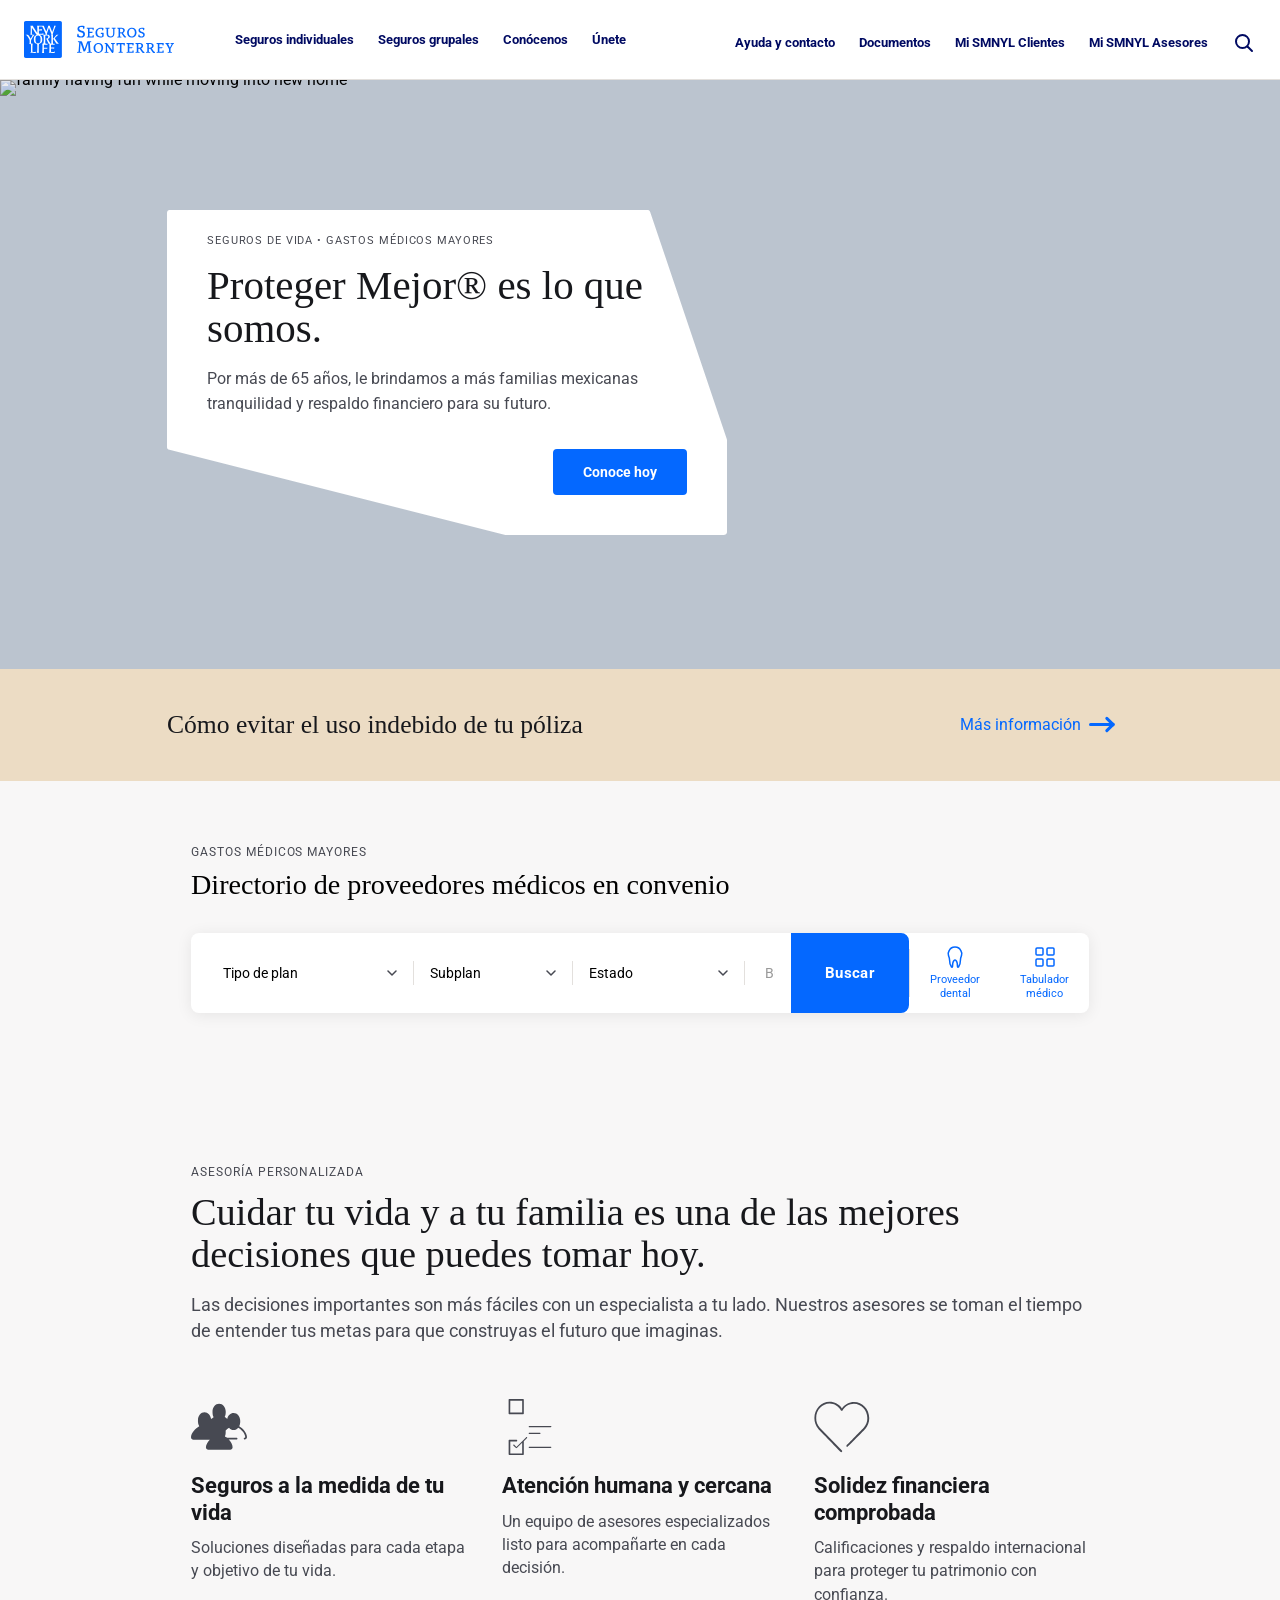
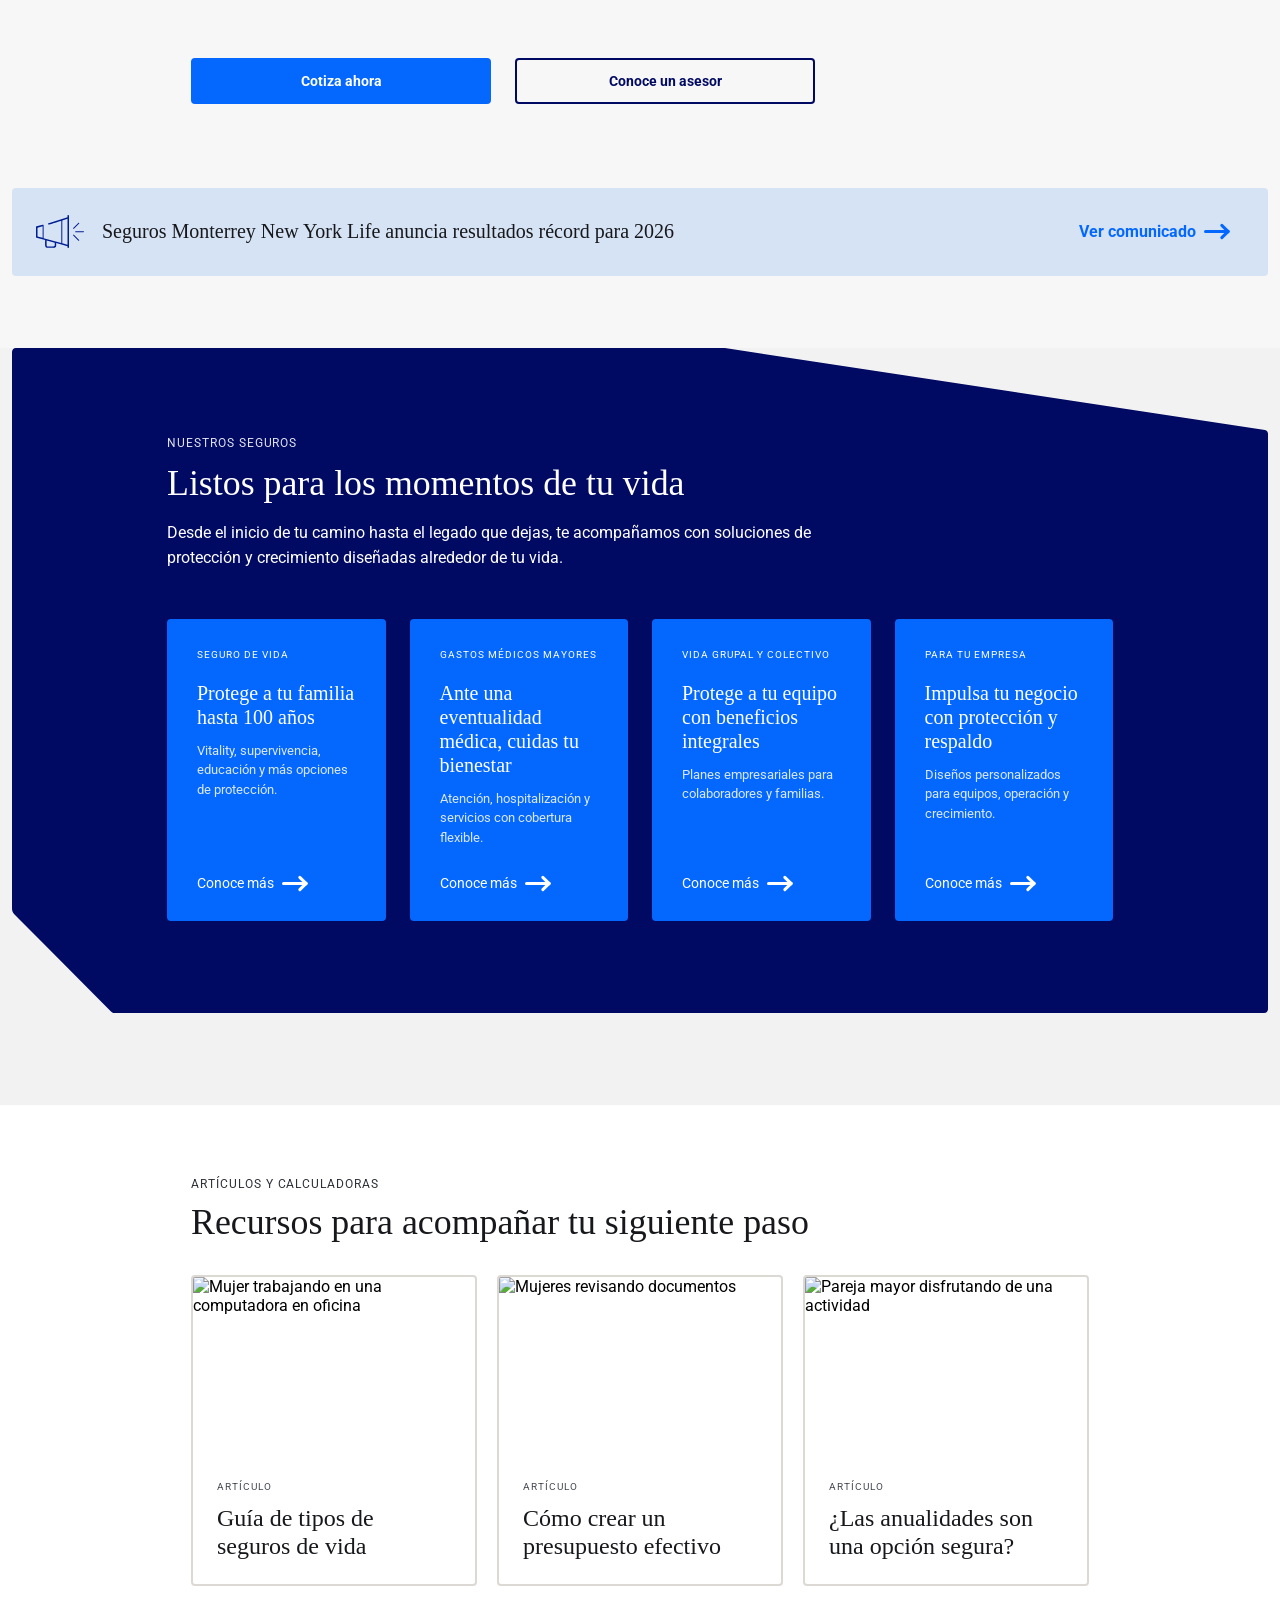
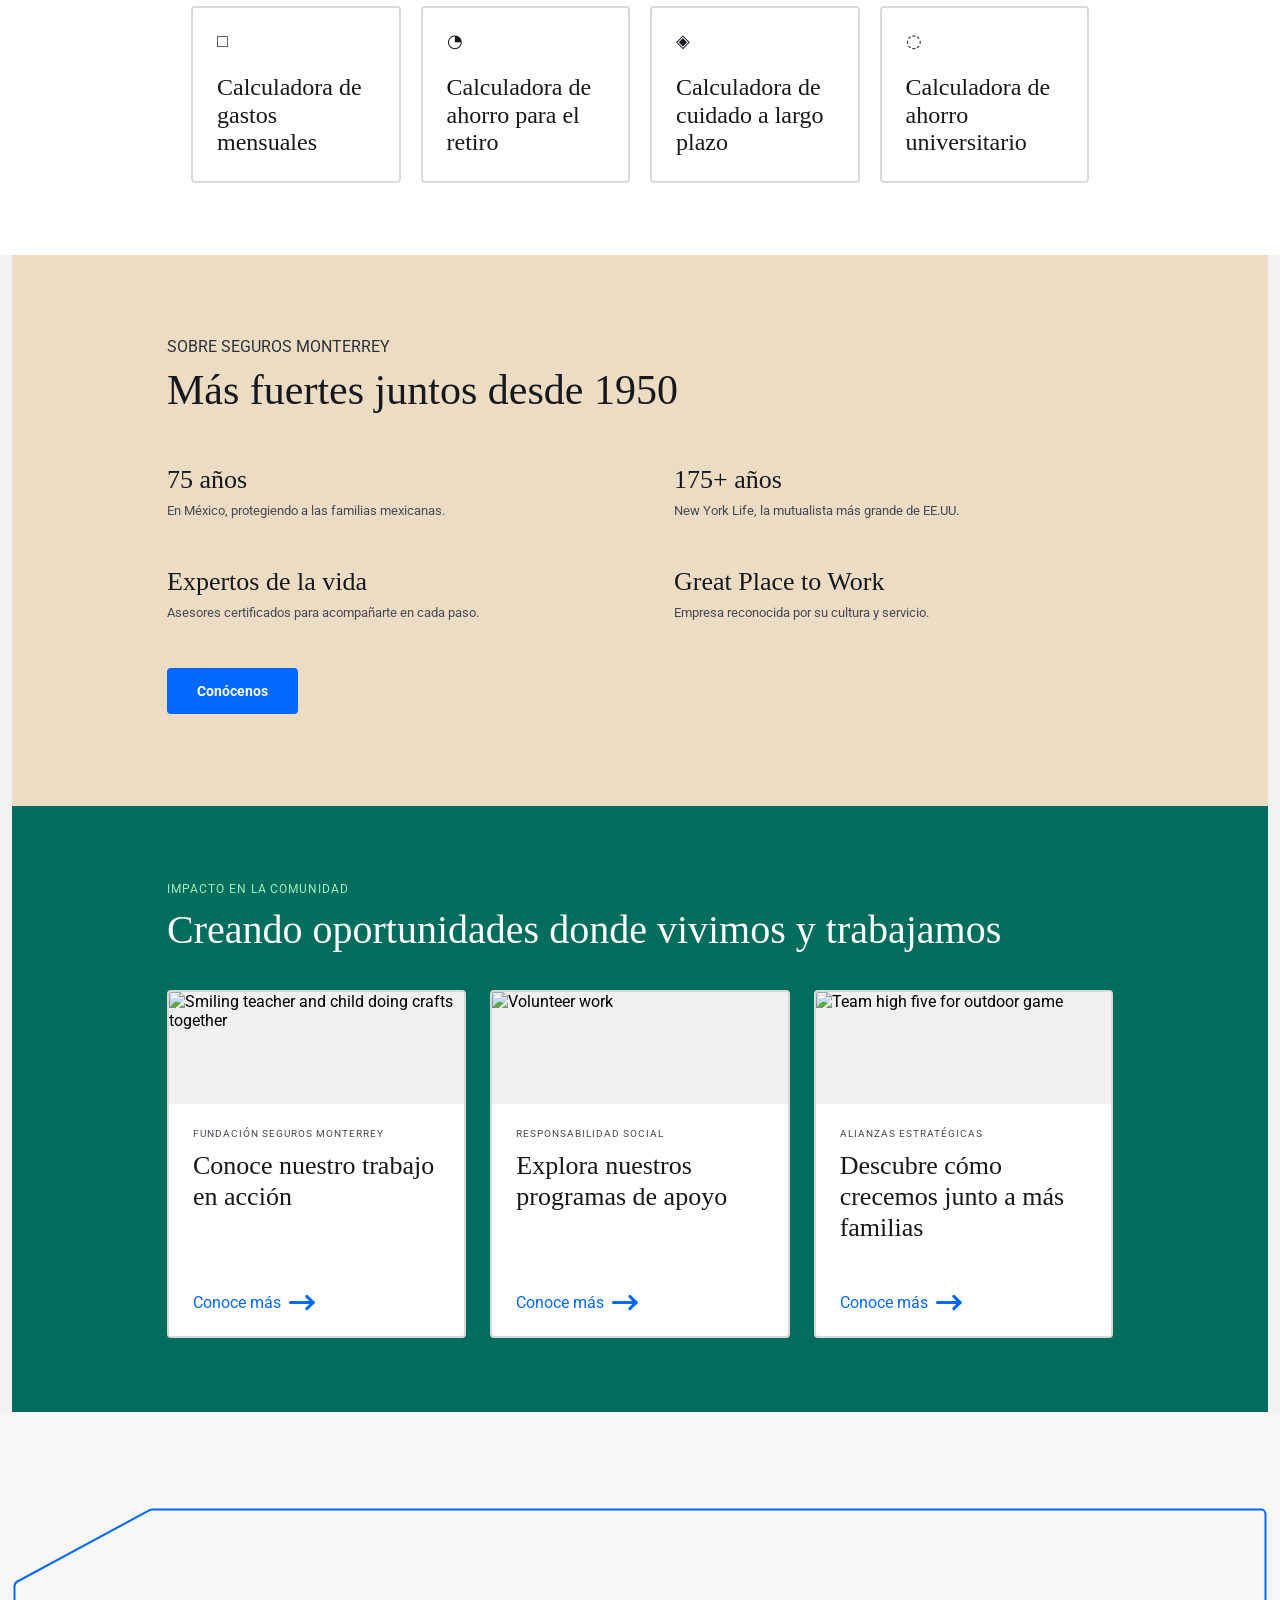
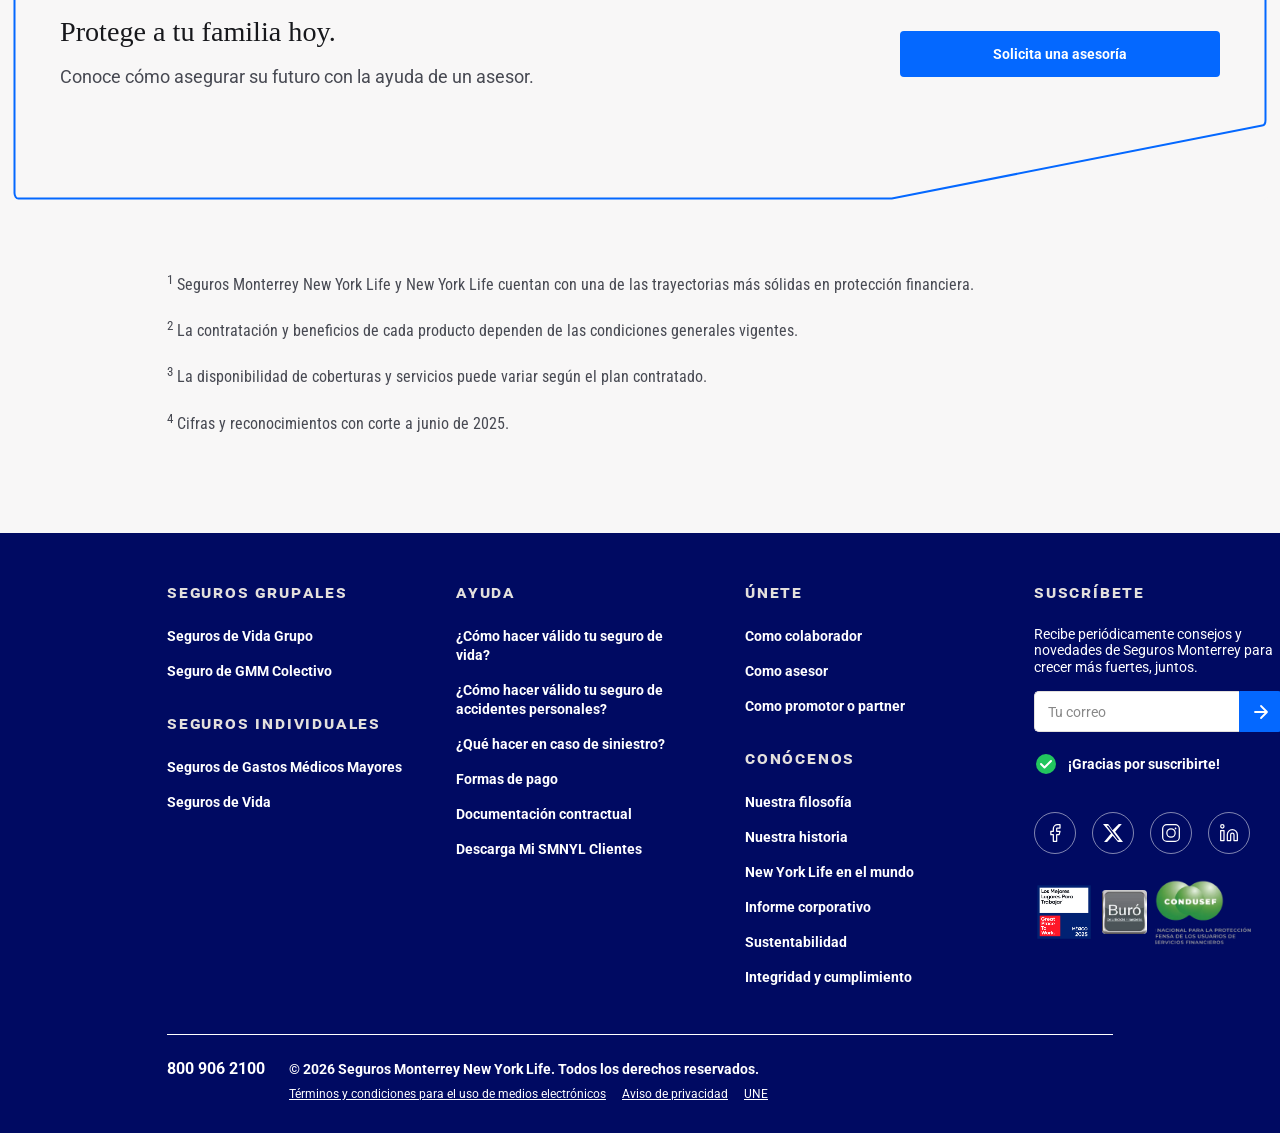
==== commit 9429dc12: "feat: add §2.5 directorio médico section to home Co-Authored-By: Claude Sonnet 4.6 <noreply@anthropi" ====
--- a/index.html
+++ b/index.html
@@ -9,6 +9,7 @@
   <link href="https://fonts.googleapis.com/css2?family=Roboto:wght@400;500;700&display=swap" rel="stylesheet">
   <link href="https://fonts.googleapis.com/css2?family=Roboto+Condensed:wght@400&display=swap" rel="stylesheet">
   <link rel="stylesheet" href="css/styles.css">
+  <script src="https://mcp.figma.com/mcp/html-to-design/capture.js" async></script>
 </head>
 <body>
 
@@ -158,19 +159,19 @@
        role="dialog" aria-modal="true" aria-labelledby="loginPanelTitle">
 
     <div class="sidebar sidebar--login">
-      <div class="login-panel__header">
-        <div>
-          <p class="login-panel__eyebrow">Mi SMNYL Clientes</p>
-          <h2 class="login-panel__title" id="loginPanelTitle">Inicia sesión</h2>
-        </div>
-        <button class="login-panel__close js-close-login" type="button"
-                aria-label="Cerrar panel de inicio de sesión">
-          <svg class="icon" viewBox="0 0 14 14" fill="none">
-            <path d="M1 1L13 13M13 1L1 13" stroke="currentColor" stroke-width="1.5"
-                  stroke-linecap="round"/>
-          </svg>
-        </button>
-      </div>
+      <button class="login-panel__close js-close-login" type="button"
+              aria-label="Cerrar panel de inicio de sesión">
+        <svg class="icon" viewBox="0 0 14 14" fill="none">
+          <path d="M1 1L13 13M13 1L1 13" stroke="currentColor" stroke-width="1.5"
+                stroke-linecap="round"/>
+        </svg>
+      </button>
+
+      <h2 class="login-panel__title" id="loginPanelTitle">Inicia sesión</h2>
+      <p class="login-panel__subtitle">
+        ¿No tienes cuenta?
+        <a href="#" class="login-panel__register-link">Regístrate aquí</a>
+      </p>
 
       <form class="login-form" id="loginForm" novalidate>
         <div class="login-form__field">
@@ -199,13 +200,29 @@
         <a href="#" class="login-form__trouble">¿Problemas para iniciar sesión?</a>
       </form>
 
-      <div class="login-panel__divider">
-        <span>o</span>
-      </div>
-
-      <div class="login-panel__alt">
-        <p class="login-panel__alt-text">¿Eres asesor?</p>
-        <a href="#" class="btn btn--outline btn--sm">Acceso asesores</a>
+      <div class="login-panel__app-banner">
+        <div class="login-panel__app-banner-text">
+          <p class="login-panel__app-banner-title">Administra tu cuenta desde tu celular</p>
+          <p class="login-panel__app-banner-sub">Descarga la app Mi SMNYL Clientes</p>
+        </div>
+      </div>
+
+      <div class="login-panel__footer-links">
+        <div class="login-panel__footer-col">
+          <p class="login-panel__footer-col-title">Otros productos</p>
+          <ul>
+            <li><a href="#">SMNYL Securities</a></li>
+            <li><a href="#">Fondos de Inversión</a></li>
+          </ul>
+        </div>
+        <div class="login-panel__footer-col">
+          <p class="login-panel__footer-col-title">Links rápidos</p>
+          <ul>
+            <li><a href="#">Realizar un pago</a></li>
+            <li><a href="#">Formularios de servicio</a></li>
+            <li><a href="#">Servicios de cuenta</a></li>
+          </ul>
+        </div>
       </div>
     </div>
 
@@ -263,6 +280,152 @@
           Más información
           <span class="button--arrow" aria-hidden="true"><span class="button--arrow-icon"></span></span>
         </a>
+      </div>
+    </section>
+
+    <!-- §2.5 DIRECTORIO MÉDICO ------------------------------ -->
+    <section class="med-directory" id="directorio-medico" aria-labelledby="med-directory-title">
+      <div class="med-directory__inner">
+
+        <!-- Header -->
+        <div class="med-directory__header">
+          <p class="med-directory__eyebrow">GASTOS MÉDICOS MAYORES</p>
+          <h2 class="med-directory__title" id="med-directory-title">
+            Directorio de proveedores médicos en convenio
+          </h2>
+        </div>
+
+        <!-- Search bar card -->
+        <div class="med-directory__bar" role="search" aria-label="Directorio de proveedores médicos">
+          <div class="med-directory__controls">
+
+            <div class="med-directory__field">
+              <label class="sr-only" for="md-plan">Tipo de plan</label>
+              <div class="med-directory__select-wrap">
+                <select id="md-plan" class="med-directory__select" aria-label="Tipo de plan">
+                  <option value="">Tipo de plan</option>
+                  <option value="1">Plan Individual</option>
+                  <option value="2">Plan Colectivo</option>
+                  <option value="3">Hospitales y Clínicas</option>
+                  <option value="4">Médicos Especialistas</option>
+                  <option value="5">Servicios Especializados</option>
+                </select>
+              </div>
+            </div>
+
+            <div class="med-directory__divider" aria-hidden="true"></div>
+
+            <div class="med-directory__field">
+              <label class="sr-only" for="md-subplan">Subplan</label>
+              <div class="med-directory__select-wrap">
+                <select id="md-subplan" class="med-directory__select" aria-label="Subplan">
+                  <option value="">Subplan</option>
+                  <option value="int">Internacional</option>
+                  <option value="amfa">AM Flex A</option>
+                  <option value="pt">Práctico Total</option>
+                  <option value="pleno">Pleno</option>
+                  <option value="integro">Íntegro</option>
+                  <option value="prac">Práctico</option>
+                  <option value="orig">Origina</option>
+                  <option value="orig1">Origina 1</option>
+                </select>
+              </div>
+            </div>
+
+            <div class="med-directory__divider" aria-hidden="true"></div>
+
+            <div class="med-directory__field">
+              <label class="sr-only" for="md-estado">Estado</label>
+              <div class="med-directory__select-wrap">
+                <select id="md-estado" class="med-directory__select" aria-label="Estado">
+                  <option value="">Estado</option>
+                  <option value="AGS">Aguascalientes</option>
+                  <option value="BC">Baja California</option>
+                  <option value="BCS">Baja California Sur</option>
+                  <option value="CAMP">Campeche</option>
+                  <option value="CHIS">Chiapas</option>
+                  <option value="CHIH">Chihuahua</option>
+                  <option value="CDMX">Ciudad de México</option>
+                  <option value="COAH">Coahuila</option>
+                  <option value="COL">Colima</option>
+                  <option value="DGO">Durango</option>
+                  <option value="GTO">Guanajuato</option>
+                  <option value="GRO">Guerrero</option>
+                  <option value="HGO">Hidalgo</option>
+                  <option value="JAL">Jalisco</option>
+                  <option value="MEX">Estado de México</option>
+                  <option value="MICH">Michoacán</option>
+                  <option value="MOR">Morelos</option>
+                  <option value="NAY">Nayarit</option>
+                  <option value="NL">Nuevo León</option>
+                  <option value="OAX">Oaxaca</option>
+                  <option value="PUE">Puebla</option>
+                  <option value="QRO">Querétaro</option>
+                  <option value="QROO">Quintana Roo</option>
+                  <option value="SLP">San Luis Potosí</option>
+                  <option value="SIN">Sinaloa</option>
+                  <option value="SON">Sonora</option>
+                  <option value="TAB">Tabasco</option>
+                  <option value="TAMPS">Tamaulipas</option>
+                  <option value="TLAX">Tlaxcala</option>
+                  <option value="VER">Veracruz</option>
+                  <option value="YUC">Yucatán</option>
+                  <option value="ZAC">Zacatecas</option>
+                </select>
+              </div>
+            </div>
+
+            <div class="med-directory__divider" aria-hidden="true"></div>
+
+            <div class="med-directory__field med-directory__field--grow">
+              <label class="sr-only" for="md-keyword">Búsqueda abierta</label>
+              <input
+                id="md-keyword"
+                class="med-directory__input"
+                type="text"
+                placeholder="Buscar proveedor o especialidad"
+                aria-label="Buscar proveedor o especialidad"
+                autocomplete="off"
+              >
+            </div>
+
+          </div>
+
+          <button class="btn btn--primary med-directory__submit" type="button" aria-label="Buscar en el directorio">
+            Buscar
+          </button>
+
+          <!-- Quick-link buttons -->
+          <div class="med-directory__quick-links" aria-label="Accesos rápidos">
+            <div class="med-directory__ql-divider" aria-hidden="true"></div>
+
+            <a href="https://www.odontoprev.com.mx/mapa/"
+               class="med-directory__ql-btn"
+               target="_blank"
+               rel="noopener noreferrer"
+               aria-label="Proveedor dental — abre en nueva pestaña">
+              <svg class="med-directory__ql-icon" viewBox="0 0 24 24" fill="none" xmlns="http://www.w3.org/2000/svg" aria-hidden="true">
+                <path d="M12 2C9.5 2 7 3.5 6 6C5 7.5 5 9 5.5 10.5C6 12 6.5 13 6.5 14.5C6.5 16.5 7 20 8.5 22C9 22.5 9.5 22 9.5 21.5C9.5 19.5 9.5 17 11 15.5C11.5 15 12 15 12 15C12 15 12.5 15 13 15.5C14.5 17 14.5 19.5 14.5 21.5C14.5 22 15 22.5 15.5 22C17 20 17.5 16.5 17.5 14.5C17.5 13 18 12 18.5 10.5C19 9 19 7.5 18 6C17 3.5 14.5 2 12 2Z" stroke="currentColor" stroke-width="1.5" stroke-linecap="round" stroke-linejoin="round"/>
+              </svg>
+              <span class="med-directory__ql-label">Proveedor<br>dental</span>
+            </a>
+
+            <a href="https://www.smnyl-clientes.com.mx/WATabuladoresMedicos/BuscadorTabuladoresGMMI.aspx"
+               class="med-directory__ql-btn"
+               target="_blank"
+               rel="noopener noreferrer"
+               aria-label="Tabulador médico — abre en nueva pestaña">
+              <svg class="med-directory__ql-icon" viewBox="0 0 24 24" fill="none" xmlns="http://www.w3.org/2000/svg" aria-hidden="true">
+                <rect x="3" y="3" width="7" height="7" rx="1" stroke="currentColor" stroke-width="1.5"/>
+                <rect x="14" y="3" width="7" height="7" rx="1" stroke="currentColor" stroke-width="1.5"/>
+                <rect x="3" y="14" width="7" height="7" rx="1" stroke="currentColor" stroke-width="1.5"/>
+                <rect x="14" y="14" width="7" height="7" rx="1" stroke="currentColor" stroke-width="1.5"/>
+              </svg>
+              <span class="med-directory__ql-label">Tabulador<br>médico</span>
+            </a>
+          </div>
+        </div>
+
       </div>
     </section>
 
--- a/css/styles.css
+++ b/css/styles.css
@@ -378,8 +378,8 @@
 }
 .sidebar--l2.is-visible {
   width: var(--sidebar-w);
-  padding: 24px;
-  gap: 24px;
+  padding: 0;
+  gap: 0;
   border-top: 0.5px solid var(--c-border-alt);
   border-left: 0.5px solid var(--c-border-alt);
   border-right: 0.5px solid var(--c-border-alt);
@@ -407,28 +407,13 @@
 }
 .drawer-back .icon, .drawer-close .icon { width: 14px; height: 14px; }
 
-.sidebar__inner { display: flex; flex-direction: column; gap: 16px; }
-
-.sidebar__section-title {
-  font-family: var(--f-heading);
-  font-weight: 400; font-size: 16px; line-height: 16px;
-  color: var(--c-black);
-  display: flex; align-items: center; justify-content: space-between; gap: 8px;
-  padding-bottom: 8px;
-  border-bottom: 1px solid #CCCAC7;
-}
-.sidebar__section-title a { color: #17181c; }
-.sidebar__section-title a:hover { color: #2e3038; text-decoration: underline; }
-
-.sidebar__section-title .sidebar__link-arrow {
-  width: 8px; height: 14px;
-}
+.sidebar__inner { display: flex; flex-direction: column; gap: 0; }
 
 /* Productos en L2 */
-.product-list { display: flex; flex-direction: column; gap: 12px; }
+.product-list { display: flex; flex-direction: column; gap: 0; }
 
 .product-item {
-  display: block; padding: 10px 12px;
+  display: block; padding: 20px 24px;
   border-bottom: 1px solid rgba(0,0,0,0.08);
   text-decoration: none; color: inherit;
   border-left: 4px solid transparent;
@@ -452,7 +437,7 @@
 
 .product-item__name {
   font-family: var(--f-heading);
-  font-weight: 400; font-size: 16px; line-height: 16px;
+  font-weight: 700; font-size: 18px; line-height: 22px;
   color: var(--c-black); margin-bottom: 4px;
   transition: color 0.15s;
 }
@@ -460,12 +445,12 @@
 
 .product-item__desc {
   font-family: var(--f-nav); font-weight: 400;
-  font-size: 12px; line-height: 16px; color: #474952;
+  font-size: 15px; line-height: 21px; color: #474952;
 }
 
 /* CTA al pie del L2 */
 .sidebar__l2-cta {
-  margin-top: auto; padding-top: 12px;
+  margin-top: auto; padding: 16px 24px;
   border-top: 1px solid #CCCAC7;
 }
 
@@ -625,11 +610,12 @@
 }
 
 .sidebar--login {
+  position: relative;
   background: var(--c-white);
-  width: 340px;
+  width: var(--sidebar-w);
   height: calc(100vh - var(--header-h));
   display: flex; flex-direction: column;
-  padding: 24px; gap: 20px;
+  padding: 40px; gap: 24px;
   overflow-y: auto;
   transform: translateX(12px);
   opacity: 0;
@@ -640,29 +626,24 @@
   transform: translateX(0); opacity: 1;
 }
 
-.login-panel__header {
-  display: flex; align-items: flex-start; justify-content: space-between;
-  gap: 12px;
-}
-
-.login-panel__eyebrow {
-  font-family: var(--f-body); font-weight: 700;
-  font-size: 10px; line-height: 12px;
-  letter-spacing: 0.12em; text-transform: uppercase;
-  color: var(--c-primary); margin-bottom: 4px;
-}
-
 .login-panel__title {
   font-family: var(--f-heading);
-  font-weight: 400; font-size: 24px; line-height: 1.1;
-  color: var(--c-navy);
+  font-weight: 400; font-size: 40px; line-height: 1.1;
+  color: var(--c-black);
+}
+
+.login-panel__subtitle {
+  font-size: 14px; line-height: 20px; color: var(--c-dark);
+}
+.login-panel__register-link {
+  color: var(--c-primary); text-decoration: underline;
 }
 
 .login-panel__close {
-  flex-shrink: 0; width: 32px; height: 32px;
+  position: absolute; top: 16px; right: 16px;
+  width: 32px; height: 32px;
   display: flex; align-items: center; justify-content: center;
   color: var(--c-dark); border: none; background: none; cursor: pointer;
-  margin-top: 2px;
   transition: color 0.15s;
 }
 .login-panel__close:hover { color: var(--c-primary); }
@@ -679,11 +660,11 @@
 
 .login-form__label {
   font-family: var(--f-body); font-weight: 700;
-  font-size: 12px; line-height: 14px; color: var(--c-black);
+  font-size: 14px; line-height: 16px; color: var(--c-black);
 }
 
 .login-form__input {
-  height: 40px; padding: 0 12px;
+  height: 48px; padding: 0 12px;
   border: 1px solid var(--c-border);
   border-radius: 4px;
   font-family: var(--f-body); font-size: 14px;
@@ -724,7 +705,7 @@
 
 .custom-checkbox__label {
   font-family: var(--f-body); font-weight: 400;
-  font-size: 12px; line-height: 14px; color: var(--c-black);
+  font-size: 14px; line-height: 16px; color: var(--c-black);
 }
 
 .login-form__submit {
@@ -740,28 +721,41 @@
 .login-form__trouble {
   font-family: var(--f-body); font-weight: 400;
   font-size: 12px; line-height: 14px;
-  color: var(--c-primary); text-align: center;
+  color: var(--c-primary); text-align: left;
   text-decoration: underline;
 }
 
-.login-panel__divider {
-  display: flex; align-items: center; gap: 12px;
-  color: #999; font-size: 12px;
-}
-.login-panel__divider::before,
-.login-panel__divider::after {
-  content: ''; flex: 1; height: 1px; background: var(--c-border);
-}
-
-.login-panel__alt {
-  display: flex; flex-direction: column; gap: 12px;
-}
-
-.login-panel__alt-text {
-  font-family: var(--f-body); font-weight: 400;
-  font-size: 14px; line-height: 16px; color: var(--c-dark);
-  text-align: center;
-}
+/* App banner */
+.login-panel__app-banner {
+  background: var(--c-navy);
+  border-radius: 4px;
+  padding: 20px 24px;
+  color: white;
+}
+.login-panel__app-banner-title {
+  font-weight: 700; font-size: 16px; line-height: 22px; color: white;
+}
+.login-panel__app-banner-sub {
+  font-size: 13px; line-height: 18px; color: rgba(255,255,255,0.8); margin-top: 4px;
+}
+
+/* Footer links */
+.login-panel__footer-links {
+  display: flex; gap: 16px;
+  border-top: 1px solid var(--c-border); padding-top: 20px;
+  margin-top: auto;
+}
+.login-panel__footer-col { flex: 1; display: flex; flex-direction: column; gap: 8px; }
+.login-panel__footer-col-title {
+  font-weight: 700; font-size: 12px; line-height: 14px; color: var(--c-dark);
+  text-transform: uppercase; letter-spacing: 0.06em;
+}
+.login-panel__footer-col ul { display: flex; flex-direction: column; gap: 6px; }
+.login-panel__footer-col a {
+  font-size: 13px; line-height: 16px; color: var(--c-primary);
+  text-decoration: underline;
+}
+.login-panel__footer-col a:hover { color: var(--c-navy); }
 
 .login-panel__overlay {
   position: fixed; inset: var(--header-h) 0 0 0;
@@ -975,6 +969,197 @@
 .brand-promise__link:hover .button--arrow-icon::before,
 .brand-promise__link:hover .button--arrow-icon::after { background: #001e94; }
 .brand-promise__link:hover .button--arrow-icon { width: 40px; }
+
+/* =========================================================
+   §2.5 DIRECTORIO MÉDICO
+   ========================================================= */
+.med-directory {
+  background: #f8f7f7;
+  padding: 64px 24px;
+}
+
+.med-directory__inner {
+  width: var(--shell-w);
+  margin: 0 auto;
+  padding: 0 var(--menu-pad);
+  display: flex;
+  flex-direction: column;
+  gap: 32px;
+}
+
+/* Header */
+.med-directory__eyebrow {
+  font-family: var(--f-body);
+  font-size: 12px; font-weight: 400;
+  letter-spacing: 0.08em; text-transform: uppercase;
+  color: #474952; margin-bottom: 10px;
+}
+
+.med-directory__title {
+  font-family: var(--f-heading);
+  font-weight: 400; font-size: clamp(24px, 2.2vw, 32px);
+  line-height: 1.15; color: var(--c-black);
+}
+
+/* Search bar card */
+.med-directory__bar {
+  background: var(--c-white);
+  border-radius: 8px;
+  box-shadow: 0 2px 16px rgba(0, 0, 0, 0.08);
+  display: flex;
+  align-items: stretch;
+  gap: 0;
+  overflow: hidden;
+}
+
+.med-directory__controls {
+  flex: 1;
+  display: flex;
+  align-items: center;
+  padding: 6px 0 6px 20px;
+  gap: 0;
+}
+
+/* Individual field wrapper */
+.med-directory__field {
+  display: flex;
+  align-items: center;
+  flex-shrink: 0;
+}
+
+.med-directory__field--grow {
+  flex: 1;
+}
+
+/* Vertical dividers between controls */
+.med-directory__divider {
+  width: 1px;
+  height: 24px;
+  background: var(--c-border);
+  flex-shrink: 0;
+  margin: 0 4px;
+}
+
+/* Select wrapper (for custom chevron) */
+.med-directory__select-wrap {
+  position: relative;
+}
+
+.med-directory__select-wrap::after {
+  content: '';
+  position: absolute;
+  right: 12px;
+  top: 50%;
+  transform: translateY(-50%);
+  width: 10px;
+  height: 6px;
+  background-image: url("data:image/svg+xml,%3Csvg xmlns='http://www.w3.org/2000/svg' viewBox='0 0 10 6' fill='none'%3E%3Cpath d='M1 1l4 4 4-4' stroke='%23474952' stroke-width='1.5' stroke-linecap='round' stroke-linejoin='round'/%3E%3C/svg%3E");
+  background-repeat: no-repeat;
+  background-size: contain;
+  pointer-events: none;
+}
+
+.med-directory__select {
+  appearance: none;
+  -webkit-appearance: none;
+  height: 48px;
+  padding: 0 36px 0 12px;
+  border: none;
+  background: transparent;
+  font-family: var(--f-body);
+  font-size: 14px; font-weight: 400;
+  color: var(--c-black);
+  cursor: pointer;
+  outline: none;
+  white-space: nowrap;
+  min-width: 150px;
+}
+
+.med-directory__select:focus-visible {
+  outline: 2px solid var(--c-primary);
+  outline-offset: -2px;
+  border-radius: 4px;
+}
+
+/* Text input */
+.med-directory__input {
+  height: 48px;
+  width: 100%;
+  padding: 0 16px;
+  border: none;
+  background: transparent;
+  font-family: var(--f-body);
+  font-size: 14px; font-weight: 400;
+  color: var(--c-black);
+  outline: none;
+}
+
+.med-directory__input::placeholder {
+  color: #999;
+}
+
+.med-directory__input:focus-visible {
+  outline: 2px solid var(--c-primary);
+  outline-offset: -2px;
+  border-radius: 4px;
+}
+
+/* Search button — flush right, caps the card */
+.med-directory__submit {
+  border-radius: 0 8px 8px 0;
+  padding: 0 32px;
+  height: auto;
+  align-self: stretch;
+  font-size: 15px;
+  letter-spacing: 0.02em;
+  flex-shrink: 0;
+}
+
+/* Quick-links */
+.med-directory__quick-links {
+  display: flex;
+  align-items: center;
+  gap: 0;
+  flex-shrink: 0;
+}
+
+.med-directory__ql-divider {
+  width: 1px;
+  height: 48px;
+  background: var(--c-border);
+  flex-shrink: 0;
+}
+
+.med-directory__ql-btn {
+  display: flex;
+  flex-direction: column;
+  align-items: center;
+  justify-content: center;
+  gap: 4px;
+  padding: 12px 20px;
+  color: var(--c-primary);
+  text-decoration: none;
+  transition: background 0.15s, color 0.15s;
+  min-width: 88px;
+}
+
+.med-directory__ql-btn:hover {
+  background: #f0f4ff;
+  color: var(--c-navy);
+}
+
+.med-directory__ql-icon {
+  width: 24px; height: 24px;
+  flex-shrink: 0;
+}
+
+.med-directory__ql-label {
+  font-family: var(--f-body);
+  font-size: 11px; font-weight: 400;
+  line-height: 14px;
+  text-align: center;
+  color: inherit;
+}
 
 /* =========================================================
    §3 ¿CÓMO TE AYUDAMOS? (feature cards)
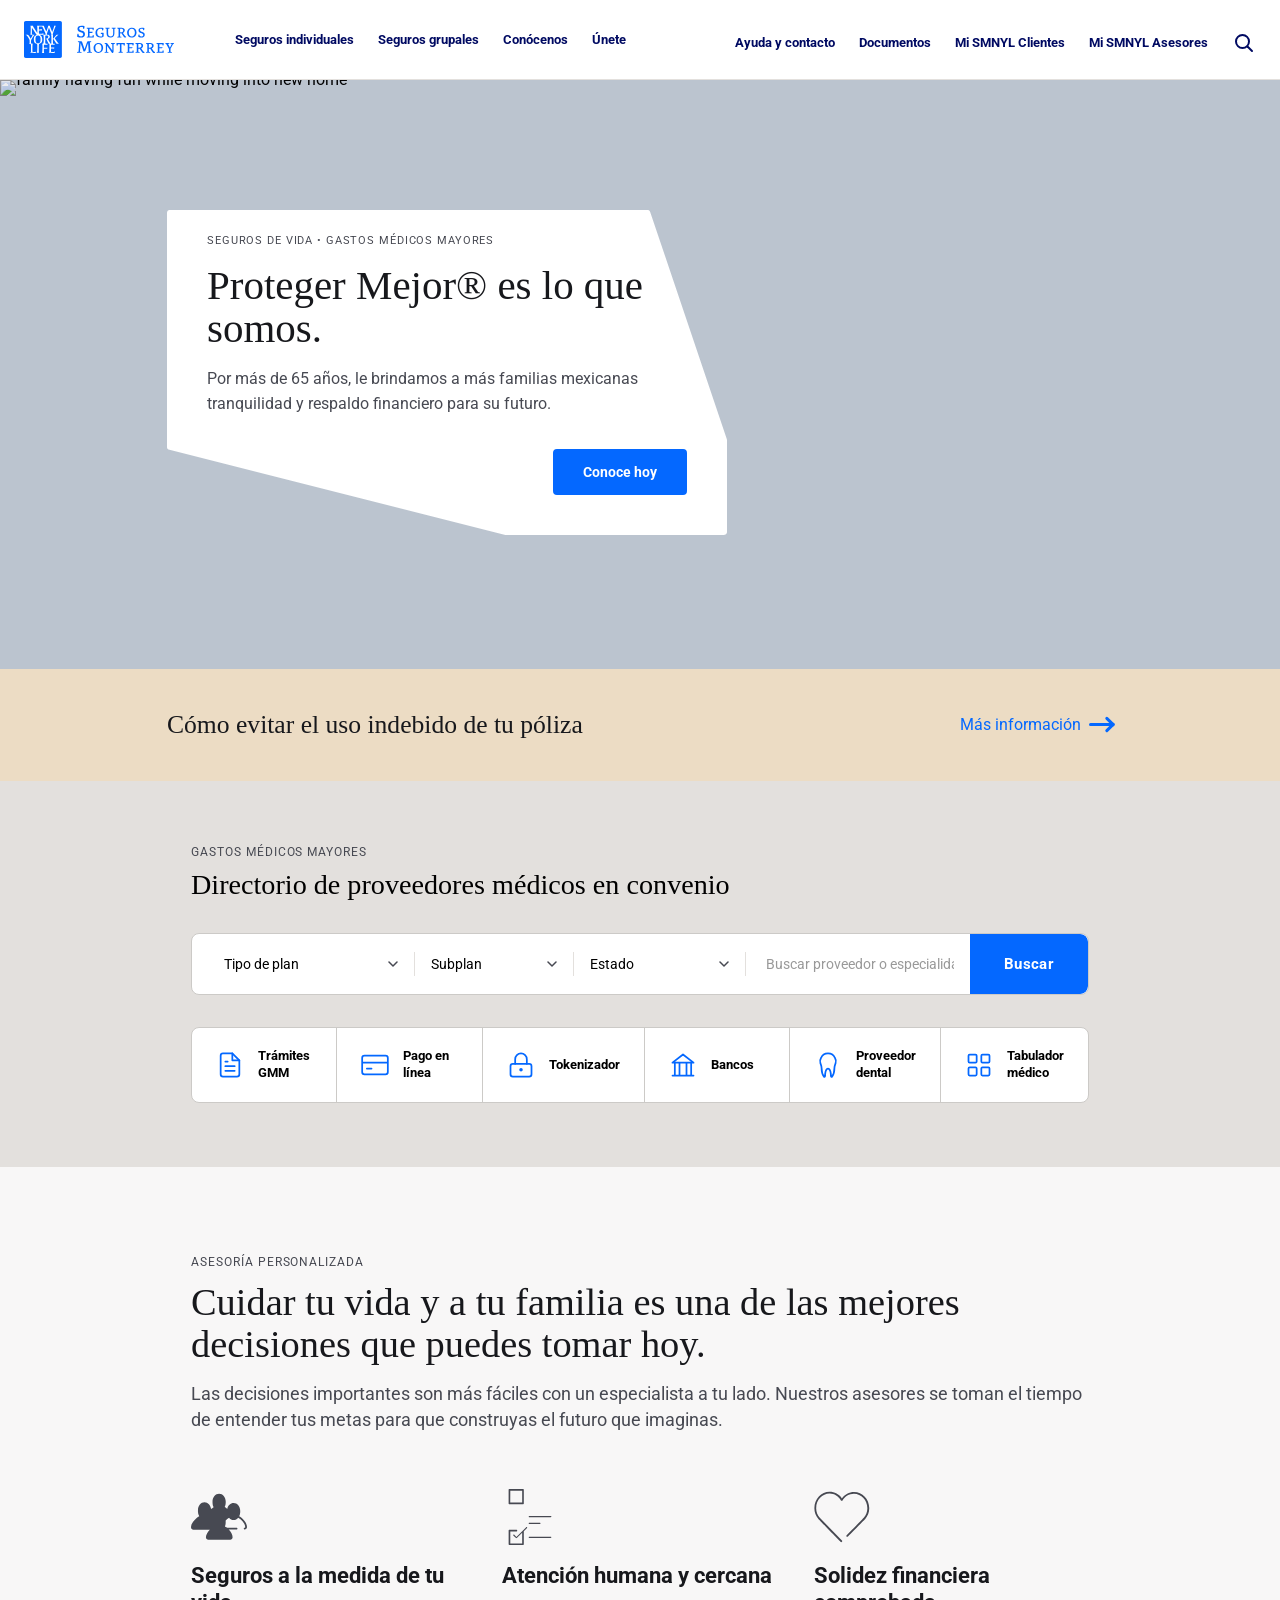
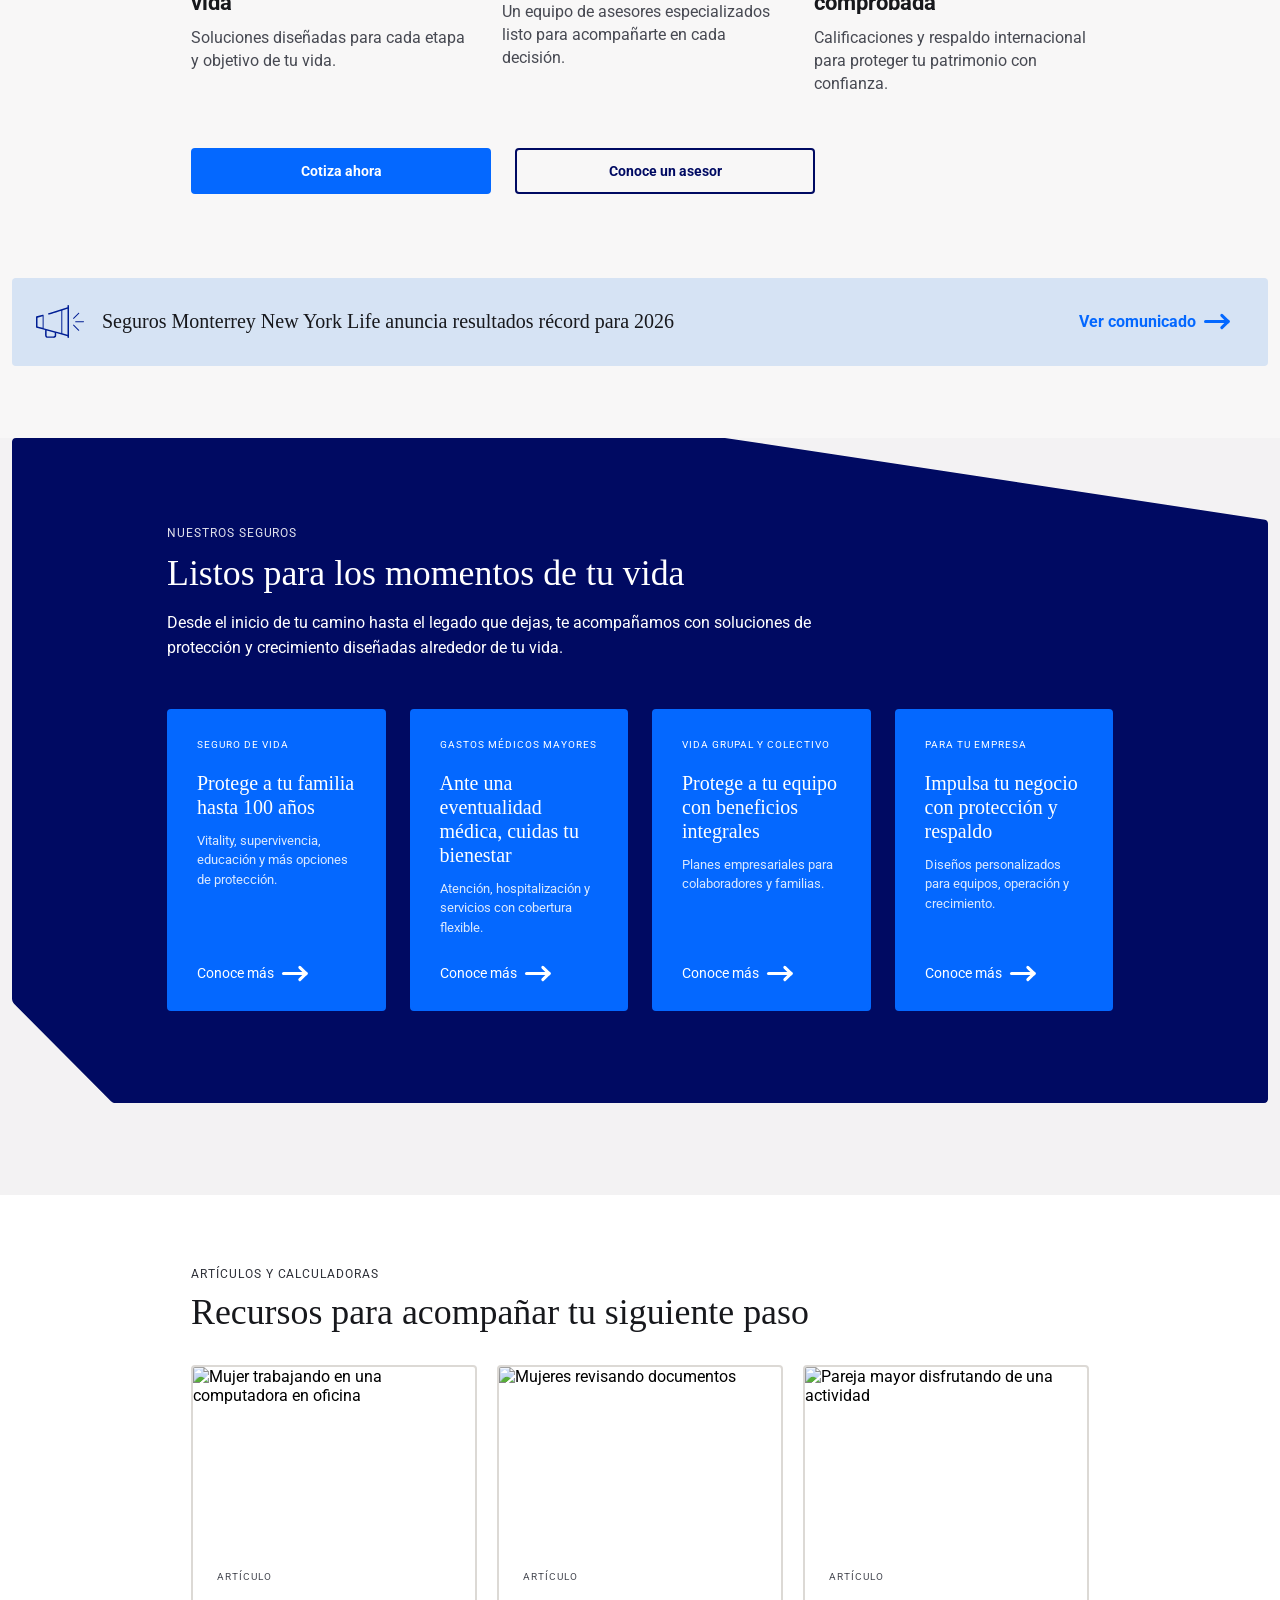
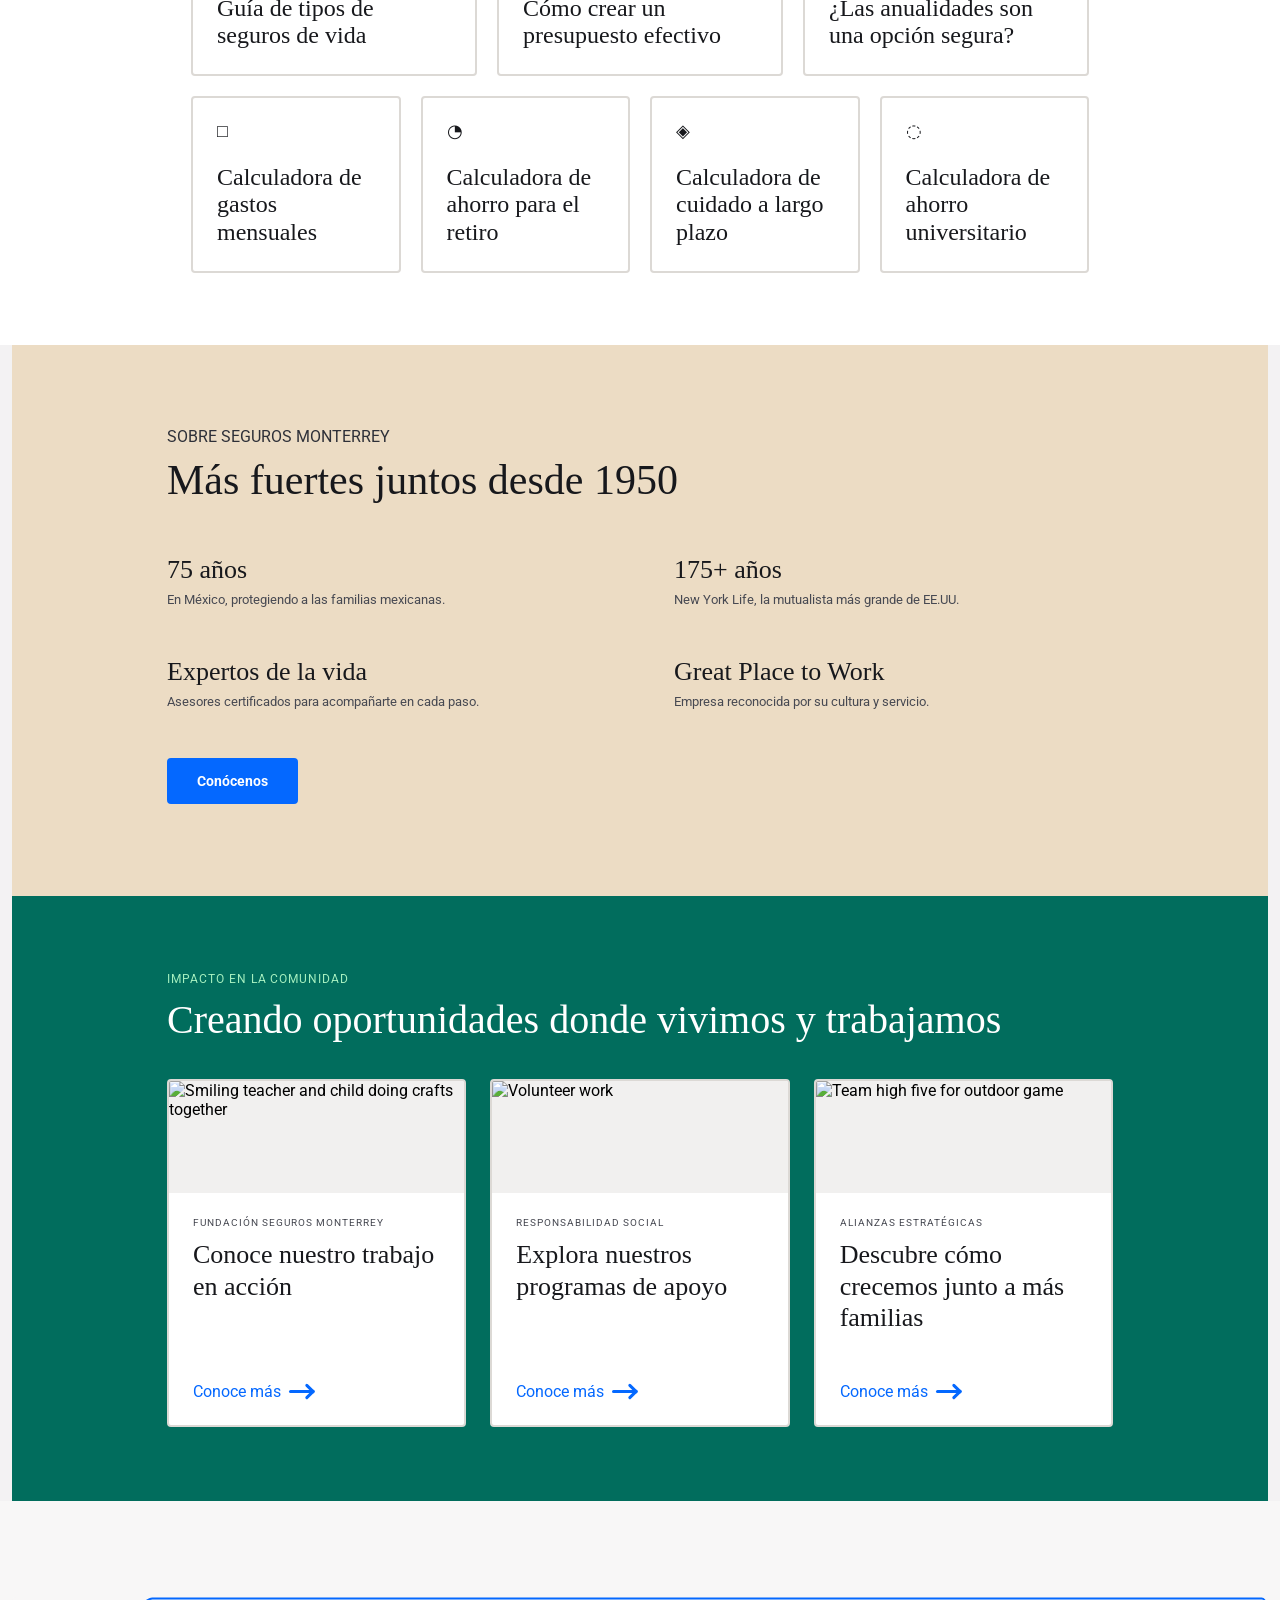
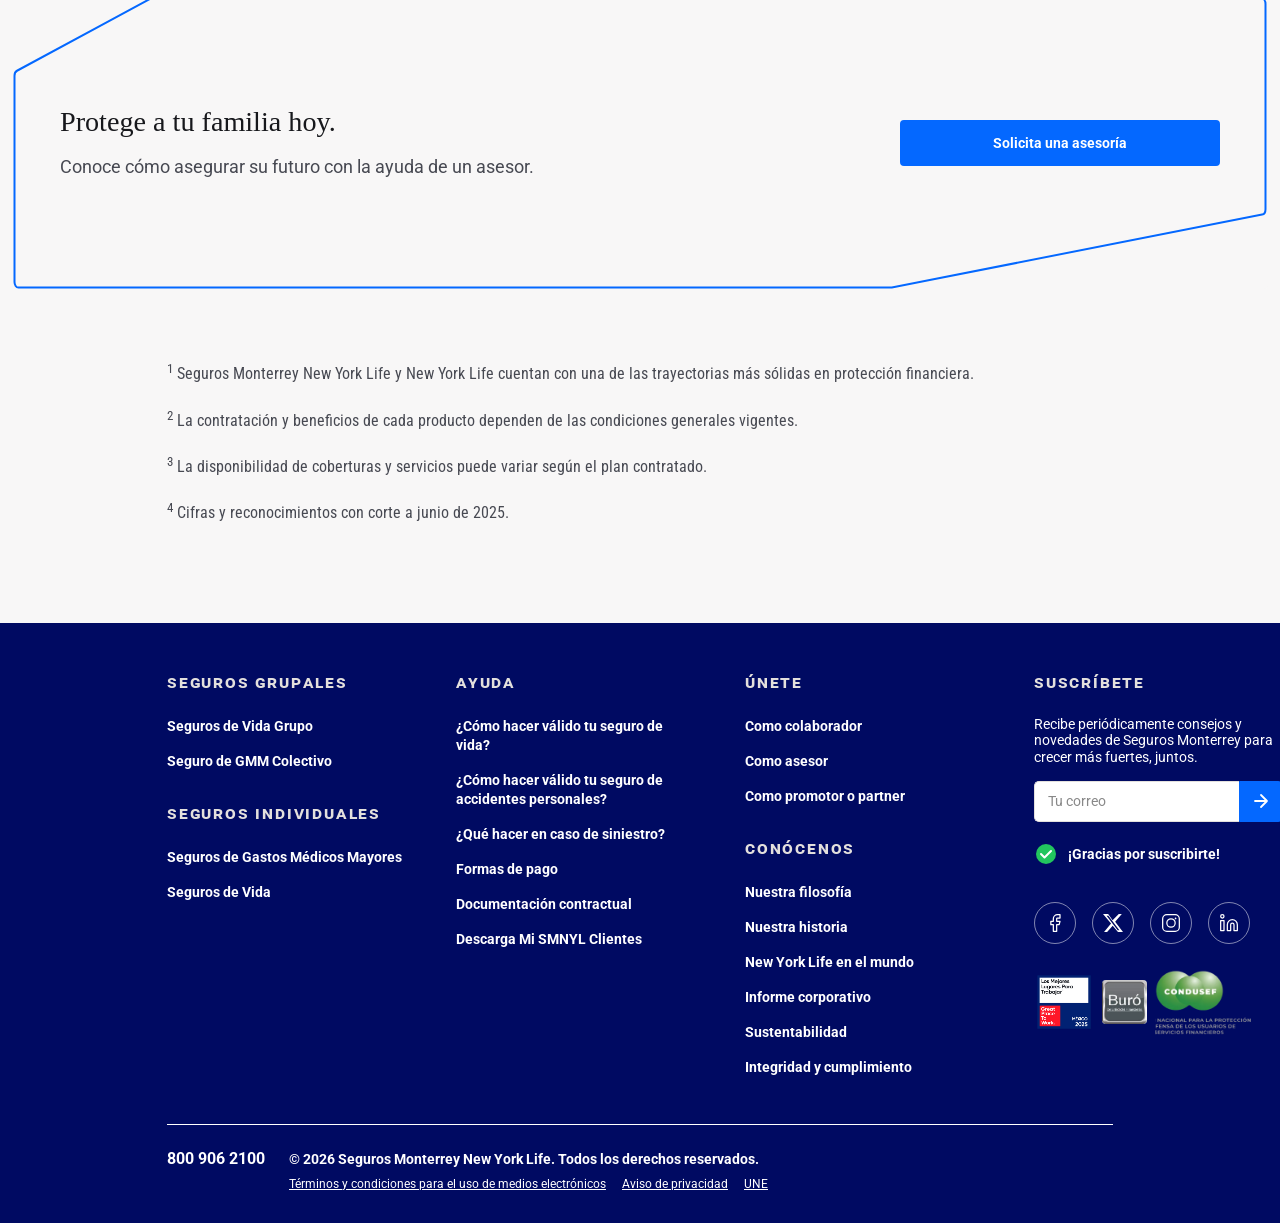
==== commit 100361df: "fix: directorio médico — no shadows, sand bg, tools strip, separate quick-links Co-Authored-By: Clau" ====
--- a/index.html
+++ b/index.html
@@ -394,36 +394,73 @@
           <button class="btn btn--primary med-directory__submit" type="button" aria-label="Buscar en el directorio">
             Buscar
           </button>
-
-          <!-- Quick-link buttons -->
-          <div class="med-directory__quick-links" aria-label="Accesos rápidos">
-            <div class="med-directory__ql-divider" aria-hidden="true"></div>
-
-            <a href="https://www.odontoprev.com.mx/mapa/"
-               class="med-directory__ql-btn"
-               target="_blank"
-               rel="noopener noreferrer"
-               aria-label="Proveedor dental — abre en nueva pestaña">
-              <svg class="med-directory__ql-icon" viewBox="0 0 24 24" fill="none" xmlns="http://www.w3.org/2000/svg" aria-hidden="true">
-                <path d="M12 2C9.5 2 7 3.5 6 6C5 7.5 5 9 5.5 10.5C6 12 6.5 13 6.5 14.5C6.5 16.5 7 20 8.5 22C9 22.5 9.5 22 9.5 21.5C9.5 19.5 9.5 17 11 15.5C11.5 15 12 15 12 15C12 15 12.5 15 13 15.5C14.5 17 14.5 19.5 14.5 21.5C14.5 22 15 22.5 15.5 22C17 20 17.5 16.5 17.5 14.5C17.5 13 18 12 18.5 10.5C19 9 19 7.5 18 6C17 3.5 14.5 2 12 2Z" stroke="currentColor" stroke-width="1.5" stroke-linecap="round" stroke-linejoin="round"/>
-              </svg>
-              <span class="med-directory__ql-label">Proveedor<br>dental</span>
-            </a>
-
-            <a href="https://www.smnyl-clientes.com.mx/WATabuladoresMedicos/BuscadorTabuladoresGMMI.aspx"
-               class="med-directory__ql-btn"
-               target="_blank"
-               rel="noopener noreferrer"
-               aria-label="Tabulador médico — abre en nueva pestaña">
-              <svg class="med-directory__ql-icon" viewBox="0 0 24 24" fill="none" xmlns="http://www.w3.org/2000/svg" aria-hidden="true">
-                <rect x="3" y="3" width="7" height="7" rx="1" stroke="currentColor" stroke-width="1.5"/>
-                <rect x="14" y="3" width="7" height="7" rx="1" stroke="currentColor" stroke-width="1.5"/>
-                <rect x="3" y="14" width="7" height="7" rx="1" stroke="currentColor" stroke-width="1.5"/>
-                <rect x="14" y="14" width="7" height="7" rx="1" stroke="currentColor" stroke-width="1.5"/>
-              </svg>
-              <span class="med-directory__ql-label">Tabulador<br>médico</span>
-            </a>
-          </div>
+        </div>
+
+        <!-- Accesos rápidos -->
+        <div class="med-directory__tools" aria-label="Accesos rápidos">
+
+          <a href="https://www.smnyl-clientes.com.mx/SMNYL.clientes.Claims/"
+             class="med-directory__tool" target="_blank" rel="noopener noreferrer"
+             aria-label="Trámites Gastos Médicos Mayores — abre en nueva pestaña">
+            <svg class="med-directory__tool-icon" viewBox="0 0 24 24" fill="none" aria-hidden="true">
+              <path d="M14 2H6a2 2 0 00-2 2v16a2 2 0 002 2h12a2 2 0 002-2V8l-6-6z" stroke="currentColor" stroke-width="1.5" stroke-linecap="round" stroke-linejoin="round"/>
+              <path d="M14 2v6h6M16 13H8M16 17H8M10 9H8" stroke="currentColor" stroke-width="1.5" stroke-linecap="round" stroke-linejoin="round"/>
+            </svg>
+            <span class="med-directory__tool-name">Trámites GMM</span>
+          </a>
+
+          <a href="https://www.smnyl-clientes.com.mx/PagoEnLinea/"
+             class="med-directory__tool" target="_blank" rel="noopener noreferrer"
+             aria-label="Pago en línea — abre en nueva pestaña">
+            <svg class="med-directory__tool-icon" viewBox="0 0 24 24" fill="none" aria-hidden="true">
+              <rect x="1" y="4" width="22" height="16" rx="2" stroke="currentColor" stroke-width="1.5"/>
+              <path d="M1 10h22" stroke="currentColor" stroke-width="1.5"/>
+              <path d="M5 15h4" stroke="currentColor" stroke-width="1.5" stroke-linecap="round"/>
+            </svg>
+            <span class="med-directory__tool-name">Pago en línea</span>
+          </a>
+
+          <a href="https://www.smnyl-clientes.com.mx/Tokenizador/"
+             class="med-directory__tool" target="_blank" rel="noopener noreferrer"
+             aria-label="Tokenizador — abre en nueva pestaña">
+            <svg class="med-directory__tool-icon" viewBox="0 0 24 24" fill="none" aria-hidden="true">
+              <rect x="3" y="11" width="18" height="11" rx="2" stroke="currentColor" stroke-width="1.5"/>
+              <path d="M7 11V7a5 5 0 0110 0v4" stroke="currentColor" stroke-width="1.5" stroke-linecap="round"/>
+              <circle cx="12" cy="16" r="1.5" fill="currentColor"/>
+            </svg>
+            <span class="med-directory__tool-name">Tokenizador</span>
+          </a>
+
+          <a href="https://www.smnyl-clientes.com.mx/Bancos/"
+             class="med-directory__tool" target="_blank" rel="noopener noreferrer"
+             aria-label="Bancos — abre en nueva pestaña">
+            <svg class="med-directory__tool-icon" viewBox="0 0 24 24" fill="none" aria-hidden="true">
+              <path d="M3 21h18M3 10h18M5 10V21M9 10V21M15 10V21M19 10V21M12 3L3 10h18L12 3z" stroke="currentColor" stroke-width="1.5" stroke-linecap="round" stroke-linejoin="round"/>
+            </svg>
+            <span class="med-directory__tool-name">Bancos</span>
+          </a>
+
+          <a href="https://www.odontoprev.com.mx/mapa/"
+             class="med-directory__tool" target="_blank" rel="noopener noreferrer"
+             aria-label="Proveedor dental — abre en nueva pestaña">
+            <svg class="med-directory__tool-icon" viewBox="0 0 24 24" fill="none" aria-hidden="true">
+              <path d="M12 2C9.5 2 7 3.5 6 6C5 7.5 5 9 5.5 10.5C6 12 6.5 13 6.5 14.5C6.5 16.5 7 20 8.5 22C9 22.5 9.5 22 9.5 21.5C9.5 19.5 9.5 17 11 15.5C11.5 15 12 15 12 15C12 15 12.5 15 13 15.5C14.5 17 14.5 19.5 14.5 21.5C14.5 22 15 22.5 15.5 22C17 20 17.5 16.5 17.5 14.5C17.5 13 18 12 18.5 10.5C19 9 19 7.5 18 6C17 3.5 14.5 2 12 2Z" stroke="currentColor" stroke-width="1.5" stroke-linecap="round" stroke-linejoin="round"/>
+            </svg>
+            <span class="med-directory__tool-name">Proveedor dental</span>
+          </a>
+
+          <a href="https://www.smnyl-clientes.com.mx/WATabuladoresMedicos/BuscadorTabuladoresGMMI.aspx"
+             class="med-directory__tool" target="_blank" rel="noopener noreferrer"
+             aria-label="Tabulador médico — abre en nueva pestaña">
+            <svg class="med-directory__tool-icon" viewBox="0 0 24 24" fill="none" aria-hidden="true">
+              <rect x="3" y="3" width="7" height="7" rx="1" stroke="currentColor" stroke-width="1.5"/>
+              <rect x="14" y="3" width="7" height="7" rx="1" stroke="currentColor" stroke-width="1.5"/>
+              <rect x="3" y="14" width="7" height="7" rx="1" stroke="currentColor" stroke-width="1.5"/>
+              <rect x="14" y="14" width="7" height="7" rx="1" stroke="currentColor" stroke-width="1.5"/>
+            </svg>
+            <span class="med-directory__tool-name">Tabulador médico</span>
+          </a>
+
         </div>
 
       </div>
--- a/css/styles.css
+++ b/css/styles.css
@@ -974,7 +974,7 @@
    §2.5 DIRECTORIO MÉDICO
    ========================================================= */
 .med-directory {
-  background: #f8f7f7;
+  background: var(--c-sand);
   padding: 64px 24px;
 }
 
@@ -1005,7 +1005,7 @@
 .med-directory__bar {
   background: var(--c-white);
   border-radius: 8px;
-  box-shadow: 0 2px 16px rgba(0, 0, 0, 0.08);
+  border: 1.5px solid #CCCAC7;
   display: flex;
   align-items: stretch;
   gap: 0;
@@ -1115,49 +1115,51 @@
   flex-shrink: 0;
 }
 
-/* Quick-links */
-.med-directory__quick-links {
+/* Accesos rápidos — tool strip */
+.med-directory__tools {
+  display: flex;
+  border-radius: 8px;
+  border: 1.5px solid #CCCAC7;
+  background: var(--c-white);
+  overflow: hidden;
+}
+
+.med-directory__tool {
+  flex: 1;
   display: flex;
   align-items: center;
-  gap: 0;
-  flex-shrink: 0;
-}
-
-.med-directory__ql-divider {
-  width: 1px;
-  height: 48px;
-  background: var(--c-border);
-  flex-shrink: 0;
-}
-
-.med-directory__ql-btn {
-  display: flex;
-  flex-direction: column;
-  align-items: center;
-  justify-content: center;
-  gap: 4px;
-  padding: 12px 20px;
-  color: var(--c-primary);
+  gap: 14px;
+  padding: 20px 24px;
+  border-right: 1px solid #CCCAC7;
+  color: var(--c-black);
   text-decoration: none;
   transition: background 0.15s, color 0.15s;
-  min-width: 88px;
-}
-
-.med-directory__ql-btn:hover {
+}
+
+.med-directory__tool:last-child {
+  border-right: none;
+}
+
+.med-directory__tool:hover {
   background: #f0f4ff;
+  color: var(--c-primary);
+}
+
+.med-directory__tool-icon {
+  width: 28px; height: 28px;
+  flex-shrink: 0;
+  color: var(--c-primary);
+  transition: color 0.15s;
+}
+
+.med-directory__tool:hover .med-directory__tool-icon {
   color: var(--c-navy);
 }
 
-.med-directory__ql-icon {
-  width: 24px; height: 24px;
-  flex-shrink: 0;
-}
-
-.med-directory__ql-label {
+.med-directory__tool-name {
   font-family: var(--f-body);
-  font-size: 11px; font-weight: 400;
-  line-height: 14px;
-  text-align: center;
+  font-size: 13px; font-weight: 700;
+  line-height: 1.3;
   color: inherit;
 }
 
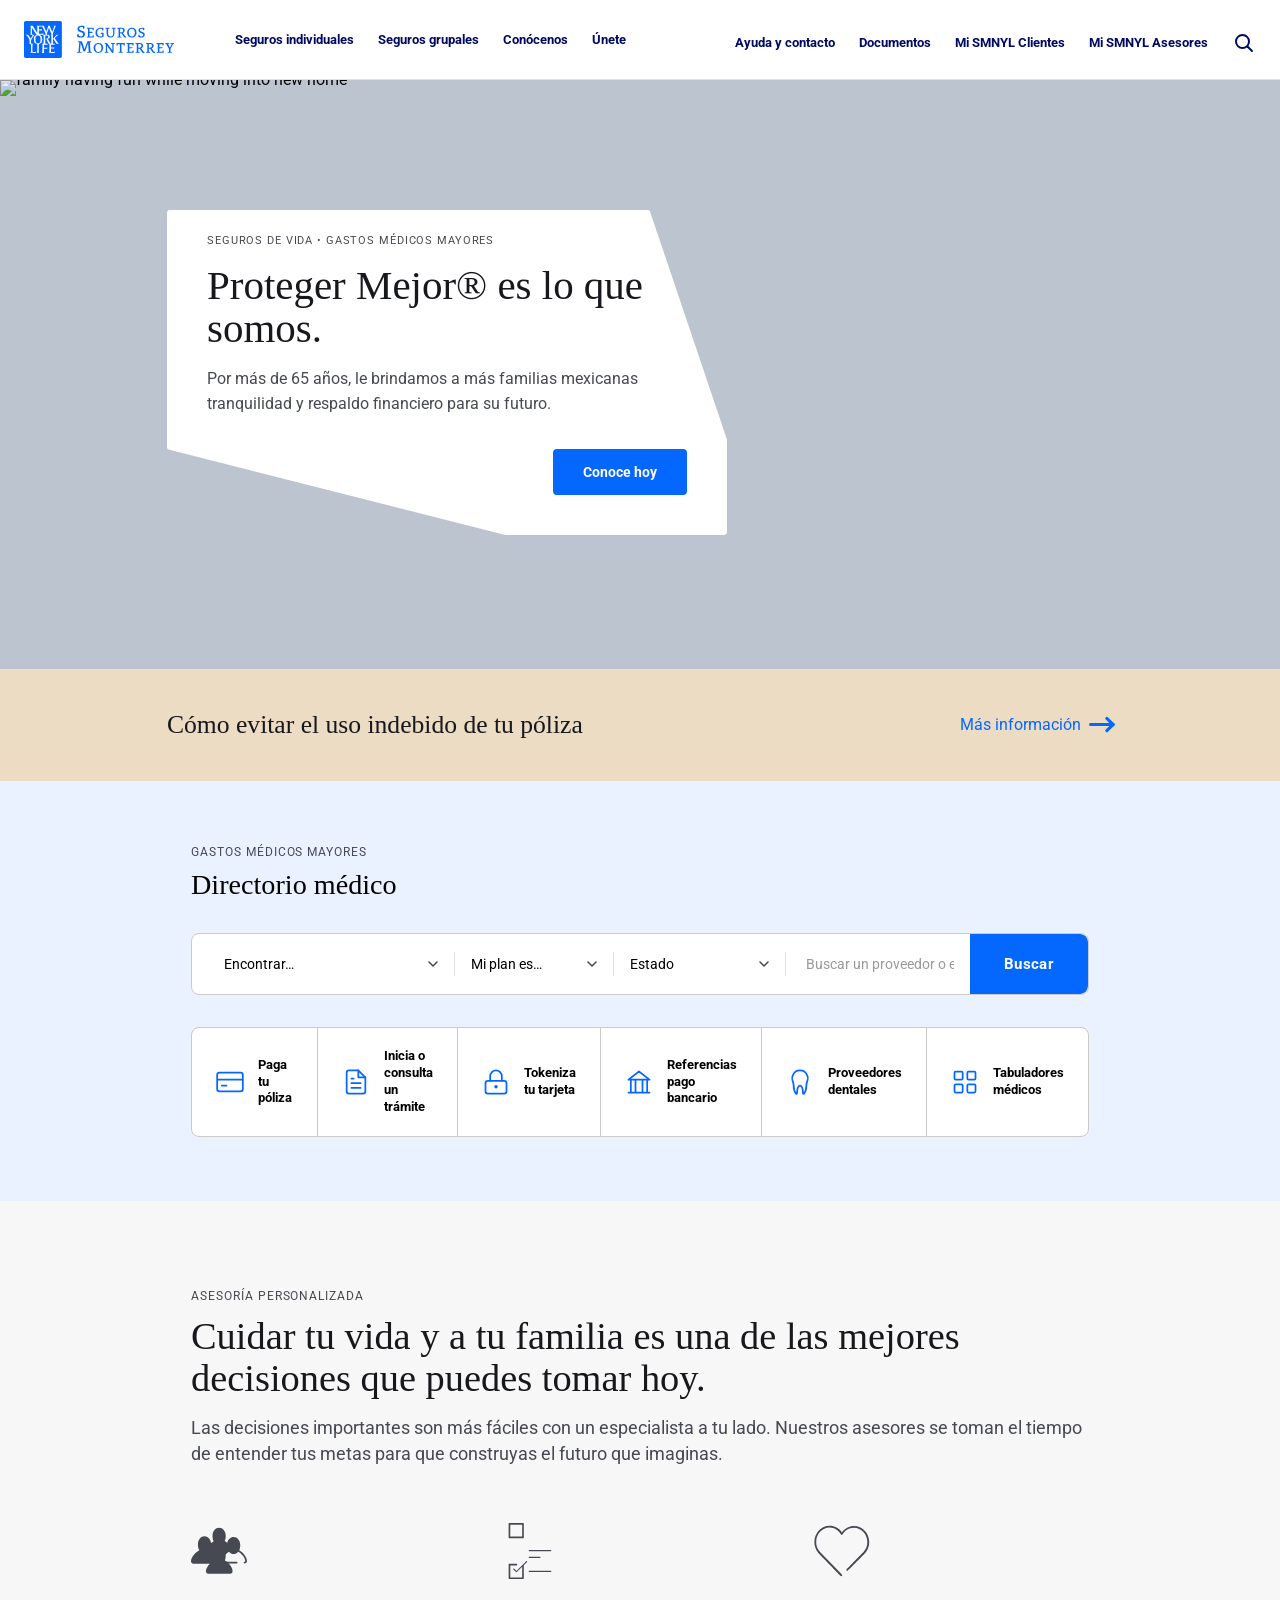
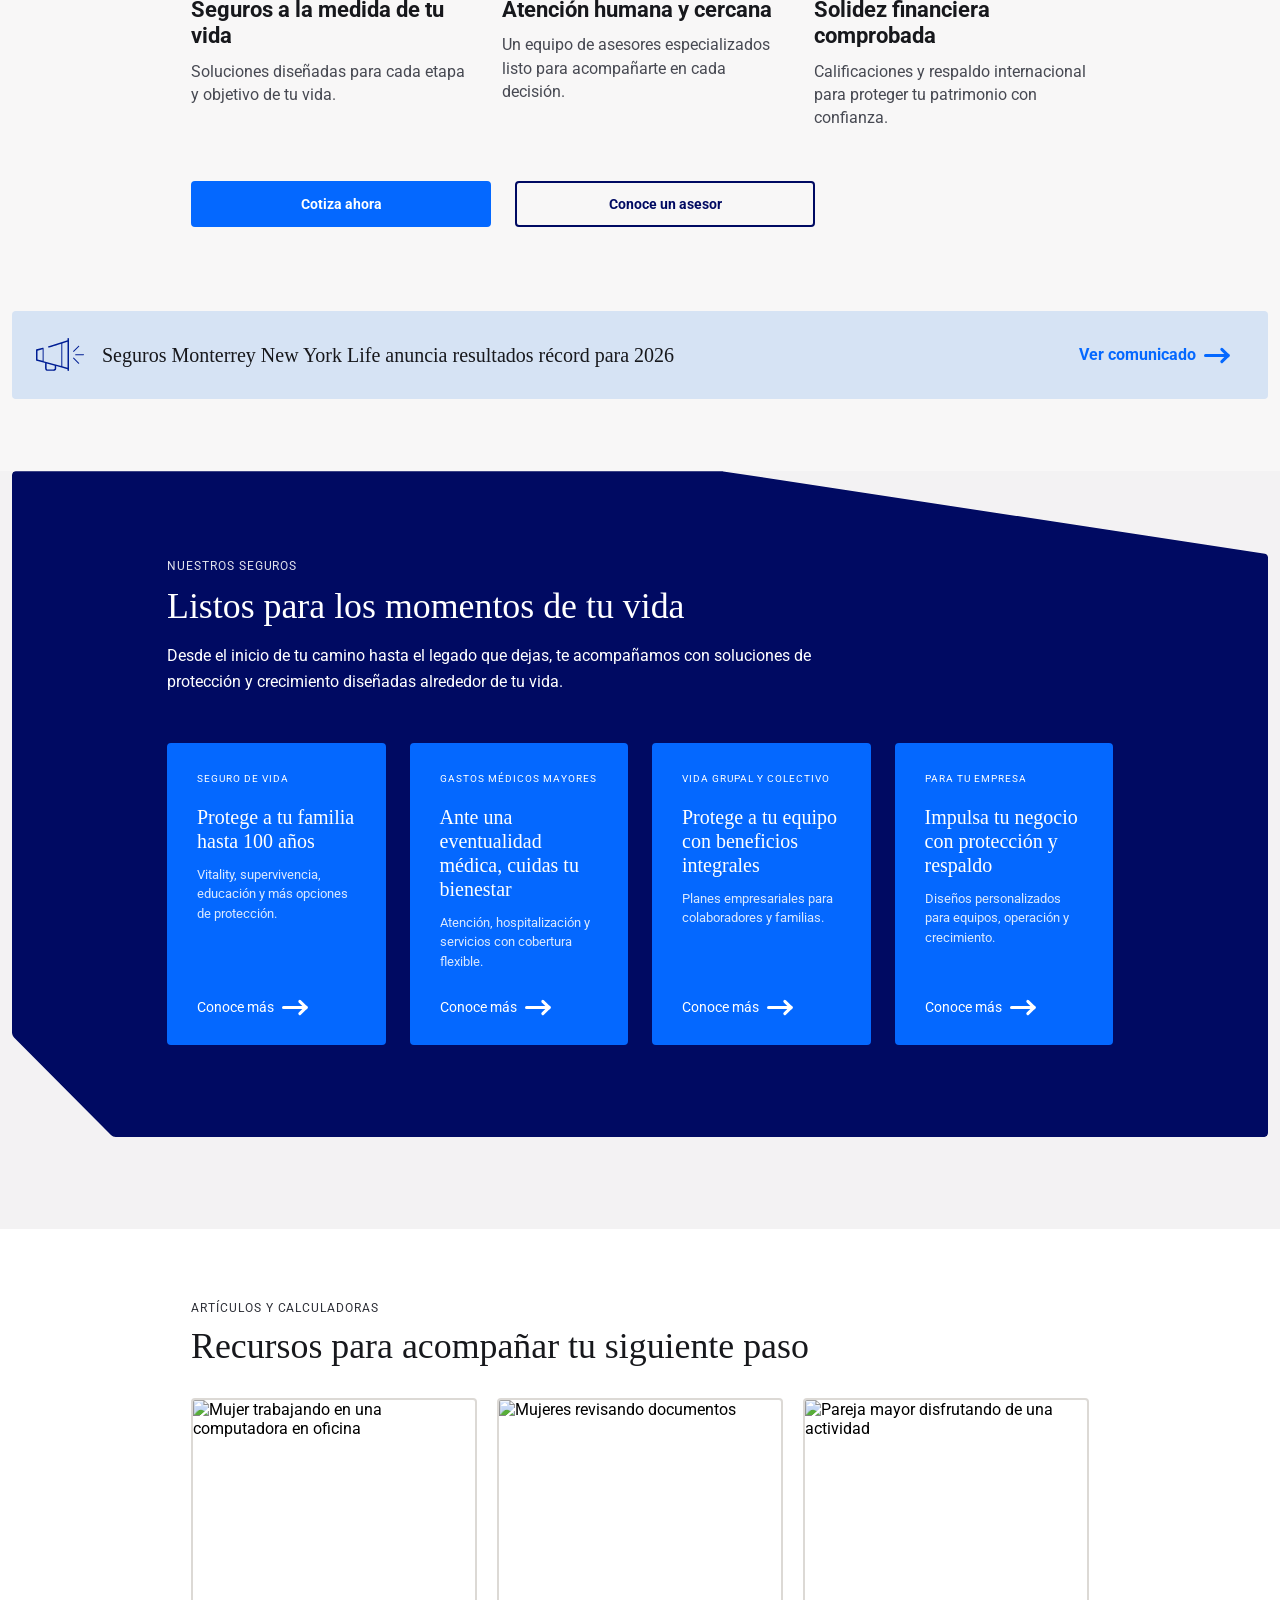
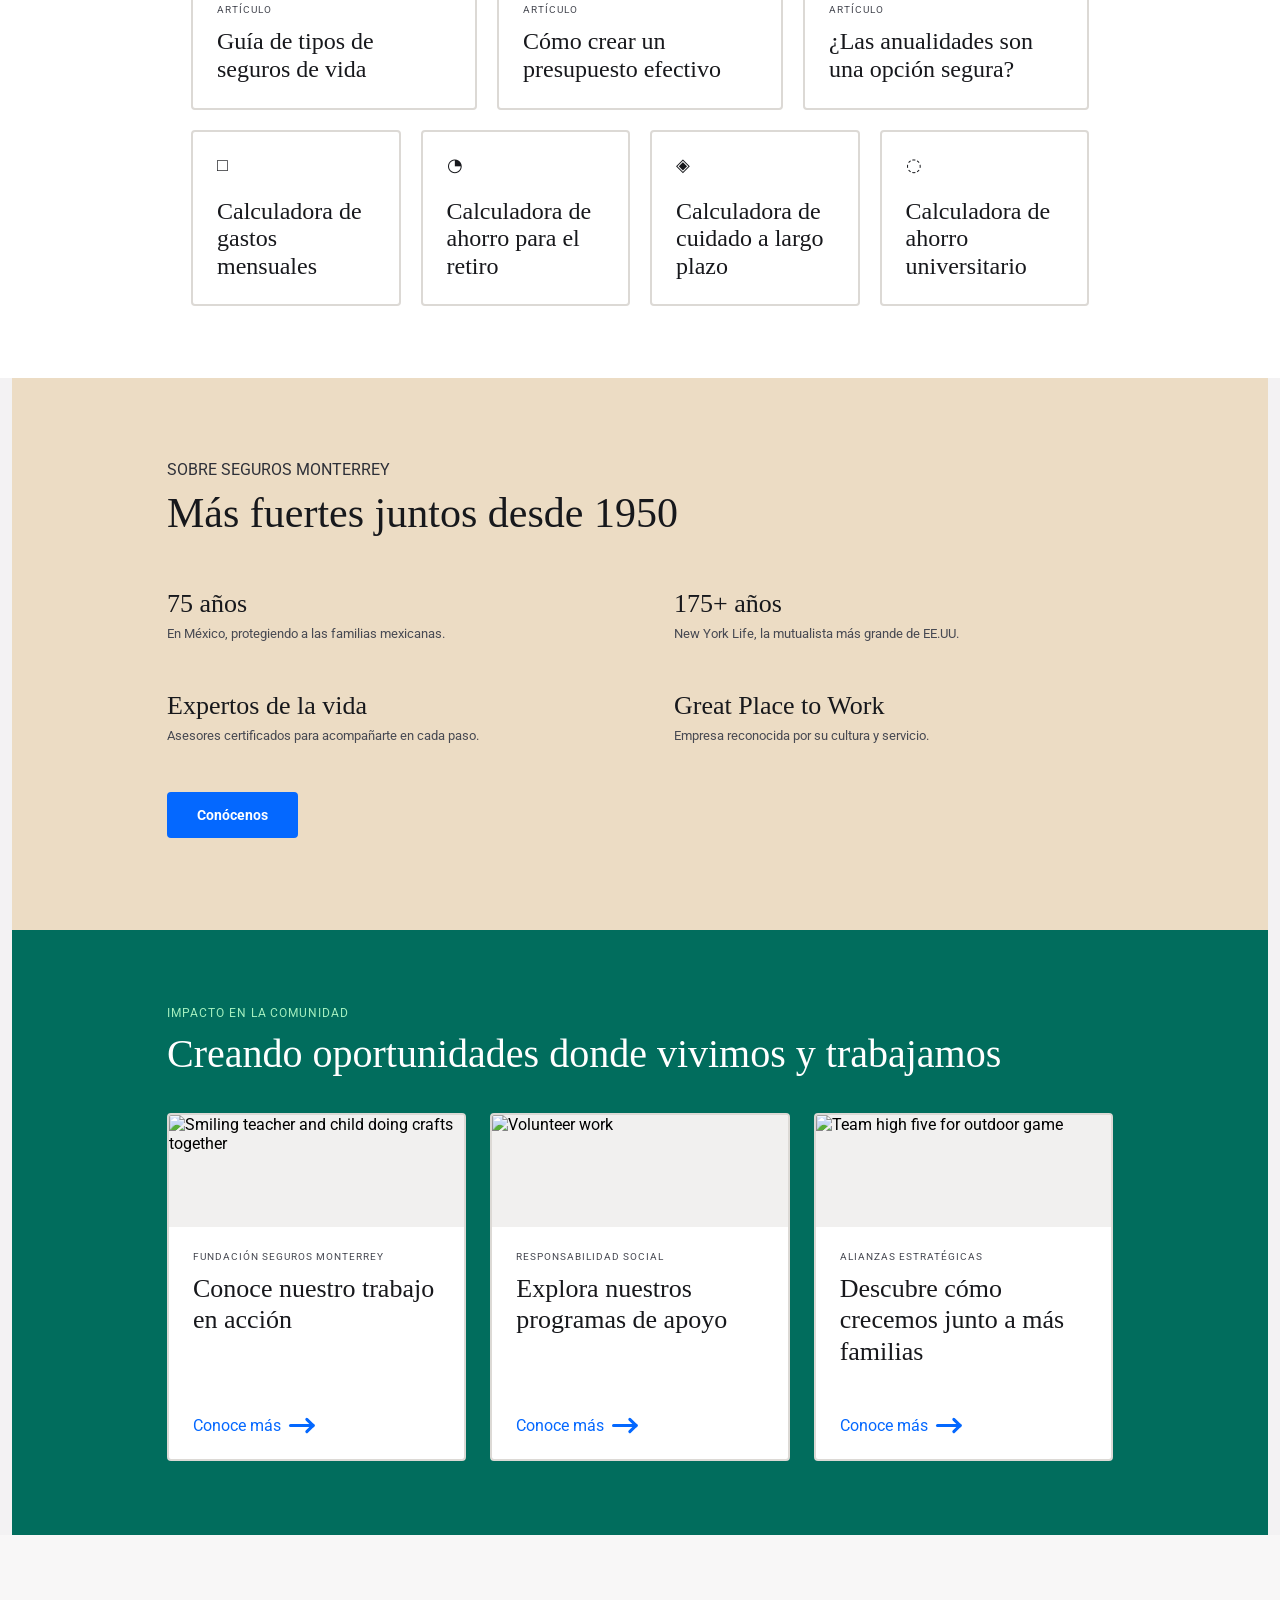
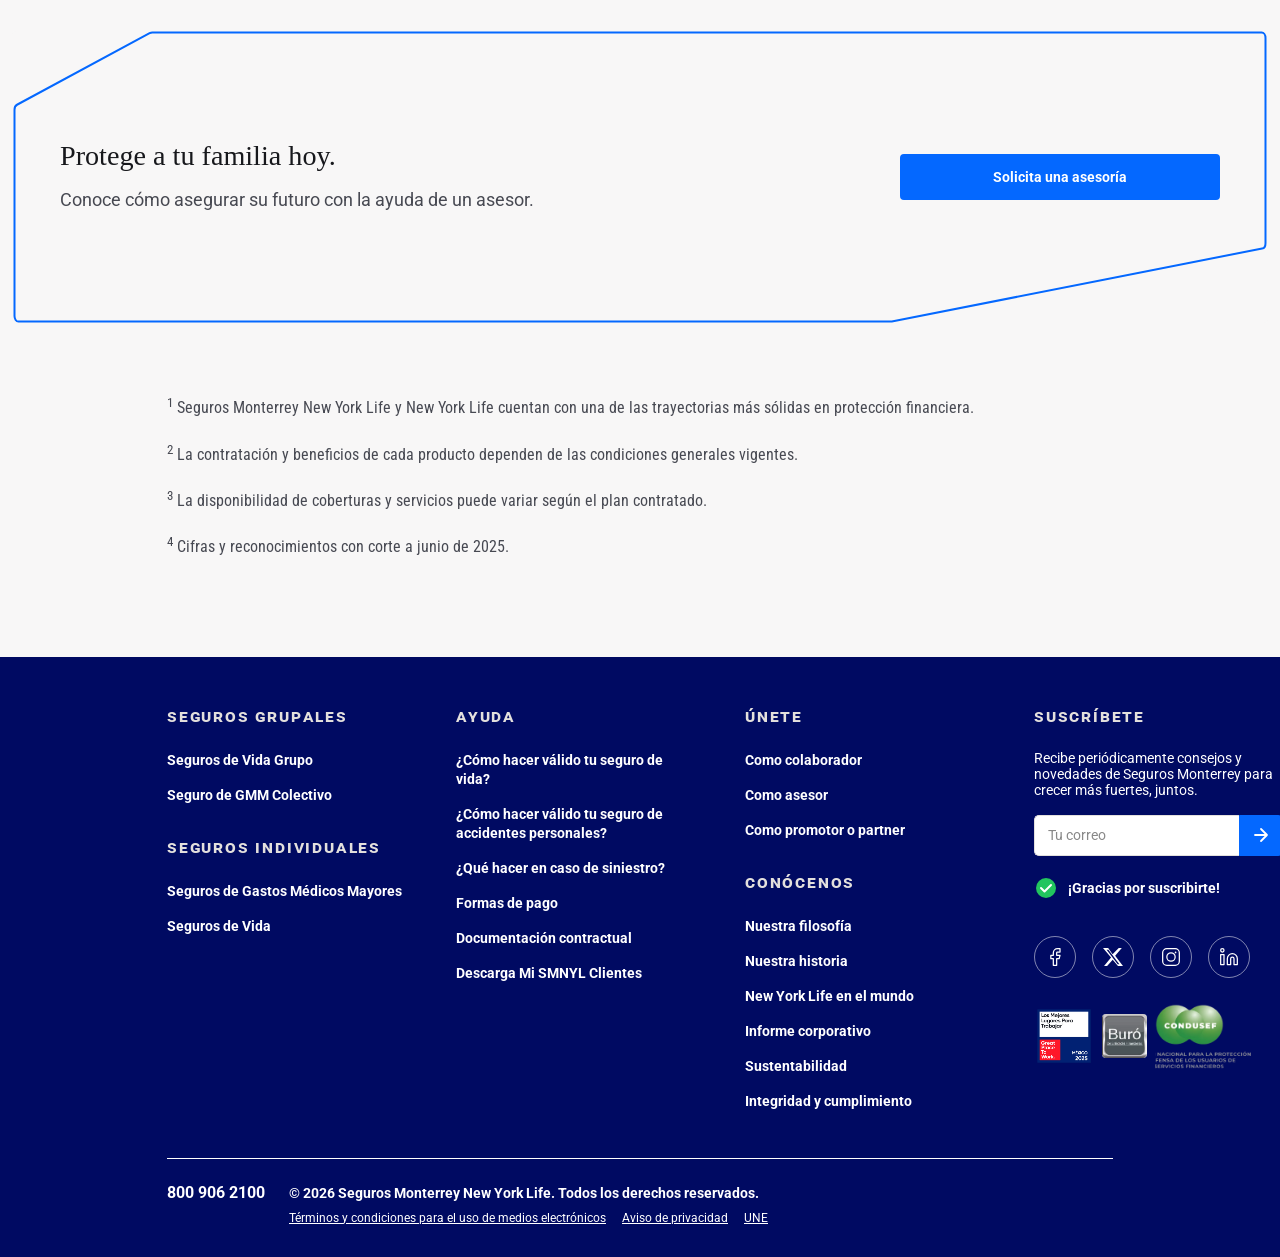
==== commit 02b17455: "feat: login multi-step flow, ambulance modal, store badges, light-blue med-directory Co-Authored-By:" ====
--- a/index.html
+++ b/index.html
@@ -3,7 +3,7 @@
 <head>
   <meta charset="UTF-8">
   <meta name="viewport" content="width=device-width, initial-scale=1.0">
-  <title>Seguros Monterrey New York Life</title>
+  <title>Más fuertes, juntos | Seguros Monterrey New York Life | Inicio</title>
   <link rel="preconnect" href="https://fonts.googleapis.com">
   <link rel="preconnect" href="https://fonts.gstatic.com" crossorigin>
   <link href="https://fonts.googleapis.com/css2?family=Roboto:wght@400;500;700&display=swap" rel="stylesheet">
@@ -167,66 +167,189 @@
         </svg>
       </button>
 
-      <h2 class="login-panel__title" id="loginPanelTitle">Inicia sesión</h2>
+      <h2 class="login-panel__title" id="loginPanelTitle">Mi SMNYL Clientes</h2>
       <p class="login-panel__subtitle">
-        ¿No tienes cuenta?
-        <a href="#" class="login-panel__register-link">Regístrate aquí</a>
+        Si no tienes cuenta,
+        <a href="#" class="login-panel__register-link">regístrate aquí</a>
       </p>
 
-      <form class="login-form" id="loginForm" novalidate>
-        <div class="login-form__field">
-          <label class="login-form__label" for="loginUsername">Usuario</label>
-          <input class="login-form__input" id="loginUsername" type="text"
-                 name="username" required maxlength="50"
-                 autocomplete="username" aria-label="Usuario">
-        </div>
-        <div class="login-form__field">
-          <label class="login-form__label" for="loginPassword">Contraseña</label>
-          <input class="login-form__input" id="loginPassword" type="password"
-                 name="password" required maxlength="100"
-                 autocomplete="current-password" aria-label="Contraseña">
-        </div>
-        <div class="login-form__remember">
-          <label class="custom-checkbox">
-            <input type="checkbox" id="loginRemember" name="remember">
-            <span class="custom-checkbox__box" aria-hidden="true"></span>
-            <span class="custom-checkbox__label">Recordar usuario</span>
-          </label>
-        </div>
-        <button class="btn btn--primary login-form__submit" id="loginSubmitBtn"
-                type="submit" disabled aria-label="Iniciar sesión">
-          Iniciar sesión
-        </button>
-        <a href="#" class="login-form__trouble">¿Problemas para iniciar sesión?</a>
-      </form>
-
+      <!-- ── Paso 1: correo ── -->
+      <div id="loginStep1">
+        <form class="login-form" id="loginFormStep1" novalidate>
+          <div class="login-form__field">
+            <label class="login-form__label" for="loginUsername">Correo electrónico</label>
+            <input class="login-form__input" id="loginUsername" type="email"
+                   name="username" required maxlength="100"
+                   autocomplete="email" placeholder="nombre@correo.com">
+          </div>
+          <button class="btn btn--primary login-form__submit" id="loginStep1Btn"
+                  type="submit" disabled aria-label="Continuar con inicio de sesión">
+            Iniciar sesión
+          </button>
+        </form>
+        <a href="https://www.mismnyl.com/?r=1772633303243"
+           class="btn btn--outline login-form__create"
+           target="_blank" rel="noopener noreferrer">
+          Crear una cuenta
+        </a>
+        <a href="https://www.mismnyl.com/?r=1772633303243#/display/soporte-tecnico-publico"
+           class="login-form__trouble">Necesito ayuda</a>
+      </div>
+
+      <!-- ── Paso 2: contraseña ── -->
+      <div id="loginStep2" hidden>
+        <div class="login-step2__who">
+          <div class="login-step2__avatar" aria-hidden="true">
+            <svg viewBox="0 0 40 40" fill="none">
+              <circle cx="20" cy="20" r="19" stroke="currentColor" stroke-width="1.5"/>
+              <circle cx="20" cy="15" r="5.5" stroke="currentColor" stroke-width="1.5"/>
+              <path d="M7 35c2-7 5-9 13-9s11 2 13 9" stroke="currentColor" stroke-width="1.5" stroke-linecap="round"/>
+            </svg>
+          </div>
+          <div class="login-step2__info">
+            <p class="login-step2__email" id="loginStep2EmailHint"></p>
+            <button class="login-step2__change js-login-step-back" type="button">Cambiar cuenta</button>
+          </div>
+        </div>
+        <form class="login-form" id="loginFormStep2" novalidate>
+          <div class="login-form__field">
+            <label class="login-form__label" for="loginPassword">Contraseña</label>
+            <input class="login-form__input" id="loginPassword" type="password"
+                   name="password" required maxlength="100"
+                   autocomplete="current-password">
+          </div>
+          <div class="login-form__remember">
+            <label class="custom-checkbox">
+              <input type="checkbox" id="loginRemember" name="remember">
+              <span class="custom-checkbox__box" aria-hidden="true"></span>
+              <span class="custom-checkbox__label">Recordar usuario</span>
+            </label>
+          </div>
+          <button class="btn btn--primary login-form__submit" id="loginStep2Btn"
+                  type="submit" disabled aria-label="Iniciar sesión">
+            Iniciar sesión
+          </button>
+        </form>
+        <a href="https://www.mismnyl.com/?r=1772633303243#/display/soporte-tecnico-publico"
+           class="login-form__trouble">Necesito ayuda</a>
+      </div>
+
+      <!-- ── Ambulancia ── -->
+      <button class="login-panel__ambulance js-ambulance-open" type="button"
+              aria-label="Solicitar servicio de ambulancia de emergencia">
+        <svg class="login-panel__ambulance-icon" viewBox="0 0 40 26" fill="none" aria-hidden="true">
+          <rect x="1" y="6" width="24" height="17" rx="2" stroke="currentColor" stroke-width="1.5"/>
+          <path d="M25 11l12 5v9H25V11z" stroke="currentColor" stroke-width="1.5" stroke-linejoin="round"/>
+          <circle cx="8" cy="24" r="2.5" stroke="currentColor" stroke-width="1.5"/>
+          <circle cx="30" cy="24" r="2.5" stroke="currentColor" stroke-width="1.5"/>
+          <path d="M11 13v5M13.5 15.5h-5" stroke="currentColor" stroke-width="1.5" stroke-linecap="round"/>
+          <path d="M5 6l2-5M9 6l1.5-5M13 6v-4" stroke="currentColor" stroke-width="1.5" stroke-linecap="round"/>
+        </svg>
+        <div class="login-panel__ambulance-text">
+          <span class="login-panel__ambulance-title">Solicitar una ambulancia</span>
+          <span class="login-panel__ambulance-sub">solo para pólizas de gastos médicos</span>
+        </div>
+        <svg class="login-panel__ambulance-arrow" viewBox="0 0 8 14" fill="none" aria-hidden="true">
+          <path d="M1 1l6 6-6 6" stroke="currentColor" stroke-width="1.5" stroke-linecap="round" stroke-linejoin="round"/>
+        </svg>
+      </button>
+
+      <!-- ── App banner ── -->
       <div class="login-panel__app-banner">
         <div class="login-panel__app-banner-text">
           <p class="login-panel__app-banner-title">Administra tu cuenta desde tu celular</p>
           <p class="login-panel__app-banner-sub">Descarga la app Mi SMNYL Clientes</p>
         </div>
+        <div class="login-panel__store-badges">
+          <a href="https://apps.apple.com/mx/app/mi-smnyl-clientes/id1502892286"
+             class="store-badge" target="_blank" rel="noopener noreferrer"
+             aria-label="Descargar en App Store">
+            <svg class="store-badge__icon" viewBox="0 0 14 17" fill="currentColor" aria-hidden="true">
+              <path d="M11.48 8.86c-.01-1.45 1.18-2.15 1.24-2.19-.68-.99-1.73-1.13-2.1-1.14-.9-.09-1.75.53-2.2.53-.45 0-1.14-.51-1.88-.5-.97.01-1.87.57-2.37 1.44-1 1.74-.26 4.33.72 5.75.48.69 1.04 1.47 1.79 1.44.71-.03.99-.46 1.84-.46.85 0 1.09.46 1.84.45.77-.01 1.26-.71 1.73-1.4.55-.8.77-1.58.79-1.62-.02 0-1.51-.58-1.52-2.29h.12zm-1.42-3.81c.39-.48.66-1.15.59-1.82-.57.02-1.26.39-1.67.86-.37.42-.69 1.09-.61 1.74.64.05 1.29-.33 1.68-.78z"/>
+            </svg>
+            <span class="store-badge__text">
+              <small>Descargar en el</small>
+              <strong>App Store</strong>
+            </span>
+          </a>
+          <a href="https://play.google.com/store/apps/details?id=mx.com.smnyl.mismnylclientes"
+             class="store-badge" target="_blank" rel="noopener noreferrer"
+             aria-label="Disponible en Google Play">
+            <svg class="store-badge__icon" viewBox="0 0 13 15" fill="none" aria-hidden="true">
+              <path d="M.5.7C.3 1 .2 1.4.2 1.9v11.2c0 .5.1.9.4 1.1l.1.1 6.3-6.3v-.1L.6.6.5.7z" fill="#4FC3F7"/>
+              <path d="M9 10.1L6.9 8.1V7.9l2-2 .1.1 2.4 1.3c.7.4.7 1 0 1.4L9 10h-.1l.1.1z" fill="#FFCA28"/>
+              <path d="M9.1 10.1L6.9 8.1.5 14.3c.2.2.6.2 1.1-.1L9.1 10z" fill="#F44336"/>
+              <path d="M9.1 7.9L1.6.7C1.1.4.7.4.5.7L6.9 7.1l2.2.8z" fill="#4CAF50"/>
+            </svg>
+            <span class="store-badge__text">
+              <small>Disponible en</small>
+              <strong>Google Play</strong>
+            </span>
+          </a>
+        </div>
       </div>
 
       <div class="login-panel__footer-links">
         <div class="login-panel__footer-col">
           <p class="login-panel__footer-col-title">Otros productos</p>
           <ul>
-            <li><a href="#">SMNYL Securities</a></li>
-            <li><a href="#">Fondos de Inversión</a></li>
+            <li><a href="#">Visualiza SMNYL</a></li>
           </ul>
         </div>
         <div class="login-panel__footer-col">
           <p class="login-panel__footer-col-title">Links rápidos</p>
           <ul>
-            <li><a href="#">Realizar un pago</a></li>
-            <li><a href="#">Formularios de servicio</a></li>
-            <li><a href="#">Servicios de cuenta</a></li>
+            <li><a href="#">Qué hacer en caso de siniestro</a></li>
+            <li><a href="#">Pagar mi póliza</a></li>
+            <li><a href="#">Iniciar o consultar trámite GMM</a></li>
           </ul>
         </div>
       </div>
     </div>
 
     <div class="login-panel__overlay js-close-login" tabindex="-1" aria-hidden="true"></div>
+  </div>
+
+  <!-- ===================== MODAL: EMERGENCIA MÉDICA ===================== -->
+  <div class="ambulance-modal" id="ambulanceModal" aria-hidden="true"
+       role="dialog" aria-modal="true" aria-labelledby="ambulanceModalTitle">
+    <div class="ambulance-modal__card">
+      <button class="ambulance-modal__close js-ambulance-close" type="button" aria-label="Cerrar">
+        <svg class="icon" viewBox="0 0 14 14" fill="none">
+          <path d="M1 1L13 13M13 1L1 13" stroke="currentColor" stroke-width="1.5" stroke-linecap="round"/>
+        </svg>
+      </button>
+      <div class="ambulance-modal__header">
+        <h3 class="ambulance-modal__title" id="ambulanceModalTitle">Emergencia médica</h3>
+        <svg class="ambulance-modal__icon" viewBox="0 0 80 55" fill="none" aria-hidden="true">
+          <rect x="2" y="12" width="50" height="35" rx="3" stroke="#243641" stroke-width="2"/>
+          <path d="M52 22l15 10v15H52V22z" stroke="#243641" stroke-width="2" stroke-linejoin="round"/>
+          <circle cx="17" cy="50" r="5" stroke="#243641" stroke-width="2"/>
+          <circle cx="60" cy="50" r="5" stroke="#243641" stroke-width="2"/>
+          <path d="M22 28v10M27 33h-10" stroke="#243641" stroke-width="2" stroke-linecap="round"/>
+          <path d="M10 12l5-10M18 12l3-10M25 12V3" stroke="#243641" stroke-width="1.5" stroke-linecap="round"/>
+        </svg>
+      </div>
+      <div class="ambulance-modal__body">
+        <div class="ambulance-modal__warning">
+          <svg viewBox="0 0 20 20" fill="none" class="ambulance-modal__warn-icon" aria-hidden="true">
+            <circle cx="10" cy="10" r="9" stroke="#E05C2A" stroke-width="1.5"/>
+            <path d="M10 6v5" stroke="#E05C2A" stroke-width="1.5" stroke-linecap="round"/>
+            <circle cx="10" cy="14" r="1" fill="#E05C2A"/>
+          </svg>
+          <p>Esta opción solo está disponible si tienes una póliza de gastos médicos mayores.</p>
+        </div>
+        <div class="ambulance-modal__phone-info">
+          <p class="ambulance-modal__phone-q">¿Deseas contactar con un operador telefónico?</p>
+          <a href="tel:8009062100" class="ambulance-modal__phone-num">800 906 21 00</a>
+          <p class="ambulance-modal__phone-inst">Para solicitar el servicio de ambulancia marca opción <strong>0</strong>.</p>
+        </div>
+      </div>
+      <div class="ambulance-modal__footer">
+        <p>Ten a la mano tu número de póliza o el nombre completo del asegurado.</p>
+      </div>
+    </div>
+    <div class="ambulance-modal__overlay js-ambulance-close"></div>
   </div>
 
   <!-- NYL brand clip-paths (hidden) -->
@@ -291,7 +414,7 @@
         <div class="med-directory__header">
           <p class="med-directory__eyebrow">GASTOS MÉDICOS MAYORES</p>
           <h2 class="med-directory__title" id="med-directory-title">
-            Directorio de proveedores médicos en convenio
+            Directorio médico
           </h2>
         </div>
 
@@ -300,15 +423,15 @@
           <div class="med-directory__controls">
 
             <div class="med-directory__field">
-              <label class="sr-only" for="md-plan">Tipo de plan</label>
+              <label class="sr-only" for="md-plan">Encontrar…</label>
               <div class="med-directory__select-wrap">
                 <select id="md-plan" class="med-directory__select" aria-label="Tipo de plan">
-                  <option value="">Tipo de plan</option>
-                  <option value="1">Plan Individual</option>
-                  <option value="2">Plan Colectivo</option>
-                  <option value="3">Hospitales y Clínicas</option>
-                  <option value="4">Médicos Especialistas</option>
-                  <option value="5">Servicios Especializados</option>
+                  <option value="">Encontrar…</option>
+                  <option value="1">Hospitales GMM Individual</option>
+                  <option value="2">Hospitales GMM Colectivo</option>
+                  <option value="3">Hospitales y clínicas en red</option>
+                  <option value="4">Médicos especialistas en red</option>
+                  <option value="5">Servicios especializados en red</option>
                 </select>
               </div>
             </div>
@@ -316,10 +439,10 @@
             <div class="med-directory__divider" aria-hidden="true"></div>
 
             <div class="med-directory__field">
-              <label class="sr-only" for="md-subplan">Subplan</label>
+              <label class="sr-only" for="md-subplan">Mi plan es…</label>
               <div class="med-directory__select-wrap">
                 <select id="md-subplan" class="med-directory__select" aria-label="Subplan">
-                  <option value="">Subplan</option>
+                  <option value="">Mi plan es…</option>
                   <option value="int">Internacional</option>
                   <option value="amfa">AM Flex A</option>
                   <option value="pt">Práctico Total</option>
@@ -383,8 +506,8 @@
                 id="md-keyword"
                 class="med-directory__input"
                 type="text"
-                placeholder="Buscar proveedor o especialidad"
-                aria-label="Buscar proveedor o especialidad"
+                placeholder="Buscar un proveedor o especialidad"
+                aria-label="Buscar un proveedor o especialidad"
                 autocomplete="off"
               >
             </div>
@@ -398,16 +521,6 @@
 
         <!-- Accesos rápidos -->
         <div class="med-directory__tools" aria-label="Accesos rápidos">
-
-          <a href="https://www.smnyl-clientes.com.mx/SMNYL.clientes.Claims/"
-             class="med-directory__tool" target="_blank" rel="noopener noreferrer"
-             aria-label="Trámites Gastos Médicos Mayores — abre en nueva pestaña">
-            <svg class="med-directory__tool-icon" viewBox="0 0 24 24" fill="none" aria-hidden="true">
-              <path d="M14 2H6a2 2 0 00-2 2v16a2 2 0 002 2h12a2 2 0 002-2V8l-6-6z" stroke="currentColor" stroke-width="1.5" stroke-linecap="round" stroke-linejoin="round"/>
-              <path d="M14 2v6h6M16 13H8M16 17H8M10 9H8" stroke="currentColor" stroke-width="1.5" stroke-linecap="round" stroke-linejoin="round"/>
-            </svg>
-            <span class="med-directory__tool-name">Trámites GMM</span>
-          </a>
 
           <a href="https://www.smnyl-clientes.com.mx/PagoEnLinea/"
              class="med-directory__tool" target="_blank" rel="noopener noreferrer"
@@ -417,7 +530,17 @@
               <path d="M1 10h22" stroke="currentColor" stroke-width="1.5"/>
               <path d="M5 15h4" stroke="currentColor" stroke-width="1.5" stroke-linecap="round"/>
             </svg>
-            <span class="med-directory__tool-name">Pago en línea</span>
+            <span class="med-directory__tool-name">Paga tu póliza</span>
+          </a>
+
+          <a href="https://www.smnyl-clientes.com.mx/SMNYL.clientes.Claims/"
+             class="med-directory__tool" target="_blank" rel="noopener noreferrer"
+             aria-label="Trámites Gastos Médicos Mayores — abre en nueva pestaña">
+            <svg class="med-directory__tool-icon" viewBox="0 0 24 24" fill="none" aria-hidden="true">
+              <path d="M14 2H6a2 2 0 00-2 2v16a2 2 0 002 2h12a2 2 0 002-2V8l-6-6z" stroke="currentColor" stroke-width="1.5" stroke-linecap="round" stroke-linejoin="round"/>
+              <path d="M14 2v6h6M16 13H8M16 17H8M10 9H8" stroke="currentColor" stroke-width="1.5" stroke-linecap="round" stroke-linejoin="round"/>
+            </svg>
+            <span class="med-directory__tool-name">Inicia o consulta un trámite</span>
           </a>
 
           <a href="https://www.smnyl-clientes.com.mx/Tokenizador/"
@@ -428,7 +551,7 @@
               <path d="M7 11V7a5 5 0 0110 0v4" stroke="currentColor" stroke-width="1.5" stroke-linecap="round"/>
               <circle cx="12" cy="16" r="1.5" fill="currentColor"/>
             </svg>
-            <span class="med-directory__tool-name">Tokenizador</span>
+            <span class="med-directory__tool-name">Tokeniza tu tarjeta</span>
           </a>
 
           <a href="https://www.smnyl-clientes.com.mx/Bancos/"
@@ -437,7 +560,7 @@
             <svg class="med-directory__tool-icon" viewBox="0 0 24 24" fill="none" aria-hidden="true">
               <path d="M3 21h18M3 10h18M5 10V21M9 10V21M15 10V21M19 10V21M12 3L3 10h18L12 3z" stroke="currentColor" stroke-width="1.5" stroke-linecap="round" stroke-linejoin="round"/>
             </svg>
-            <span class="med-directory__tool-name">Bancos</span>
+            <span class="med-directory__tool-name">Referencias pago bancario</span>
           </a>
 
           <a href="https://www.odontoprev.com.mx/mapa/"
@@ -446,7 +569,7 @@
             <svg class="med-directory__tool-icon" viewBox="0 0 24 24" fill="none" aria-hidden="true">
               <path d="M12 2C9.5 2 7 3.5 6 6C5 7.5 5 9 5.5 10.5C6 12 6.5 13 6.5 14.5C6.5 16.5 7 20 8.5 22C9 22.5 9.5 22 9.5 21.5C9.5 19.5 9.5 17 11 15.5C11.5 15 12 15 12 15C12 15 12.5 15 13 15.5C14.5 17 14.5 19.5 14.5 21.5C14.5 22 15 22.5 15.5 22C17 20 17.5 16.5 17.5 14.5C17.5 13 18 12 18.5 10.5C19 9 19 7.5 18 6C17 3.5 14.5 2 12 2Z" stroke="currentColor" stroke-width="1.5" stroke-linecap="round" stroke-linejoin="round"/>
             </svg>
-            <span class="med-directory__tool-name">Proveedor dental</span>
+            <span class="med-directory__tool-name">Proveedores dentales</span>
           </a>
 
           <a href="https://www.smnyl-clientes.com.mx/WATabuladoresMedicos/BuscadorTabuladoresGMMI.aspx"
@@ -458,7 +581,7 @@
               <rect x="3" y="14" width="7" height="7" rx="1" stroke="currentColor" stroke-width="1.5"/>
               <rect x="14" y="14" width="7" height="7" rx="1" stroke="currentColor" stroke-width="1.5"/>
             </svg>
-            <span class="med-directory__tool-name">Tabulador médico</span>
+            <span class="med-directory__tool-name">Tabuladores médicos</span>
           </a>
 
         </div>
--- a/css/styles.css
+++ b/css/styles.css
@@ -620,7 +620,7 @@
   transform: translateX(12px);
   opacity: 0;
   transition: transform 0.25s var(--ease-out), opacity 0.2s ease;
-  box-shadow: -4px 0 24px rgba(0,10,98,0.12);
+  border-left: 1px solid var(--c-border);
 }
 .login-panel.is-open .sidebar--login {
   transform: translateX(0); opacity: 1;
@@ -723,6 +723,160 @@
   font-size: 12px; line-height: 14px;
   color: var(--c-primary); text-align: left;
   text-decoration: underline;
+}
+
+/* "Crear una cuenta" — full-width outline below submit */
+.login-form__create {
+  width: 100%; margin-top: -4px;
+  font-size: 14px;
+}
+
+/* Step 2 — email "who" badge */
+.login-step2__who {
+  display: flex; align-items: center; gap: 12px;
+  padding: 12px 16px;
+  background: #f8f7f7; border-radius: 6px;
+  margin-bottom: 4px;
+}
+.login-step2__avatar {
+  width: 40px; height: 40px; flex-shrink: 0;
+  color: var(--c-border-alt);
+}
+.login-step2__avatar svg { width: 100%; height: 100%; }
+.login-step2__info { display: flex; flex-direction: column; gap: 2px; min-width: 0; }
+.login-step2__email {
+  font-family: var(--f-body); font-size: 14px; font-weight: 700;
+  color: var(--c-black); white-space: nowrap; overflow: hidden; text-overflow: ellipsis;
+}
+.login-step2__change {
+  font-family: var(--f-body); font-size: 12px; font-weight: 400;
+  color: var(--c-primary); text-decoration: underline; text-align: left;
+  border: none; background: none; cursor: pointer; padding: 0;
+}
+.login-step2__change:hover { color: var(--c-navy); }
+
+/* Ambulance CTA */
+.login-panel__ambulance {
+  display: flex; align-items: center; gap: 14px;
+  padding: 16px 20px;
+  background: rgba(4, 104, 255, 0.06);
+  border: 1px solid rgba(4, 104, 255, 0.2);
+  border-radius: 8px;
+  cursor: pointer;
+  text-align: left;
+  transition: background 0.15s, border-color 0.15s;
+}
+.login-panel__ambulance:hover {
+  background: rgba(4, 104, 255, 0.1);
+  border-color: rgba(4, 104, 255, 0.35);
+}
+.login-panel__ambulance-icon {
+  width: 40px; height: 26px; flex-shrink: 0;
+  color: var(--c-primary);
+}
+.login-panel__ambulance-text {
+  flex: 1; display: flex; flex-direction: column; gap: 2px;
+}
+.login-panel__ambulance-title {
+  font-family: var(--f-body); font-size: 14px; font-weight: 700;
+  color: var(--c-primary); line-height: 1.3;
+}
+.login-panel__ambulance-sub {
+  font-family: var(--f-body); font-size: 11px; font-weight: 400;
+  color: #474952; line-height: 1.3;
+}
+.login-panel__ambulance-arrow {
+  width: 8px; height: 14px; flex-shrink: 0; color: var(--c-primary);
+}
+
+/* Store badges */
+.login-panel__store-badges { display: flex; gap: 8px; margin-top: 14px; }
+.store-badge {
+  flex: 1; display: flex; align-items: center; gap: 8px;
+  background: rgba(255,255,255,0.12); border: 1px solid rgba(255,255,255,0.25);
+  border-radius: 6px; padding: 8px 10px;
+  color: white; text-decoration: none;
+  transition: background 0.15s;
+}
+.store-badge:hover { background: rgba(255,255,255,0.22); }
+.store-badge__icon { width: 18px; height: 18px; flex-shrink: 0; }
+.store-badge__text { display: flex; flex-direction: column; gap: 1px; }
+.store-badge__text small {
+  font-size: 9px; line-height: 1.2; opacity: 0.75;
+  font-family: var(--f-body);
+}
+.store-badge__text strong {
+  font-size: 13px; line-height: 1.3; font-weight: 700;
+  font-family: var(--f-body);
+}
+
+/* Ambulance modal */
+.ambulance-modal {
+  position: fixed; inset: 0; z-index: 300;
+  display: flex; align-items: center; justify-content: center;
+  pointer-events: none; visibility: hidden; opacity: 0;
+  transition: opacity 0.2s ease, visibility 0.2s ease;
+}
+.ambulance-modal.is-open {
+  pointer-events: all; visibility: visible; opacity: 1;
+}
+.ambulance-modal__overlay {
+  position: fixed; inset: 0; background: rgba(0,0,0,0.55); cursor: default;
+}
+.ambulance-modal__card {
+  position: relative; z-index: 1;
+  background: white; border-radius: 12px;
+  width: min(480px, calc(100% - 48px));
+  overflow: hidden;
+  display: flex; flex-direction: column;
+}
+.ambulance-modal__close {
+  position: absolute; top: 12px; right: 12px;
+  width: 32px; height: 32px;
+  display: flex; align-items: center; justify-content: center;
+  color: var(--c-primary); border: none; background: none; cursor: pointer;
+  transition: color 0.15s;
+}
+.ambulance-modal__close:hover { color: var(--c-navy); }
+.ambulance-modal__close .icon { width: 14px; height: 14px; }
+.ambulance-modal__header {
+  display: flex; flex-direction: column; align-items: center;
+  gap: 20px; padding: 40px 40px 28px;
+  border-bottom: 2px solid var(--c-primary);
+}
+.ambulance-modal__title {
+  font-family: var(--f-heading); font-weight: 400; font-size: 28px;
+  line-height: 1.1; color: var(--c-black); text-align: center;
+}
+.ambulance-modal__icon { width: 80px; height: auto; }
+.ambulance-modal__body { padding: 24px 32px; display: flex; flex-direction: column; gap: 20px; }
+.ambulance-modal__warning {
+  display: flex; align-items: flex-start; gap: 12px;
+  padding: 16px; background: #f8f7f7; border-radius: 6px;
+}
+.ambulance-modal__warn-icon { width: 20px; height: 20px; flex-shrink: 0; margin-top: 1px; }
+.ambulance-modal__warning p {
+  font-family: var(--f-body); font-size: 13px; line-height: 1.5; color: var(--c-dark);
+}
+.ambulance-modal__phone-info { text-align: center; display: flex; flex-direction: column; gap: 6px; }
+.ambulance-modal__phone-q {
+  font-family: var(--f-body); font-size: 14px; color: var(--c-dark); line-height: 1.4;
+}
+.ambulance-modal__phone-num {
+  font-family: var(--f-heading); font-size: 32px; font-weight: 400;
+  color: var(--c-primary); text-decoration: none; line-height: 1.1;
+  letter-spacing: 0.04em;
+}
+.ambulance-modal__phone-num:hover { color: var(--c-navy); }
+.ambulance-modal__phone-inst {
+  font-family: var(--f-body); font-size: 13px; color: var(--c-dark); line-height: 1.4;
+}
+.ambulance-modal__footer {
+  background: var(--c-primary); padding: 14px 32px;
+}
+.ambulance-modal__footer p {
+  font-family: var(--f-body); font-size: 13px; line-height: 1.5;
+  color: white; text-align: center;
 }
 
 /* App banner */
@@ -974,7 +1128,7 @@
    §2.5 DIRECTORIO MÉDICO
    ========================================================= */
 .med-directory {
-  background: var(--c-sand);
+  background: #EBF2FF;
   padding: 64px 24px;
 }
 
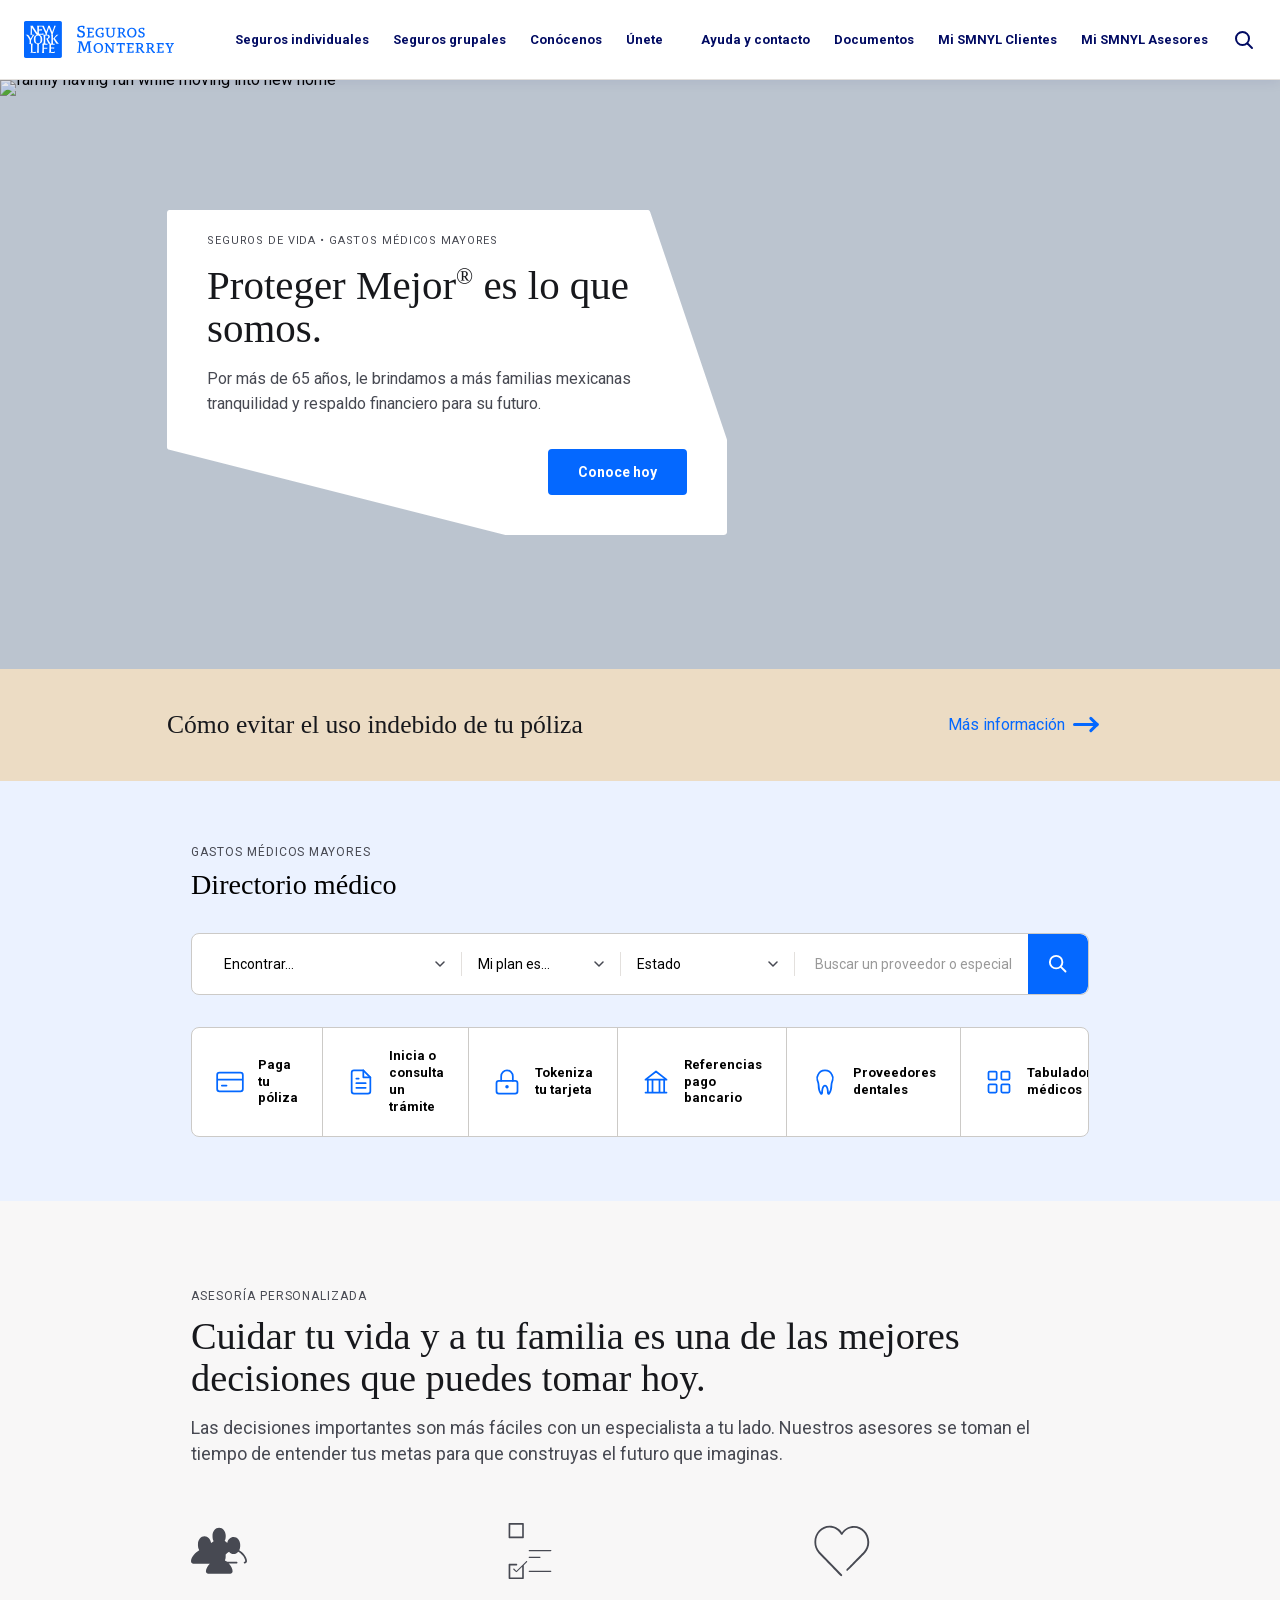
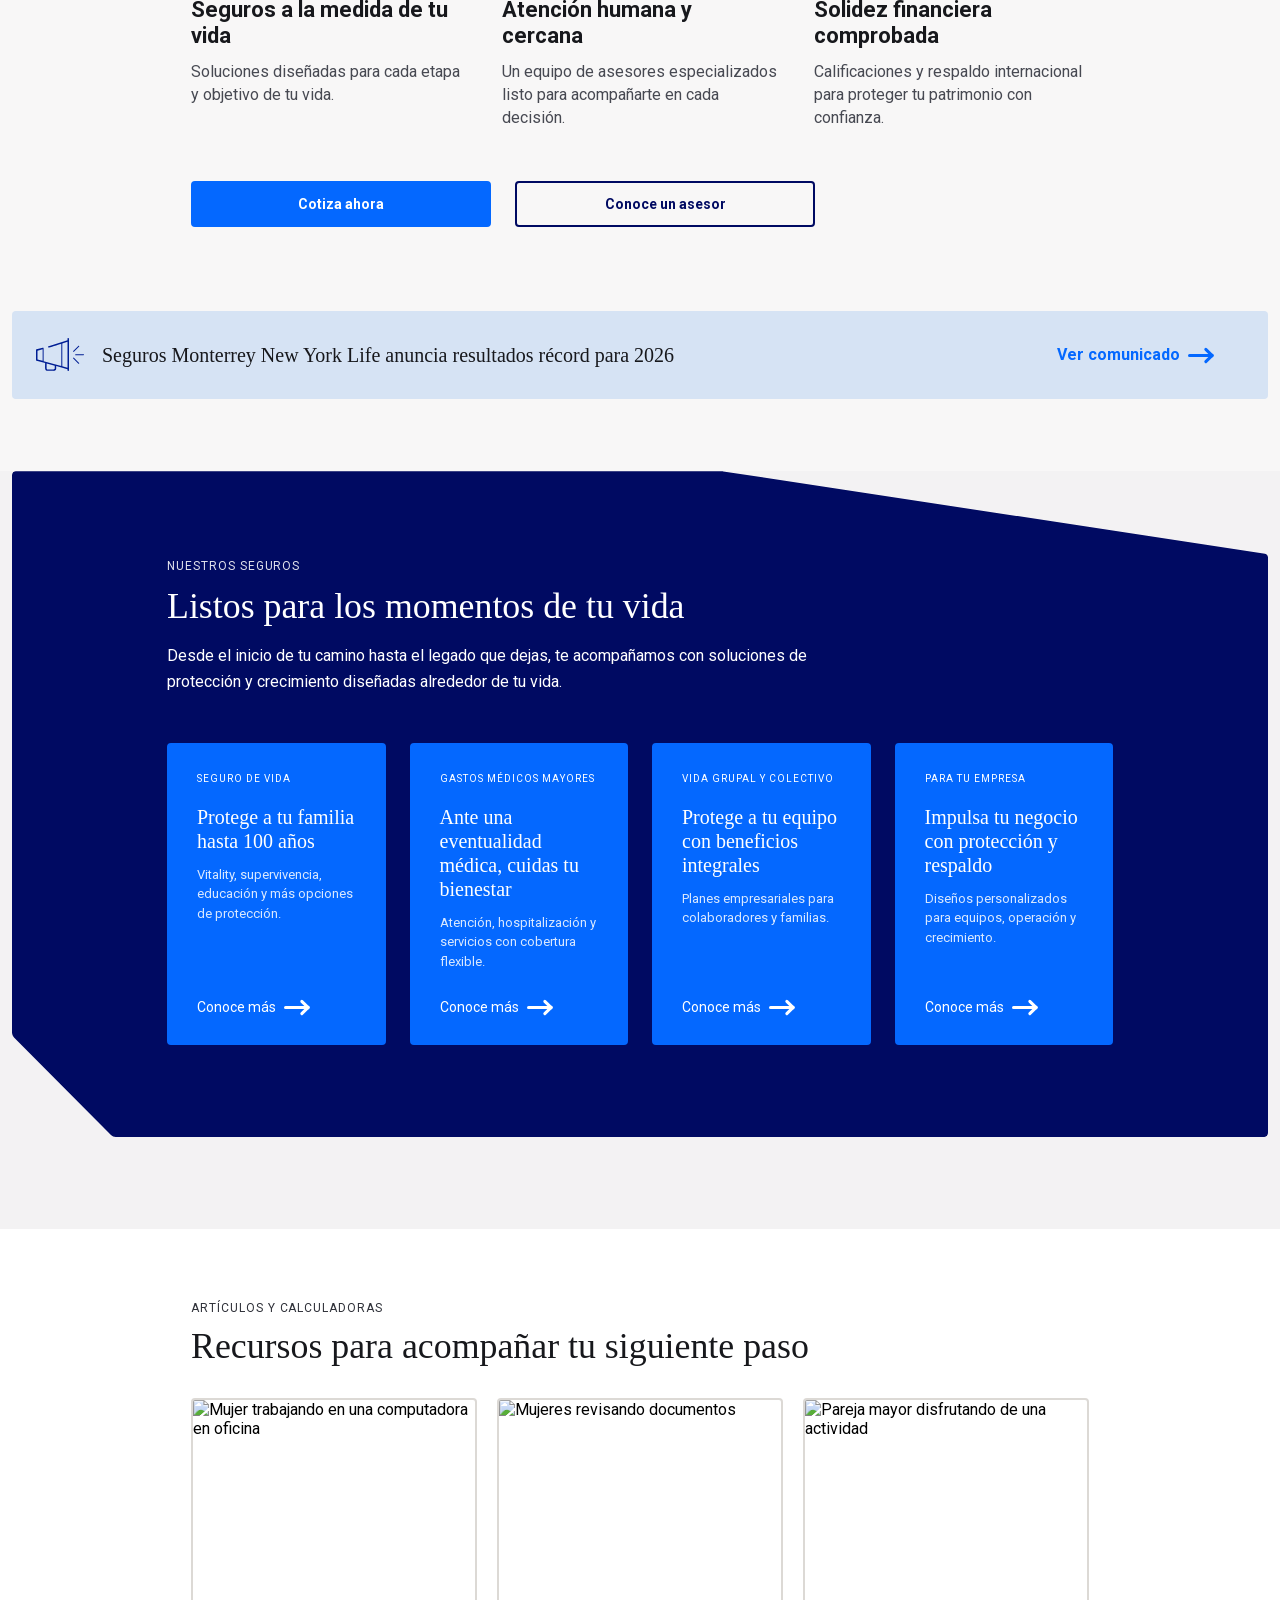
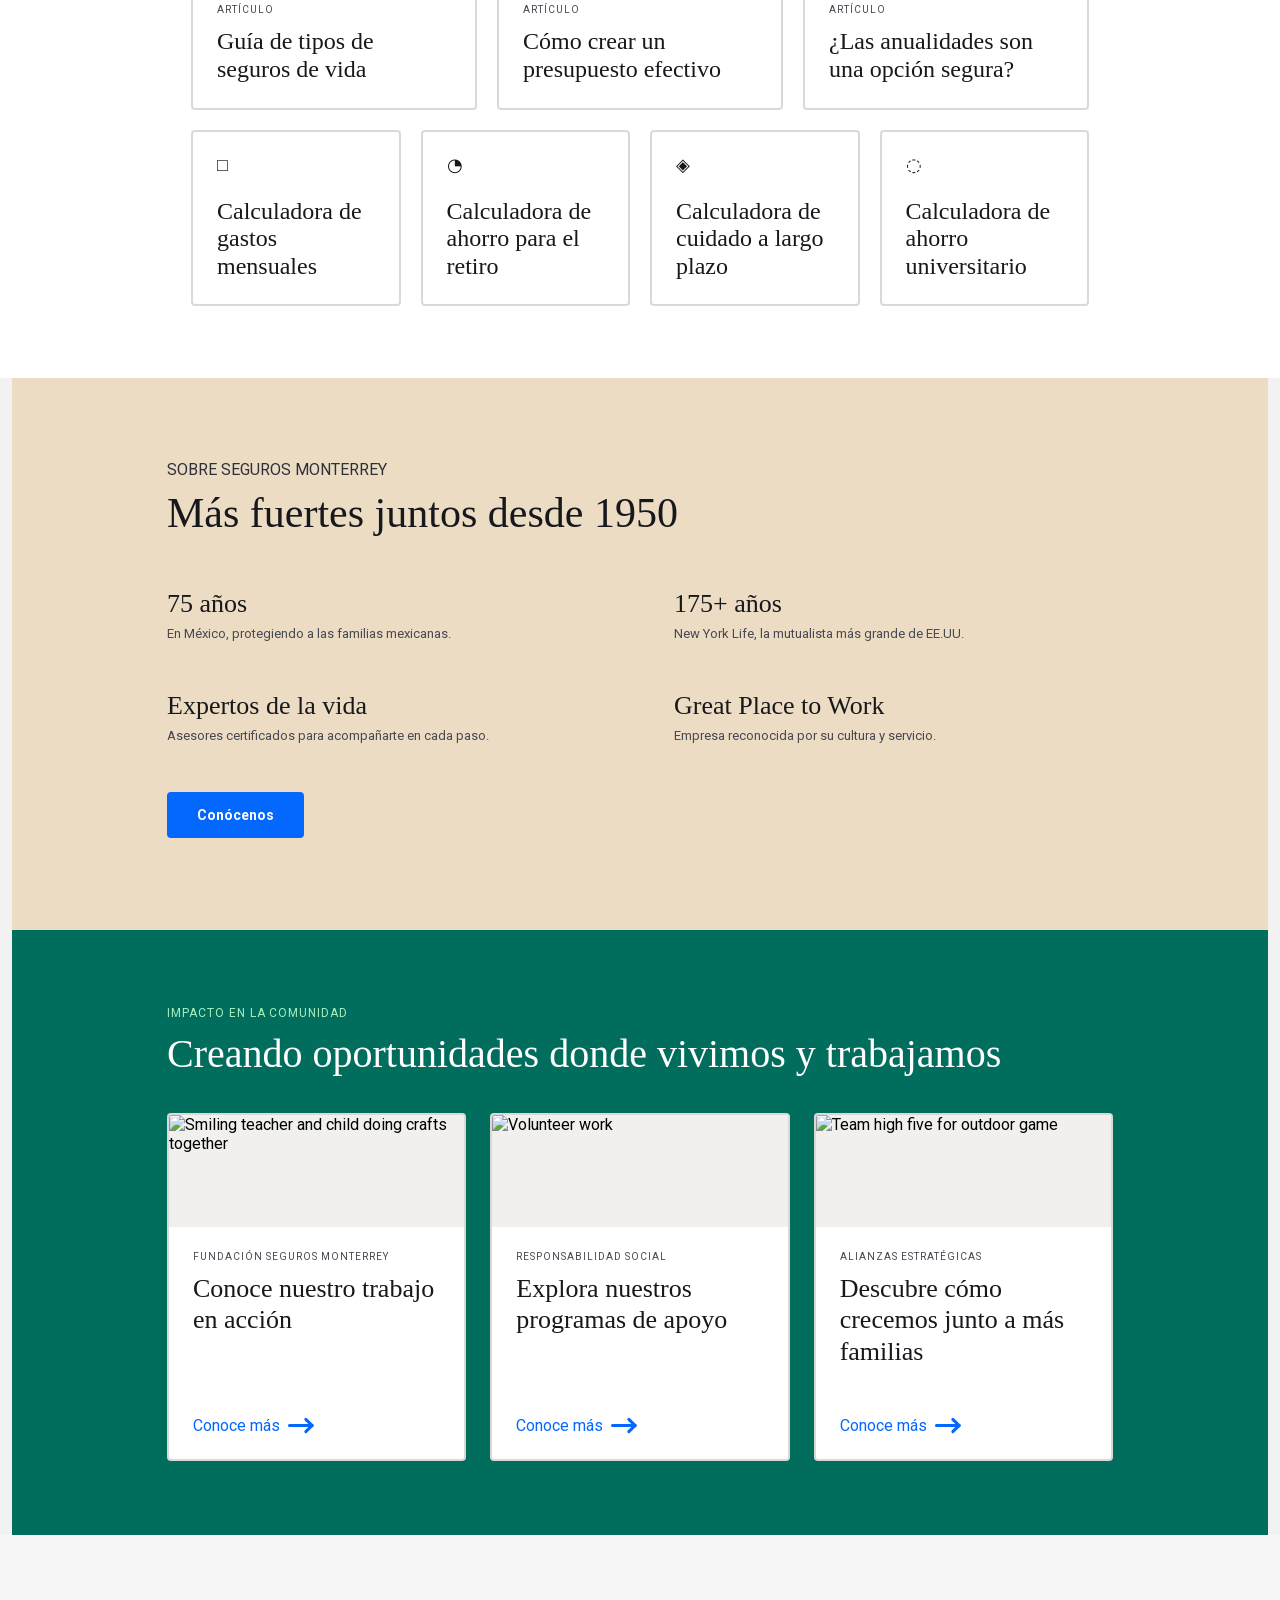
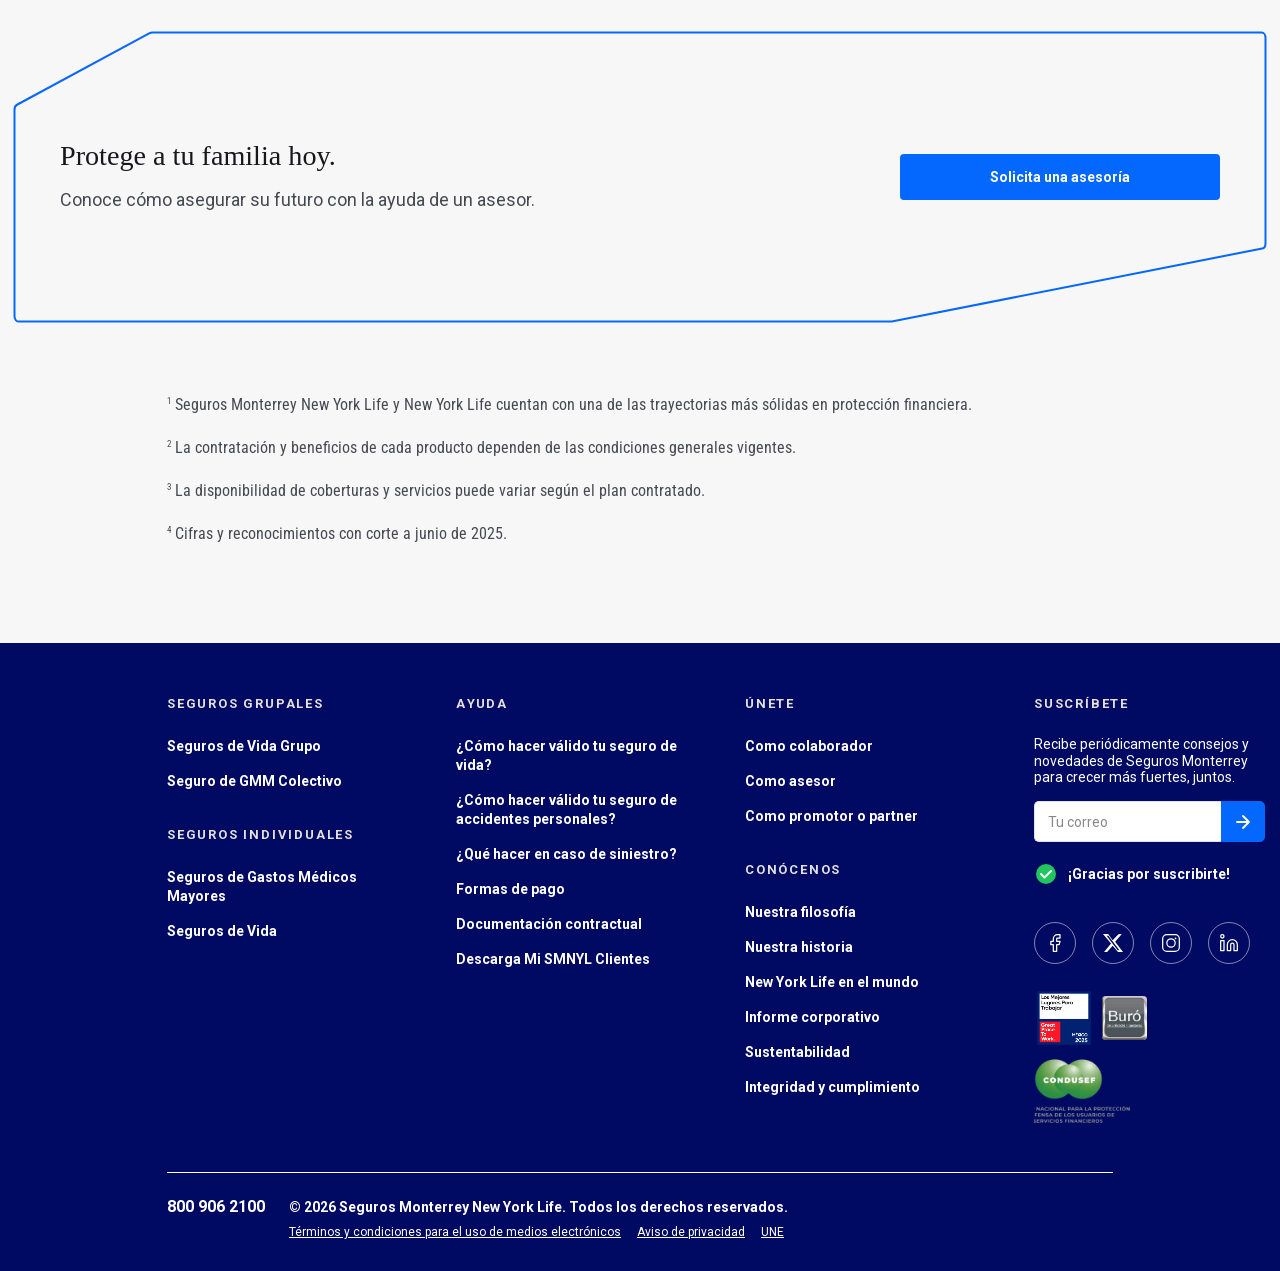
==== commit 9bda9df3: "feat: ambulance inline expand + Roboto self-hosted Replace ambulance modal with in-place card expand" ====
--- a/index.html
+++ b/index.html
@@ -4,9 +4,6 @@
   <meta charset="UTF-8">
   <meta name="viewport" content="width=device-width, initial-scale=1.0">
   <title>Más fuertes, juntos | Seguros Monterrey New York Life | Inicio</title>
-  <link rel="preconnect" href="https://fonts.googleapis.com">
-  <link rel="preconnect" href="https://fonts.gstatic.com" crossorigin>
-  <link href="https://fonts.googleapis.com/css2?family=Roboto:wght@400;500;700&display=swap" rel="stylesheet">
   <link href="https://fonts.googleapis.com/css2?family=Roboto+Condensed:wght@400&display=swap" rel="stylesheet">
   <link rel="stylesheet" href="css/styles.css">
   <script src="https://mcp.figma.com/mcp/html-to-design/capture.js" async></script>
@@ -235,24 +232,70 @@
       </div>
 
       <!-- ── Ambulancia ── -->
-      <button class="login-panel__ambulance js-ambulance-open" type="button"
-              aria-label="Solicitar servicio de ambulancia de emergencia">
-        <svg class="login-panel__ambulance-icon" viewBox="0 0 40 26" fill="none" aria-hidden="true">
-          <rect x="1" y="6" width="24" height="17" rx="2" stroke="currentColor" stroke-width="1.5"/>
-          <path d="M25 11l12 5v9H25V11z" stroke="currentColor" stroke-width="1.5" stroke-linejoin="round"/>
-          <circle cx="8" cy="24" r="2.5" stroke="currentColor" stroke-width="1.5"/>
-          <circle cx="30" cy="24" r="2.5" stroke="currentColor" stroke-width="1.5"/>
-          <path d="M11 13v5M13.5 15.5h-5" stroke="currentColor" stroke-width="1.5" stroke-linecap="round"/>
-          <path d="M5 6l2-5M9 6l1.5-5M13 6v-4" stroke="currentColor" stroke-width="1.5" stroke-linecap="round"/>
-        </svg>
-        <div class="login-panel__ambulance-text">
-          <span class="login-panel__ambulance-title">Solicitar una ambulancia</span>
-          <span class="login-panel__ambulance-sub">solo para pólizas de gastos médicos</span>
-        </div>
-        <svg class="login-panel__ambulance-arrow" viewBox="0 0 8 14" fill="none" aria-hidden="true">
-          <path d="M1 1l6 6-6 6" stroke="currentColor" stroke-width="1.5" stroke-linecap="round" stroke-linejoin="round"/>
-        </svg>
-      </button>
+      <div class="login-panel__ambulance-section" id="ambulanceSection">
+
+        <!-- Collapsed state: CTA button -->
+        <button class="login-panel__ambulance js-ambulance-toggle" type="button"
+                aria-expanded="false" aria-controls="ambulanceDetail"
+                aria-label="Solicitar servicio de ambulancia">
+          <svg class="login-panel__ambulance-icon" viewBox="0 0 40 26" fill="none" aria-hidden="true">
+            <rect x="1" y="6" width="24" height="17" rx="2" stroke="currentColor" stroke-width="1.5"/>
+            <path d="M25 11l12 5v9H25V11z" stroke="currentColor" stroke-width="1.5" stroke-linejoin="round"/>
+            <circle cx="8" cy="24" r="2.5" stroke="currentColor" stroke-width="1.5"/>
+            <circle cx="30" cy="24" r="2.5" stroke="currentColor" stroke-width="1.5"/>
+            <path d="M11 13v5M13.5 15.5h-5" stroke="currentColor" stroke-width="1.5" stroke-linecap="round"/>
+            <path d="M5 6l2-5M9 6l1.5-5M13 6v-4" stroke="currentColor" stroke-width="1.5" stroke-linecap="round"/>
+          </svg>
+          <div class="login-panel__ambulance-text">
+            <span class="login-panel__ambulance-title">Solicitar una ambulancia</span>
+            <span class="login-panel__ambulance-sub">solo para pólizas de gastos médicos</span>
+          </div>
+          <svg class="login-panel__ambulance-arrow" viewBox="0 0 8 14" fill="none" aria-hidden="true">
+            <path d="M1 1l6 6-6 6" stroke="currentColor" stroke-width="1.5" stroke-linecap="round" stroke-linejoin="round"/>
+          </svg>
+        </button>
+
+        <!-- Expanded state: detail card -->
+        <div class="login-panel__ambulance-detail" id="ambulanceDetail" hidden>
+          <div class="ambulance-detail__header">
+            <svg class="ambulance-detail__icon" viewBox="0 0 40 26" fill="none" aria-hidden="true">
+              <rect x="1" y="6" width="24" height="17" rx="2" stroke="currentColor" stroke-width="1.5"/>
+              <path d="M25 11l12 5v9H25V11z" stroke="currentColor" stroke-width="1.5" stroke-linejoin="round"/>
+              <circle cx="8" cy="24" r="2.5" stroke="currentColor" stroke-width="1.5"/>
+              <circle cx="30" cy="24" r="2.5" stroke="currentColor" stroke-width="1.5"/>
+              <path d="M11 13v5M13.5 15.5h-5" stroke="currentColor" stroke-width="1.5" stroke-linecap="round"/>
+              <path d="M5 6l2-5M9 6l1.5-5M13 6v-4" stroke="currentColor" stroke-width="1.5" stroke-linecap="round"/>
+            </svg>
+            <div>
+              <p class="ambulance-detail__title">Emergencia médica</p>
+              <p class="ambulance-detail__sub">solo para pólizas de gastos médicos mayores</p>
+            </div>
+            <button class="ambulance-detail__close js-ambulance-toggle" type="button"
+                    aria-label="Cerrar" aria-expanded="true" aria-controls="ambulanceDetail">
+              <svg class="icon" viewBox="0 0 14 14" fill="none">
+                <path d="M1 1L13 13M13 1L1 13" stroke="currentColor" stroke-width="1.5" stroke-linecap="round"/>
+              </svg>
+            </button>
+          </div>
+          <div class="ambulance-detail__warning">
+            <svg viewBox="0 0 20 20" fill="none" class="ambulance-detail__warn-icon" aria-hidden="true">
+              <circle cx="10" cy="10" r="9" stroke="#E05C2A" stroke-width="1.5"/>
+              <path d="M10 6v5" stroke="#E05C2A" stroke-width="1.5" stroke-linecap="round"/>
+              <circle cx="10" cy="14" r="1" fill="#E05C2A"/>
+            </svg>
+            <p>Esta opción solo está disponible si tienes una póliza de gastos médicos mayores.</p>
+          </div>
+          <div class="ambulance-detail__phone">
+            <p class="ambulance-detail__phone-q">¿Deseas contactar con un operador?</p>
+            <a href="tel:8009062100" class="ambulance-detail__phone-num">800 906 21 00</a>
+            <p class="ambulance-detail__phone-inst">Para el servicio de ambulancia marca opción <strong>0</strong>.</p>
+          </div>
+          <div class="ambulance-detail__footer">
+            <p>Ten a la mano tu número de póliza o el nombre completo del asegurado.</p>
+          </div>
+        </div>
+
+      </div>
 
       <!-- ── App banner ── -->
       <div class="login-panel__app-banner">
@@ -308,48 +351,6 @@
     </div>
 
     <div class="login-panel__overlay js-close-login" tabindex="-1" aria-hidden="true"></div>
-  </div>
-
-  <!-- ===================== MODAL: EMERGENCIA MÉDICA ===================== -->
-  <div class="ambulance-modal" id="ambulanceModal" aria-hidden="true"
-       role="dialog" aria-modal="true" aria-labelledby="ambulanceModalTitle">
-    <div class="ambulance-modal__card">
-      <button class="ambulance-modal__close js-ambulance-close" type="button" aria-label="Cerrar">
-        <svg class="icon" viewBox="0 0 14 14" fill="none">
-          <path d="M1 1L13 13M13 1L1 13" stroke="currentColor" stroke-width="1.5" stroke-linecap="round"/>
-        </svg>
-      </button>
-      <div class="ambulance-modal__header">
-        <h3 class="ambulance-modal__title" id="ambulanceModalTitle">Emergencia médica</h3>
-        <svg class="ambulance-modal__icon" viewBox="0 0 80 55" fill="none" aria-hidden="true">
-          <rect x="2" y="12" width="50" height="35" rx="3" stroke="#243641" stroke-width="2"/>
-          <path d="M52 22l15 10v15H52V22z" stroke="#243641" stroke-width="2" stroke-linejoin="round"/>
-          <circle cx="17" cy="50" r="5" stroke="#243641" stroke-width="2"/>
-          <circle cx="60" cy="50" r="5" stroke="#243641" stroke-width="2"/>
-          <path d="M22 28v10M27 33h-10" stroke="#243641" stroke-width="2" stroke-linecap="round"/>
-          <path d="M10 12l5-10M18 12l3-10M25 12V3" stroke="#243641" stroke-width="1.5" stroke-linecap="round"/>
-        </svg>
-      </div>
-      <div class="ambulance-modal__body">
-        <div class="ambulance-modal__warning">
-          <svg viewBox="0 0 20 20" fill="none" class="ambulance-modal__warn-icon" aria-hidden="true">
-            <circle cx="10" cy="10" r="9" stroke="#E05C2A" stroke-width="1.5"/>
-            <path d="M10 6v5" stroke="#E05C2A" stroke-width="1.5" stroke-linecap="round"/>
-            <circle cx="10" cy="14" r="1" fill="#E05C2A"/>
-          </svg>
-          <p>Esta opción solo está disponible si tienes una póliza de gastos médicos mayores.</p>
-        </div>
-        <div class="ambulance-modal__phone-info">
-          <p class="ambulance-modal__phone-q">¿Deseas contactar con un operador telefónico?</p>
-          <a href="tel:8009062100" class="ambulance-modal__phone-num">800 906 21 00</a>
-          <p class="ambulance-modal__phone-inst">Para solicitar el servicio de ambulancia marca opción <strong>0</strong>.</p>
-        </div>
-      </div>
-      <div class="ambulance-modal__footer">
-        <p>Ten a la mano tu número de póliza o el nombre completo del asegurado.</p>
-      </div>
-    </div>
-    <div class="ambulance-modal__overlay js-ambulance-close"></div>
   </div>
 
   <!-- NYL brand clip-paths (hidden) -->
@@ -383,7 +384,7 @@
         <div class="cmp-hero__content">
           <h1 class="cmp-hero__title">
             <span class="cmp-hero__pretitle">SEGUROS DE VIDA • GASTOS MÉDICOS MAYORES</span>
-            Proteger Mejor® es lo que somos.
+            Proteger Mejor<sup>®</sup> es lo que somos.
           </h1>
           <div class="cmp-hero__description">
             <p>Por más de 65 años, le brindamos a más familias mexicanas tranquilidad y respaldo financiero para su futuro.</p>
@@ -515,7 +516,10 @@
           </div>
 
           <button class="btn btn--primary med-directory__submit" type="button" aria-label="Buscar en el directorio">
-            Buscar
+            <svg class="icon" viewBox="0 0 16 16" fill="none">
+              <circle cx="6.5" cy="6.5" r="5" stroke="white" stroke-width="1.5"/>
+              <path d="M10.5 10.5L14 14" stroke="white" stroke-width="1.5" stroke-linecap="round"/>
+            </svg>
           </button>
         </div>
 
--- a/css/styles.css
+++ b/css/styles.css
@@ -2,6 +2,32 @@
    SMNYL TESTBED – Design System 2 v0 · 2026
    Mejoras basadas en análisis de nylife-com.html
    ========================================================= */
+
+/* === SELF-HOSTED FONTS === */
+@font-face {
+  font-family: 'Roboto';
+  font-style: normal;
+  font-weight: 400;
+  font-display: swap;
+  src: url('./fonts/roboto-latin.woff2') format('woff2');
+  unicode-range: U+0000-00FF, U+0131, U+0152-0153, U+02BB-02BC, U+02C6, U+02DA, U+02DC, U+0304, U+0308, U+0329, U+2000-206F, U+20AC, U+2122, U+2191, U+2193, U+2212, U+2215, U+FEFF, U+FFFD;
+}
+@font-face {
+  font-family: 'Roboto';
+  font-style: normal;
+  font-weight: 500;
+  font-display: swap;
+  src: url('./fonts/roboto-latin.woff2') format('woff2');
+  unicode-range: U+0000-00FF, U+0131, U+0152-0153, U+02BB-02BC, U+02C6, U+02DA, U+02DC, U+0304, U+0308, U+0329, U+2000-206F, U+20AC, U+2122, U+2191, U+2193, U+2212, U+2215, U+FEFF, U+FFFD;
+}
+@font-face {
+  font-family: 'Roboto';
+  font-style: normal;
+  font-weight: 700;
+  font-display: swap;
+  src: url('./fonts/roboto-latin.woff2') format('woff2');
+  unicode-range: U+0000-00FF, U+0131, U+0152-0153, U+02BB-02BC, U+02C6, U+02DA, U+02DC, U+0304, U+0308, U+0329, U+2000-206F, U+20AC, U+2122, U+2191, U+2193, U+2212, U+2215, U+FEFF, U+FFFD;
+}
 
 /* === DESIGN TOKENS === */
 :root {
@@ -31,6 +57,7 @@
 
 /* === RESET === */
 *, *::before, *::after { box-sizing: border-box; margin: 0; padding: 0; }
+sup { font-size: 0.55em; vertical-align: super; line-height: 0; }
 
 html {
   scroll-behavior: smooth;
@@ -48,6 +75,7 @@
 ul    { list-style: none; }
 img   { display: block; max-width: 100%; }
 button { background: none; border: none; cursor: pointer; font-family: inherit; }
+input, select, textarea { font-family: inherit; }
 
 /* Screen-reader only */
 .sr-only {
@@ -165,7 +193,7 @@
   align-items: center;
   gap: 24px;
   margin-left: auto;
-  margin-top: 30px;
+  margin-top: 27px;
   height: 26px;
 }
 
@@ -725,18 +753,21 @@
   text-decoration: underline;
 }
 
-/* "Crear una cuenta" — full-width outline below submit */
+/* Step containers — flex col spacing (only when not hidden) */
+#loginStep1:not([hidden]), #loginStep2:not([hidden]) {
+  display: flex; flex-direction: column; gap: 12px;
+}
+
+/* "Crear una cuenta" — full-width outline */
 .login-form__create {
-  width: 100%; margin-top: -4px;
-  font-size: 14px;
+  width: 100%; font-size: 14px;
 }
 
 /* Step 2 — email "who" badge */
 .login-step2__who {
   display: flex; align-items: center; gap: 12px;
   padding: 12px 16px;
-  background: #f8f7f7; border-radius: 6px;
-  margin-bottom: 4px;
+  background: #f8f7f7; border-radius: 4px;
 }
 .login-step2__avatar {
   width: 40px; height: 40px; flex-shrink: 0;
@@ -759,16 +790,16 @@
 .login-panel__ambulance {
   display: flex; align-items: center; gap: 14px;
   padding: 16px 20px;
-  background: rgba(4, 104, 255, 0.06);
-  border: 1px solid rgba(4, 104, 255, 0.2);
-  border-radius: 8px;
+  background: #EBF2FF;
+  border: 1px solid var(--c-primary);
+  border-radius: 4px;
   cursor: pointer;
   text-align: left;
   transition: background 0.15s, border-color 0.15s;
 }
 .login-panel__ambulance:hover {
-  background: rgba(4, 104, 255, 0.1);
-  border-color: rgba(4, 104, 255, 0.35);
+  background: #dce8ff;
+  border-color: var(--c-primary);
 }
 .login-panel__ambulance-icon {
   width: 40px; height: 26px; flex-shrink: 0;
@@ -794,7 +825,7 @@
 .store-badge {
   flex: 1; display: flex; align-items: center; gap: 8px;
   background: rgba(255,255,255,0.12); border: 1px solid rgba(255,255,255,0.25);
-  border-radius: 6px; padding: 8px 10px;
+  border-radius: 4px; padding: 8px 10px;
   color: white; text-decoration: none;
   transition: background 0.15s;
 }
@@ -810,73 +841,69 @@
   font-family: var(--f-body);
 }
 
-/* Ambulance modal */
-.ambulance-modal {
-  position: fixed; inset: 0; z-index: 300;
-  display: flex; align-items: center; justify-content: center;
-  pointer-events: none; visibility: hidden; opacity: 0;
-  transition: opacity 0.2s ease, visibility 0.2s ease;
-}
-.ambulance-modal.is-open {
-  pointer-events: all; visibility: visible; opacity: 1;
-}
-.ambulance-modal__overlay {
-  position: fixed; inset: 0; background: rgba(0,0,0,0.55); cursor: default;
-}
-.ambulance-modal__card {
-  position: relative; z-index: 1;
-  background: white; border-radius: 12px;
-  width: min(480px, calc(100% - 48px));
+/* Ambulance inline detail */
+.login-panel__ambulance-detail {
+  border: 1px solid var(--c-primary);
+  border-radius: 4px;
+  background: #EBF2FF;
   overflow: hidden;
-  display: flex; flex-direction: column;
-}
-.ambulance-modal__close {
-  position: absolute; top: 12px; right: 12px;
-  width: 32px; height: 32px;
-  display: flex; align-items: center; justify-content: center;
-  color: var(--c-primary); border: none; background: none; cursor: pointer;
+}
+
+.ambulance-detail__header {
+  display: flex; align-items: center; gap: 12px;
+  padding: 14px 16px;
+  border-bottom: 1px solid var(--c-primary);
+  background: #EBF2FF;
+}
+.ambulance-detail__icon { width: 32px; height: auto; flex-shrink: 0; color: var(--c-primary); }
+.ambulance-detail__title {
+  font-family: var(--f-body); font-size: 14px; font-weight: 700;
+  color: var(--c-primary); line-height: 1.3;
+}
+.ambulance-detail__sub {
+  font-size: 11px; color: #474952; line-height: 1.3;
+}
+.ambulance-detail__close {
+  margin-left: auto; flex-shrink: 0;
+  color: var(--c-primary); background: none; border: none; cursor: pointer;
+  padding: 4px; display: flex; align-items: center; justify-content: center;
   transition: color 0.15s;
 }
-.ambulance-modal__close:hover { color: var(--c-navy); }
-.ambulance-modal__close .icon { width: 14px; height: 14px; }
-.ambulance-modal__header {
-  display: flex; flex-direction: column; align-items: center;
-  gap: 20px; padding: 40px 40px 28px;
-  border-bottom: 2px solid var(--c-primary);
-}
-.ambulance-modal__title {
-  font-family: var(--f-heading); font-weight: 400; font-size: 28px;
-  line-height: 1.1; color: var(--c-black); text-align: center;
-}
-.ambulance-modal__icon { width: 80px; height: auto; }
-.ambulance-modal__body { padding: 24px 32px; display: flex; flex-direction: column; gap: 20px; }
-.ambulance-modal__warning {
-  display: flex; align-items: flex-start; gap: 12px;
-  padding: 16px; background: #f8f7f7; border-radius: 6px;
-}
-.ambulance-modal__warn-icon { width: 20px; height: 20px; flex-shrink: 0; margin-top: 1px; }
-.ambulance-modal__warning p {
-  font-family: var(--f-body); font-size: 13px; line-height: 1.5; color: var(--c-dark);
-}
-.ambulance-modal__phone-info { text-align: center; display: flex; flex-direction: column; gap: 6px; }
-.ambulance-modal__phone-q {
-  font-family: var(--f-body); font-size: 14px; color: var(--c-dark); line-height: 1.4;
-}
-.ambulance-modal__phone-num {
-  font-family: var(--f-heading); font-size: 32px; font-weight: 400;
-  color: var(--c-primary); text-decoration: none; line-height: 1.1;
-  letter-spacing: 0.04em;
-}
-.ambulance-modal__phone-num:hover { color: var(--c-navy); }
-.ambulance-modal__phone-inst {
-  font-family: var(--f-body); font-size: 13px; color: var(--c-dark); line-height: 1.4;
-}
-.ambulance-modal__footer {
-  background: var(--c-primary); padding: 14px 32px;
-}
-.ambulance-modal__footer p {
-  font-family: var(--f-body); font-size: 13px; line-height: 1.5;
-  color: white; text-align: center;
+.ambulance-detail__close:hover { color: var(--c-navy); }
+.ambulance-detail__close .icon { width: 12px; height: 12px; }
+
+.ambulance-detail__warning {
+  display: flex; align-items: flex-start; gap: 10px;
+  padding: 12px 16px;
+  background: white; border-bottom: 1px solid var(--c-border);
+  font-size: 12px; line-height: 1.5; color: var(--c-dark);
+}
+.ambulance-detail__warn-icon { width: 16px; height: 16px; flex-shrink: 0; margin-top: 1px; }
+
+.ambulance-detail__phone {
+  padding: 16px; text-align: center;
+  display: flex; flex-direction: column; gap: 4px;
+  background: white;
+}
+.ambulance-detail__phone-q {
+  font-size: 12px; color: var(--c-dark);
+}
+.ambulance-detail__phone-num {
+  font-family: var(--f-heading); font-size: 28px; font-weight: 400;
+  color: var(--c-primary); text-decoration: none; letter-spacing: 0.04em;
+  line-height: 1.1;
+}
+.ambulance-detail__phone-num:hover { color: var(--c-navy); }
+.ambulance-detail__phone-inst {
+  font-size: 12px; color: var(--c-dark);
+}
+
+.ambulance-detail__footer {
+  padding: 12px 16px;
+  background: var(--c-primary);
+}
+.ambulance-detail__footer p {
+  font-size: 12px; line-height: 1.5; color: white; text-align: center;
 }
 
 /* App banner */
@@ -972,13 +999,11 @@
    ========================================================= */
 .button--arrow {
   display: inline-flex; align-items: center;
-  margin-left: 8px; max-width: 40px;
+  margin-left: 8px; width: 40px; flex-shrink: 0;
   vertical-align: middle;
-  transition: padding-right 0.3s ease;
 }
 
 .button--arrow-icon {
-  animation: arrow 0.7s linear infinite;
   background-color: var(--c-primary);
   border-radius: 5px;
   display: inline-block;
@@ -1009,10 +1034,6 @@
   transform: rotate(-45deg);
 }
 
-@keyframes arrow {
-  0%, 100% { transform: translateX(0); }
-  50% { transform: translateX(2px); }
-}
 
 /* =========================================================
    §1 HERO (cmp-hero__billboard)
@@ -1118,7 +1139,7 @@
   transition: color 0.15s;
 }
 .brand-promise__link:hover { color: #001e94; }
-.brand-promise__link:hover .button--arrow { padding-right: 18px; }
+.brand-promise__link:hover .button--arrow { }
 .brand-promise__link:hover .button--arrow-icon,
 .brand-promise__link:hover .button--arrow-icon::before,
 .brand-promise__link:hover .button--arrow-icon::after { background: #001e94; }
@@ -1261,13 +1282,15 @@
 /* Search button — flush right, caps the card */
 .med-directory__submit {
   border-radius: 0 8px 8px 0;
-  padding: 0 32px;
+  padding: 0 20px;
   height: auto;
   align-self: stretch;
-  font-size: 15px;
-  letter-spacing: 0.02em;
   flex-shrink: 0;
-}
+  border: none;
+}
+.med-directory__submit .icon { width: 20px; height: 20px; }
+.med-directory__submit:hover  { background: #001e94; border-color: #001e94; }
+.med-directory__submit:active { background: #000a62; border-color: #000a62; }
 
 /* Accesos rápidos — tool strip */
 .med-directory__tools {
@@ -1455,7 +1478,7 @@
   min-height: 290px;
 }
 .product-card:hover { background: #001e94; border-color: #001e94; }
-.product-card:hover .product-card__link .button--arrow { padding-right: 18px; }
+.product-card:hover .product-card__link .button--arrow { }
 .product-card:hover .product-card__link .button--arrow-icon { width: 40px; }
 
 .product-card__content {
@@ -1541,7 +1564,7 @@
 }
 
 .announcement-strip__link:hover { color: #001e94; }
-.announcement-strip__link:hover .button--arrow { padding-right: 18px; }
+.announcement-strip__link:hover .button--arrow { }
 .announcement-strip__link:hover .button--arrow-icon,
 .announcement-strip__link:hover .button--arrow-icon::before,
 .announcement-strip__link:hover .button--arrow-icon::after { background: #001e94; }
@@ -1792,7 +1815,7 @@
   margin-top: auto;
 }
 
-.community-card:hover .community-card__link .button--arrow { padding-right: 18px; }
+.community-card:hover .community-card__link .button--arrow { }
 .community-card:hover .community-card__link .button--arrow-icon { width: 40px; }
 .community-card:hover .community-card__link .button--arrow-icon,
 .community-card:hover .community-card__link .button--arrow-icon::before,
